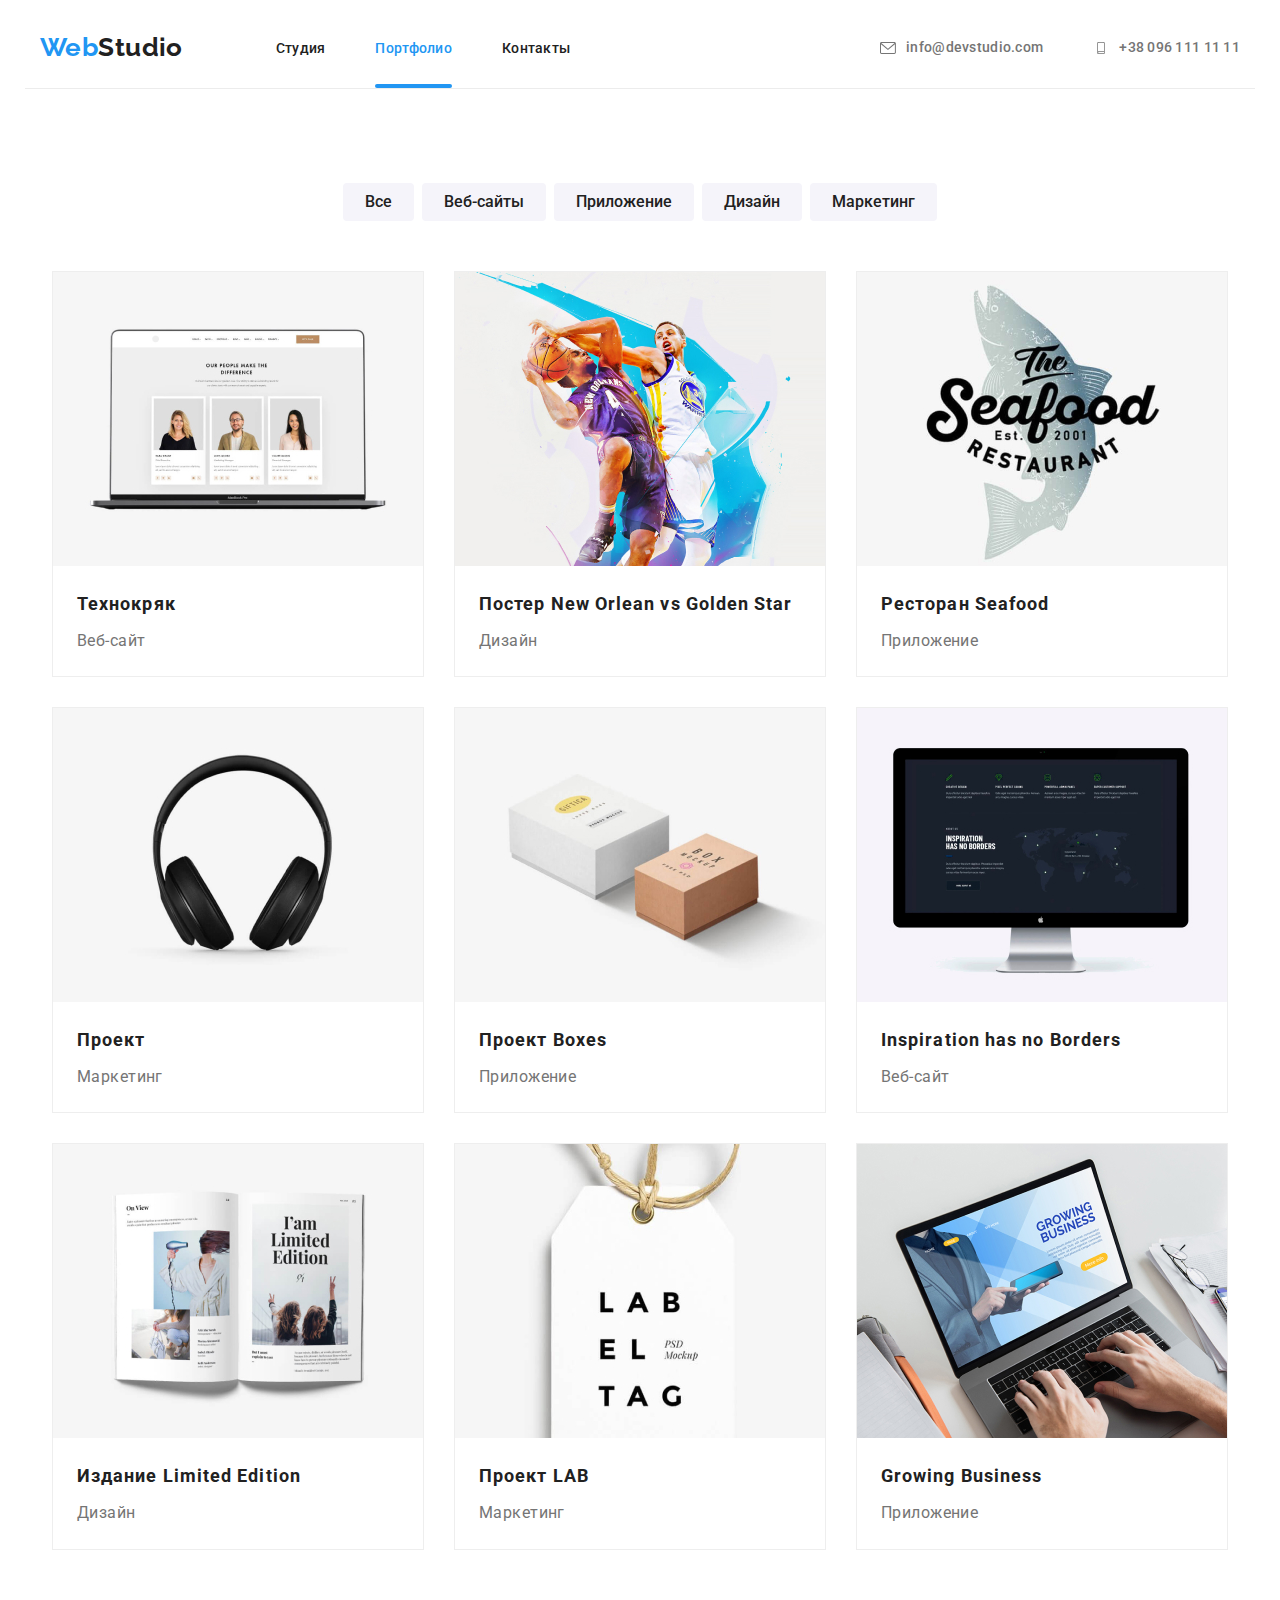
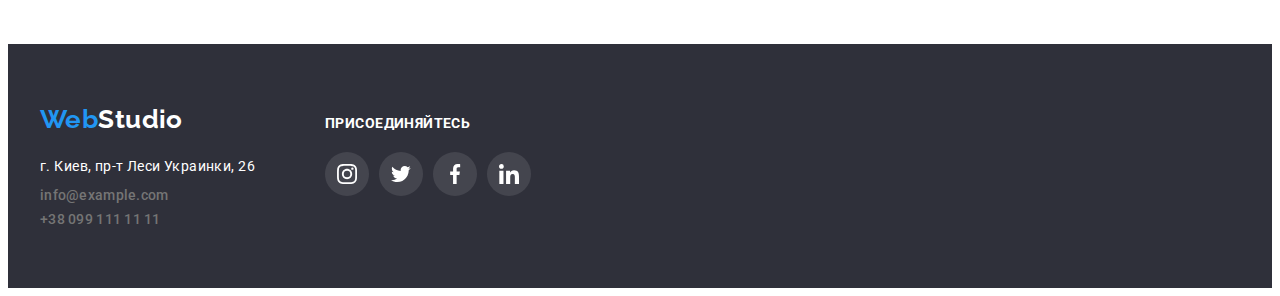
==== portfolio.html @ 0eca7702 "Merge branch 'main' into goit-markup-hw-06" ====
<!DOCTYPE html>
<html lang="ru">
  <head>
    <meta charset="UTF-8" />
    <meta http-equiv="X-UA-Compatible" content="IE=edge" />
    <meta name="viewport" content="width=device-width, initial-scale=1.0" />
    <title>Document</title>
    <link rel="preconnect" href="https://fonts.googleapis.com" />
    <link rel="preconnect" href="https://fonts.gstatic.com" crossorigin />
    <link href="https://fonts.googleapis.com/css2?family=Raleway:wght@700&family=Roboto:wght@400;500;700;900&display=swap" rel="stylesheet" />
    <link rel="stylesheet" href="./css/style.css" />
  </head>
  <body>
   <header>
     <div class="container cont-header-portfolio">
   <nav class="nav">
        <a href="./index.html" class="nav-logo link"><span class="logo">Web</span>Studio</a>
        <ul class="nav-list">
          <li class="nav-item"><a href="./index.html" class="nav-link link is-hidden">Студия</a></li>
          <li class="nav-item"><a href="./portfolio.html" class="nav-link link current">Портфолио</a></li>
          <li class="nav-item"><a href="#" class="nav-link link is-hidden">Контакты</a></li>
        </ul>
      </nav>
      <ul class="header-list">
        <li class="nav-item"><a href="mailto:info@devstudio.com" class="nav-tel link">
          <svg class="nav-icon">
            <use href="./icon/symbol-defs.svg#icon-envelope"></use>
          </svg>
          info@devstudio.com</a></li>
        <li class="nav-item"><a href="tel:+380961111111" class="nav-tel link">
           <svg class="nav-icon">
            <use href="./icon/symbol-defs.svg#icon-smartphone"></use>
          </svg>
          +38 096 111 11 11</a></li>
      </ul>
     </div>
    </header>
    </header>
    <main>
      <!-- Секция навигации -->
      <section class="port-nav">
       <div class="container">
          <h1 hidden>Список наших работ</h1>
        <ul class="cont-list">
          <li><button type="button" class="port-nav-link">Все</button></li>
          <li><button type="button" class="port-nav-link">Веб-сайты</button></li>
          <li><button type="button" class="port-nav-link">Приложение</button></li>
          <li><button type="button" class="port-nav-link">Дизайн</button></li>
          <li><button type="button" class="port-nav-link">Маркетинг</button></li>
        </ul>
       </div>
      </section>

      <!-- Основная секция 2 страницы -->
      <section class="port-page">
       <div class="container">
         <ul class="port-page-list">
          <li class="port-page-item">

            <a href="" class="link">
              <div class="wrapper-img">
                <img src="./images/img-1.jpg" width="370" alt="Технокряк" />
                   <p class="hidden-text is-hidden">
                Ресурс предлагает комплексные предложения с разным уровнем функционала и сервисов. Все это позволит посетителю получить исчерпывающие
                сведения о компании или частном лице.
              </p>
                </div>
              <div class="port-page-block">
                <h3 class="port-page-subtitle">Технокряк</h3>
              <p class="port-page-text">Веб-сайт</p>
              </div>
            </a>
          </li>
          <li class="port-page-item">
            <a href="" class="link">
              <div class="wrapper-img">
              <img src="./images/img-2.jpg" width="370" alt="Постер New Orlean vs Golden Star" />
              <p class="hidden-text is-hidden">
                Ресурс предлагает комплексные предложения с разным уровнем функционала и сервисов. Все это позволит посетителю получить исчерпывающие
                сведения о компании или частном лице.
              </p>
                </div>
              <div class="port-page-block">
              <h3 class="port-page-subtitle">Постер <span lang="en">New Orlean vs Golden Star</span></h3>
              <p class="port-page-text">Дизайн</p>
              </div>
            
            </a>
          </li>
          <li class="port-page-item">
            <a href="" class="link">
              <div class="wrapper-img">
              <img src="./images/img-3.jpg" width="370" alt="Ресторан Seafood" />

              <p class="hidden-text is-hidden">
                Ресурс предлагает комплексные предложения с разным уровнем функционала и сервисов. Все это позволит посетителю получить исчерпывающие
                сведения о компании или частном лице.
              </p>
                </div>
              <div class="port-page-block">
              <h3 class="port-page-subtitle">Ресторан <span lang="en">Seafood</span></h3>
              <p class="port-page-text">Приложение</p>
              </div>
          
            </a>
          </li>
          <li class="port-page-item">
            <a href="" class="link">
              <div class="wrapper-img">
              <img src="./images/img-4.jpg" width="370" alt="Проект Prime" />
              <p class="hidden-text is-hidden">
                Ресурс предлагает комплексные предложения с разным уровнем функционала и сервисов. Все это позволит посетителю получить исчерпывающие
                сведения о компании или частном лице.
              </p>
                </div>
              <div class="port-page-block">
              <h3 class="port-page-subtitle">Проект <span lang="en"><Prime</span></h3>
              <p class="port-page-text">Маркетинг</p>
              </div>
     
            </a>
          </li>
          <li class="port-page-item">
            <a href="" class="link">
              <div class="wrapper-img">
              <img src="./images/img-5.jpg" width="370" alt="Проект Boxes" />
              <p class="hidden-text is-hidden">
                Ресурс предлагает комплексные предложения с разным уровнем функционала и сервисов. Все это позволит посетителю получить исчерпывающие
                сведения о компании или частном лице.
              </p>
                </div>
              <div class="port-page-block">
              <h3 class="port-page-subtitle">Проект <span lang="en">Boxes</span></h3>
              <p class="port-page-text">Приложение</p>
              </div>
     
            </a>
          </li>
          <li class="port-page-item">
            <a href="" class="link">
              <div class="wrapper-img">
              <img src="./images/img-6.jpg" width="370" alt="Inspiration has no Borders" />
              <p class="hidden-text is-hidden">
                Ресурс предлагает комплексные предложения с разным уровнем функционала и сервисов. Все это позволит посетителю получить исчерпывающие
                сведения о компании или частном лице.
              </p>
                </div>
              <div class="port-page-block">
              <h3 class="port-page-subtitle" lang="en">Inspiration has no Borders</h3>
              <p class="port-page-text">Веб-сайт</p>
              </div>
          
            </a>
          </li>
          <li class="port-page-item">
            <a href="" class="link">
              <div class="wrapper-img">
              <img src="./images/img-7.jpg" width="370" alt="Издание Limited Edition" />
              <p class="hidden-text is-hidden">
                Ресурс предлагает комплексные предложения с разным уровнем функционала и сервисов. Все это позволит посетителю получить исчерпывающие
                сведения о компании или частном лице.
              </p>
                </div>
              <div class="port-page-block">
              <h3 class="port-page-subtitle">Издание <span lang="en">Limited Edition</span></h3>
              <p class="port-page-text">Дизайн</p>
              </div>
           
            </a>
          </li>
          <li class="port-page-item">
            <a href="" class="link">
              <div class="wrapper-img">
              <img src="./images/img-8.jpg" width="370" alt="Проект LAB" />
              <p class="hidden-text is-hidden">
                Ресурс предлагает комплексные предложения с разным уровнем функционала и сервисов. Все это позволит посетителю получить исчерпывающие
                сведения о компании или частном лице.
              </p>
                </div>
              <div class="port-page-block">
              <h3 class="port-page-subtitle">Проект <span lang="en">LAB</span></h3>
              <p class="port-page-text">Маркетинг</p>
              </div>
         
            </a>
          </li>
          <li class="port-page-item">
            <a href="" class="link">
              <div class="wrapper-img">
              <img src="./images/img-9.jpg" width="370" alt="Growing Business" />
              <p class="hidden-text is-hidden">
                Ресурс предлагает комплексные предложения с разным уровнем функционала и сервисов. Все это позволит посетителю получить исчерпывающие
                сведения о компании или частном лице.
              </p>
                </div>
              <div class="port-page-block">
              <h3 class="port-page-subtitle" lang="en">Growing Business</h3>
              <p class="port-page-text">Приложение</p>
              </div>
          
            </a>
          </li>
        </ul>
       </div>
      </section>
    </main>
    <!-- Footer -->
    <footer class="footer">
     <div class="container footer">
      <div class="wrapper1">
        <a href="./index.html" class="footer-logo link"><span class="logo">Web</span>Studio</a>
      <address class="adr">
        <ul class="adr-list">
          <li class="adr-item"><a href="https://goo.gl/maps/qrtd7Mqz3KBHwFx2A" target="_blank" rel="noopener noreferrer" class="adr-map link">г. Киев, пр-т Леси Украинки, 26</a></li>
          <li class="adr-item"><a href="mailto:info@example.com" class="nav-tel link">info@example.com</a></li>
          <li class="adr-item"><a href="tel:+380991111111" class="nav-tel link">+38 099 111 11 11</a></li>
        </ul>
      </address>
      </div>
       <div class="wrapper2">
        <p class="footer-descr">Присоединяйтесь</p>
         <ul class="footer-list-icon">
              <li class="footer-item-icon">
                <a href="http://" target="_blank" rel="noopener noreferrer" class="link-icon">
                  <svg class="footer-icon">
                <use href="./icon/symbol-defs.svg#icon-instagram">
              </svg>
                </a>
              </li>
              <li class="footer-item-icon">
                <a href="http://" target="_blank" rel="noopener noreferrer" class="link-icon">
                   <svg class="footer-icon">
                <use href="./icon/symbol-defs.svg#icon-twitter">
              </svg>
                </a>
            </li>
            <li class="footer-item-icon">
              <a href="http://" target="_blank" rel="noopener noreferrer" class="link-icon">
                 <svg class="footer-icon">
                <use href="./icon/symbol-defs.svg#icon-facebook">
              </svg>
              </a>
            </li>
            <li class="footer-item-icon">
              <a href="http://" target="_blank" rel="noopener noreferrer" class="link-icon">
                 <svg class="footer-icon">
                <use href="./icon/symbol-defs.svg#icon-linkedin">
              </svg>
              </a>
            </li>
          </li>
        </ul>
       </div>
     </div>
    </footer>
  </body>
</html>
---- css/style.css ----
:root {
  --primary-text-color: #757575;
  --primary-white-color: #ffffff;
  --title-text-color: #212121;
  --accent-color: #2196f3;
  --primary-bg-color: #f5f4fa;

  --primary-icon-color: #afb1b8;

  --dark-background-color: #2f303a;
  --grey-background-color: #f5f4fa;
  --accent-background-color: rgba(33, 150, 243, 0.9);
  --text-background-color: rgba(47, 48, 58, 0.8);
  --modal-background-color: rgba(0, 0, 0, 0.2);

  --primary-shadow: rgba(47, 48, 58, 0.4);

  --border-color: #eeeeee;
}

/* Наши шрифты
font-family: 'Raleway', sans-serif;
font-family: 'Roboto', sans-serif; */

h1,
h2,
h3,
h4,
h5,
h6,
p {
  margin: 0;
}

img {
  display: block;
  max-width: 100%;
  height: auto;
}

body {
  color: var(--primary-text-color);
  background-color: var(--primary-white-color);
  font-family: "Roboto", sans-serif;
  letter-spacing: 0.03em;
  font-size: 14px;
}
.list {
  list-style: none;
  margin: 0;
  padding: 0;

  display: flex;
  gap: 30px;

  padding-top: 94px;
  padding-bottom: 94px;
}
.link {
  text-decoration: none;
  color: var(--primary-text-color);
}

.container {
  width: 1200px;
  margin: 0 auto;
  padding-left: 15px;
  padding-right: 15px;

  /* outline: 2px solid tomato; */
}

/* Навигация */
.cont-header {
  display: flex;
  align-items: center;
}

.cont-header-portfolio {
  display: flex;
  align-items: center;
  border-bottom: 1px solid #ececec;
}

nav {
  color: var(--title-text-color);

  display: flex;
  align-items: center;
}

.nav-list {
  align-items: center;
  list-style: none;
  margin: 0;
  padding: 0;

  display: flex;
}

.nav-link.current {
  color: var(--accent-color);
}

.nav-logo {
  font-family: "Raleway", sans-serif;
  text-decoration: none;
  font-weight: 700;
  font-size: 26px;
  line-height: 1.2;
  color: var(--title-text-color);

  margin-right: 93px;
}

.nav-logo .logo {
  color: var(--accent-color);
}

.header-list {
  display: flex;

  margin-left: auto;
  margin-top: 0;
  margin-bottom: 0;
  align-items: center;
  list-style: none;

  padding: 0;
}

.nav-item {
  position: relative;
  padding-top: 32px;
  padding-bottom: 32px;
}

.nav-item:not(:last-child) {
  margin-right: 50px;
}

.nav-link::after {
  content: " ";
  width: 100%;
  height: 4px;

  position: absolute;
  top: calc(100% - 4px);
  left: 0;

  border-radius: 2px;
  background-color: var(--accent-color);
}

.is-hidden.nav-link::after {
  opacity: 0;
  pointer-events: none;
}

.nav-link {
  color: var(--title-text-color);
  font-weight: 500;
  font-size: 14px;
  line-height: 1.14x;
  letter-spacing: 0.02em;
  list-style: none;
}

.nav-link:hover,
.nav-link:focus {
  color: var(--accent-color);
  cursor: pointer;
}

.nav-tel {
  color: var(--primary-text-color);
  font-family: "Roboto", sans-serif;
  font-weight: 500;
  font-size: 14px;
  line-height: 1.14;
  letter-spacing: 0.02em;
  font-style: normal;

  display: flex;
  align-items: center;
  color: var(--primary-text-color);
  align-items: center;
}

.nav-tel:hover,
.nav-tel:focus {
  color: var(--accent-color);
}

/* Эффективные решения */
.hero {
  text-align: center;
}

.cont-size {
  padding-top: 200px;
  padding-bottom: 200px;
  background-color: var(--dark-background-color);
  background-image: linear-gradient(to right, var(--primary-shadow), var(--primary-shadow)), url(../images/banner.jpg);
}

.hero-title {
  color: var(--primary-white-color);
  font-weight: 900;
  font-size: 44px;
  line-height: 1.36;

  letter-spacing: 0.06em;
  text-transform: uppercase;

  padding-bottom: 30px;
  width: 700px;
  margin-left: auto;
  margin-right: auto;
}

.hero-button {
  color: var(--primary-white-color);
  background-color: var(--accent-color);
  font-weight: 700;
  font-size: 16px;
  line-height: 1.9;
  letter-spacing: 0.06em;
  font-family: inherit;
  box-shadow: 0px 4px 4px rgba(0, 0, 0, 0.15);
  border-radius: 4px;
  border: transparent;

  padding: 10px 32px;
}

.hero-button:hover,
.hero-button:focus {
  color: var(--title-text-color);
  background-color: var(--primary-white-color);
  cursor: pointer;
}

/* Модальное окно */

.backdrop.is-hidden {
  opacity: 0;
  pointer-events: none;
  visibility: hidden;
  transform: scale(0.9);
}

.backdrop {
  position: fixed;
  top: 0;
  left: 0;
  width: 100%;
  height: 100%;

  z-index: 1;

  background-color: var(--modal-background-color);
  opacity: 1;
  transform: scale(1);
  transition: transform 250ms cubic-bezier(0.4, 0, 0.2, 1), opacity 250ms cubic-bezier(0.4, 0, 0.2, 1);
}

.backdrop.is-hidden .modal {
  transform: translate(-50%, -50%) scale(0.9);
  opacity: 0;
}

.modal {
  position: absolute;
  top: 50%;
  left: 50%;

  width: 528px;
  height: 581px;
  padding: 40px;

  background-color: var(--primary-white-color);
  box-shadow: 0px 1px 3px rgba(0, 0, 0, 0.12), 0px 1px 1px rgba(0, 0, 0, 0.14), 0px 2px 1px rgba(0, 0, 0, 0.2);
  border-radius: 4px;

  opacity: 1;
  transform: translate(-50%, -50%) scale(1);
  transition: transform 250ms cubic-bezier(0.4, 0, 0.2, 1), opacity 250ms cubic-bezier(0.4, 0, 0.2, 1);
}

.modal-button-close {
  position: absolute;
  display: flex;
  justify-content: center;
  align-items: center;
  top: 8px;
  right: 8px;
  width: 30px;
  height: 30px;

  background-color: var(--primary-white-color);
  border: 1px solid rgba(0, 0, 0, 0.1);
  border-radius: 50%;
  cursor: pointer;
}

.modal-icon-close {
  width: 18px;
  height: 18px;
  fill: currentColor;
}
.modal-icon-close:hover,
.modal-icon-close:focus {
  color: var(--accent-color);
}

.modal-text {
  font-weight: 700;
  font-size: 20px;
  line-height: 1.15;
  margin-bottom: 12px;

  color: var(--title-text-color);
}

.modal-form-field {
  position: relative;
  display: block;
  color: var(--title-text-color);
}

.modal-form-label {
  display: block;
  font-size: 12px;
  line-height: 1.17;
  letter-spacing: 0.01em;
  text-align: start;

  color: var(--primary-text-color);
  margin-bottom: 4px;
}

.modal-form-input {
  height: 40px;
  width: 100%;

  border: 1px solid rgba(33, 33, 33, 0.2);
  border-radius: 4px;
  outline: none;

  margin-bottom: 10px;
  padding-left: 42px;
}

.modal-form-input:focus-within {
  border-color: var(--accent-color);
}

.modal-form-icon {
  position: absolute;
  left: 12px;
  top: 29px;
  width: 18px;
  height: 18px;

  fill: currentColor;
}

.modal-form-input:focus-within + .modal-form-icon {
  color: var(--accent-color);
}

.modal-form-textarea {
  resize: none;
  width: 100%;
  height: 120px;
  padding: 12px 16px;
  border: 1px solid rgba(33, 33, 33, 0.2);
  border-radius: 4px;
  outline: none;
}

.modal-form-textarea:focus-within {
  border-color: var(--accent-color);
}

.modal-form-field-check {
  display: flex;
  align-items: center;
  margin-top: 20px;
}

.modal-form-check {
  position: absolute;
  width: 1px;
  height: 1px;
  margin: -1px;
  border: 0;
  padding: 0;

  white-space: nowrap;
  clip-path: inset(100%);
  clip: rect(0 0 0 0);
  overflow: hidden;
}

.modal-form-check-icon {
  display: inline-block;
  width: 15px;
  height: 15px;

  border: 2px solid var(--title-text-color);
  border-radius: 2px;
  margin-right: 8px;
}

.modal-form-check:checked + .modal-form-check-icon {
  background-image: url(../icon/icon-check.svg);
  background-size: contain;
  border-color: transparent;
  background-origin: border-box;
}

.modal-form-label-check {
  font-size: 14px;
  line-height: 1.7;

  color: var(--primary-text-color);
}

.modal-form-label-check a {
  color: var(--accent-color);
}

.modal-button-submit {
  font-weight: 700;
font-size: 16px;
line-height: 1.9;
text-align: center;
letter-spacing: 0.06em;

color: var(--primary-white-color);
padding: 10px 55px;
margin-top: 30px;
background: var(--accent-color);
box-shadow: 0px 4px 4px rgba(0, 0, 0, 0.15);
border-radius: 4px;
border: none;
cursor: pointer;
}

.modal-button-submit:hover,
.modal-button-submit:focus {
background: #188CE8;
}

/* Преимущества */
.plus-item::before {
  content: " ";
  display: block;
  margin-bottom: 30px;
  height: 120px;
  background-color: var(--primary-bg-color);
  background-repeat: no-repeat;
  background-position: center;
  background-size: 70px;
}

.plus-item:nth-child(1)::before {
  background-image: url(../icon/antenna.svg);
}

.plus-item:nth-child(2)::before {
  background-image: url(../icon/clock.svg);
}

.plus-item:nth-child(3)::before {
  background-image: url(../icon/diagram.svg);
}

.plus-item:nth-child(4)::before {
  background-image: url(../icon//astronaut.svg);
}

.plus-subtitle {
  color: var(--title-text-color);
  font-weight: 700;
  font-size: 14px;
  line-height: 1.14;
  text-transform: uppercase;

  padding-bottom: 10px;
}
.plus-text {
  font-size: 14px;
  line-height: 1.7;
}
/* Чем мы занимаемся */
.work-title {
  color: var(--title-text-color);
  font-weight: 700;
  font-size: 36px;
  line-height: 1.17;
  text-align: center;
}

.work-list {
  padding-top: 50px;
}

.work-item {
  position: relative;
}

.work-desc {
  position: absolute;
  bottom: 0;
  left: 0;
  width: 100%;

  padding-top: 27px;
  padding-bottom: 27px;

  font-family: "Roboto", sans-serif;
  font-weight: 700;
  font-size: 14px;
  line-height: 1.14;
  text-align: center;
  text-transform: uppercase;
  color: var(--primary-white-color);
  background-color: var(--text-background-color);
}

/* Секция Наша команда */
.people {
  background-color: var(--grey-background-color);
  text-align: center;
}

.people-item {
  background-color: var(--primary-white-color);
  box-shadow: 0px 1px 3px rgba(0, 0, 0, 0.12), 0px 1px 1px rgba(0, 0, 0, 0.14), 0px 2px 1px rgba(0, 0, 0, 0.2);
  border-radius: 0px 0px 4px 4px;
}

.people-title {
  color: var(--title-text-color);
  font-weight: 700;
  font-size: 36px;
  line-height: 1.17;
  text-align: center;

  padding-top: 94px;
}

.people-list {
  padding-top: 0;
  margin-top: 50px;
}

.people-list-icon {
  display: flex;
  /* flex-basis: calc(100% / 4); */
  margin-bottom: 30px;

  list-style: none;
  padding: 0;
  justify-content: center;
}

.people-item-icon {
  display: flex;
  justify-content: center;
  align-items: center;

  color: var(--primary-icon-color);
  width: 44px;
  height: 44px;
  border-radius: 50%;
}

.people-item-icon:not(:last-child) {
  margin-right: 10px;
}

.people-item-icon:hover,
.people-item-icon:focus {
  background-color: var(--accent-color);
  color: var(--primary-white-color);
  cursor: pointer;
}

.people-icon {
  width: 20px;
  height: 20px;
  fill: currentColor;
  /* background-position: center;
  background-repeat: no-repeat;
  background-size: contain;
  align-items: center; */
}

.people-icon:hover,
.people-icon:focus {
  color: var(--primary-white-color);
}

.people-subtitle {
  color: var(--title-text-color);
  font-weight: 500;
  font-size: 16px;
  line-height: 1.19;

  margin-top: 30px;
}

.people-text {
  font-weight: 400;
  font-size: 16px;
  line-height: 1.19;

  margin-top: 10px;
  padding-bottom: 30px;
}

/* Секция Наши клиенты */
.client-title {
  color: var(--title-text-color);
  font-weight: 700;
  font-size: 36px;
  line-height: 1.17;
  text-align: center;

  padding-top: 94px;
  margin-bottom: 50px;
}

.client-list {
  display: flex;
  gap: 30px;

  padding: 0 0 94px 0;
  margin: 0;
  list-style: none;
}

.client-item {
  display: flex;
  justify-content: center;
  align-items: center;

  width: 170px;
  height: 92px;
  color: var(--primary-icon-color);

  border: 1px solid var(--primary-icon-color);
  border-radius: 4px;
  cursor: pointer;
}

.client-item:hover,
.client-item:focus {
  color: var(--accent-color);
  border-color: var(--accent-color);
}

.client-icon {
  width: 106px;
  height: 60px;
  fill: currentColor;
}

/* Footer */
.footer {
  background-color: var(--dark-background-color);

  display: flex;
  align-items: baseline;
}

.wrapper1 {
  margin-right: 70px;
}

.wrapper2 {
  margin-right: 93px;
}

.footer-descr {
  font-family: "Roboto", sans-serif;
  font-weight: 700;
  font-size: 14px;
  line-height: 1.14;
  letter-spacing: 0.03em;
  text-transform: uppercase;

  color: var(--primary-white-color);
}

.footer-list-icon {
  display: flex;
  gap: 10px;

  list-style: none;
  padding: 0;
  margin: 20px 0 0 0;
}

.footer-item-icon {
  width: 44px;
  height: 44px;

  background-color: rgba(255, 255, 255, 0.1);
  border-radius: 50%;
  color: var(--primary-white-color);

  display: flex;
  justify-content: center;
  align-items: center;

  cursor: pointer;
}

.footer-item-icon:hover,
.footer-item-icon:focus {
  background-color: var(--accent-color);
}

.footer-icon {
  fill: currentColor;
  width: 20px;
  height: 20px;
}

.footer-logo {
  color: var(--primary-white-color);
  font-family: "Raleway", sans-serif;
  font-weight: 700;
  font-size: 26px;
  line-height: 1.19;
  text-decoration: none;

  padding-top: 60px;
  display: inline-block;
}

.footer-logo .logo {
  color: var(--accent-color);
}

.adr {
  margin-top: 20px;
  padding-bottom: 60px;
}

.adr-item:not(:last-child) {
  margin-bottom: 9px;
}

.adr-map {
  color: var(--primary-white-color);
  font-size: 14px;
  line-height: 1.7;
  font-style: normal;
}

.adr-map:hover,
.adr-map:focus {
  color: var(--accent-color);
}

.link-icon {
  cursor: pointer;
  text-decoration: none;
  color: currentColor;

  width: 20px;
  height: 20px;
}

.footer-label-name {
  display: block;

  margin-bottom: 20px;

  font-family: "Roboto", sans-serif;
  font-weight: 700;
  font-size: 14px;
  line-height: 1.14;
  text-transform: uppercase;

  color: var(--primary-white-color);
}

.footer-input {
  width: 358px;
  height: 50px;
  margin-right: 12px;

  border: 1px solid rgba(255, 255, 255, 0.3);
  filter: drop-shadow(0px 4px 4px rgba(0, 0, 0, 0.15));
  border-radius: 4px;
  background-color: var(--dark-background-color);
  
}

.footer-input:placeholder-shown {
  font-size: 16px;
  line-height: 1.25;
  padding-left: 16px;

  color: rgba(255, 255, 255, 0.6);
  outline-color: var(--primary-white-color);
}

.footer-input:not(:placeholder-shown) {
  background-color: var(--primary-white-color);
  outline: none;
}

.footer-button {
  /* display: inline-block; */
  width: 200px;
  height: 50px;

  background-color: var(--accent-color);
  box-shadow: 0px 4px 4px rgba(0, 0, 0, 0.15);
  border-radius: 4px;
  color: var(--primary-white-color);
  border-color: transparent;

  font-family: inherit;
  font-weight: 700;
  font-size: 16px;
  line-height: 1.9;
  letter-spacing: 0.06em;
}

.footer-button:hover,
.footer-button:focus {
  /* color: var(--title-text-color);
  background-color: var(--primary-white-color); */
  cursor: pointer;
}

.footer-button::after {
  content: " ";

  width: 24px;
  height: 24px;
  background-image: url(../icon/icon-send.svg);

  display: inline-block;
  margin-left: 10px;
  vertical-align: middle;
}

/* 2 страница Портфолио*/

.cont-list {
  list-style: none;
  margin: 0;
  padding: 0;

  display: flex;
  gap: 8px;
  justify-content: center;

  padding-top: 94px;
  padding-bottom: 50px;
}

.nav-icon {
  width: 16px;
  height: 12px;
  margin-right: 10px;
  background-size: contain;
  background-repeat: no-repeat;
  align-items: center;
  fill: currentColor;
}

.nav-icon:hover,
.nav-icon:focus {
  color: var(--accent-color);
}

.port-nav-link {
  color: var(--title-text-color);
  background-color: var(--primary-bg-color);
  cursor: pointer;
  font-weight: 500;
  font-size: 16px;
  line-height: 1.6;
  text-align: center;
  font-family: inherit;
  border-radius: 4px;
  border: transparent;

  padding: 6px 22px;
}

.port-nav-link:hover,
.port-nav-link:focus {
  color: var(--primary-white-color);
  background-color: var(--accent-color);

  box-shadow: 0px 3px 1px rgba(0, 0, 0, 0.1), 0px 1px 2px rgba(0, 0, 0, 0.08), 0px 2px 2px rgba(0, 0, 0, 0.12);
  cursor: pointer;
}

.port-page-list {
  list-style: none;
  margin: 0;
  padding: 0;

  display: flex;
  flex-wrap: wrap;
  gap: 30px;
  justify-content: center;

  padding-bottom: 94px;
}

.port-page-item {
  /* flex-basis: calc((100% - 68px) / 3); */
  flex-basis: 370px;
  border: 1px solid var(--border-color);
}

.port-page-item:hover {
  box-shadow: 0px 1px 1px rgba(0, 0, 0, 0.12), 0px 4px 4px rgba(0, 0, 0, 0.06), 1px 4px 6px rgba(0, 0, 0, 0.16);
}

.port-page-item img {
  width: 370px;
}

.port-page-block {
  padding: 20px 24px;
=======

}

.port-page-subtitle {
  color: var(--title-text-color);
  font-weight: 700;
  font-size: 18px;
  line-height: 2;
  letter-spacing: 0.06em;

  margin-bottom: 4px;
}

.port-page-text {
  font-size: 16px;
  line-height: 1.9;
}

.adr-list {
  list-style: none;
  margin: 0;
  padding: 0;
}

.wrapper-img {
  position: relative;
  overflow: hidden;
}

.hidden-text {
  position: absolute;
  top: 0;
  left: 0;
  width: 100%;
  height: 100%;

  box-sizing: border-box;
  padding: 64px 24px;
  transition: transform 250ms cubic-bezier(0.4, 0, 0.2, 1);

  background-color: var(--accent-background-color);
  color: var(--primary-white-color);
  font-family: "Roboto", sans-serif;
  font-size: 18px;
  line-height: 1.56;
}

.hidden-text.is-hidden {
  /* opacity: 0; */
  transform: translateY(300px);
  /* pointer-events: none; */
}

.port-page-item:hover .hidden-text.is-hidden {
  /* opacity: 1; */
  transform: translateY(0px);
}
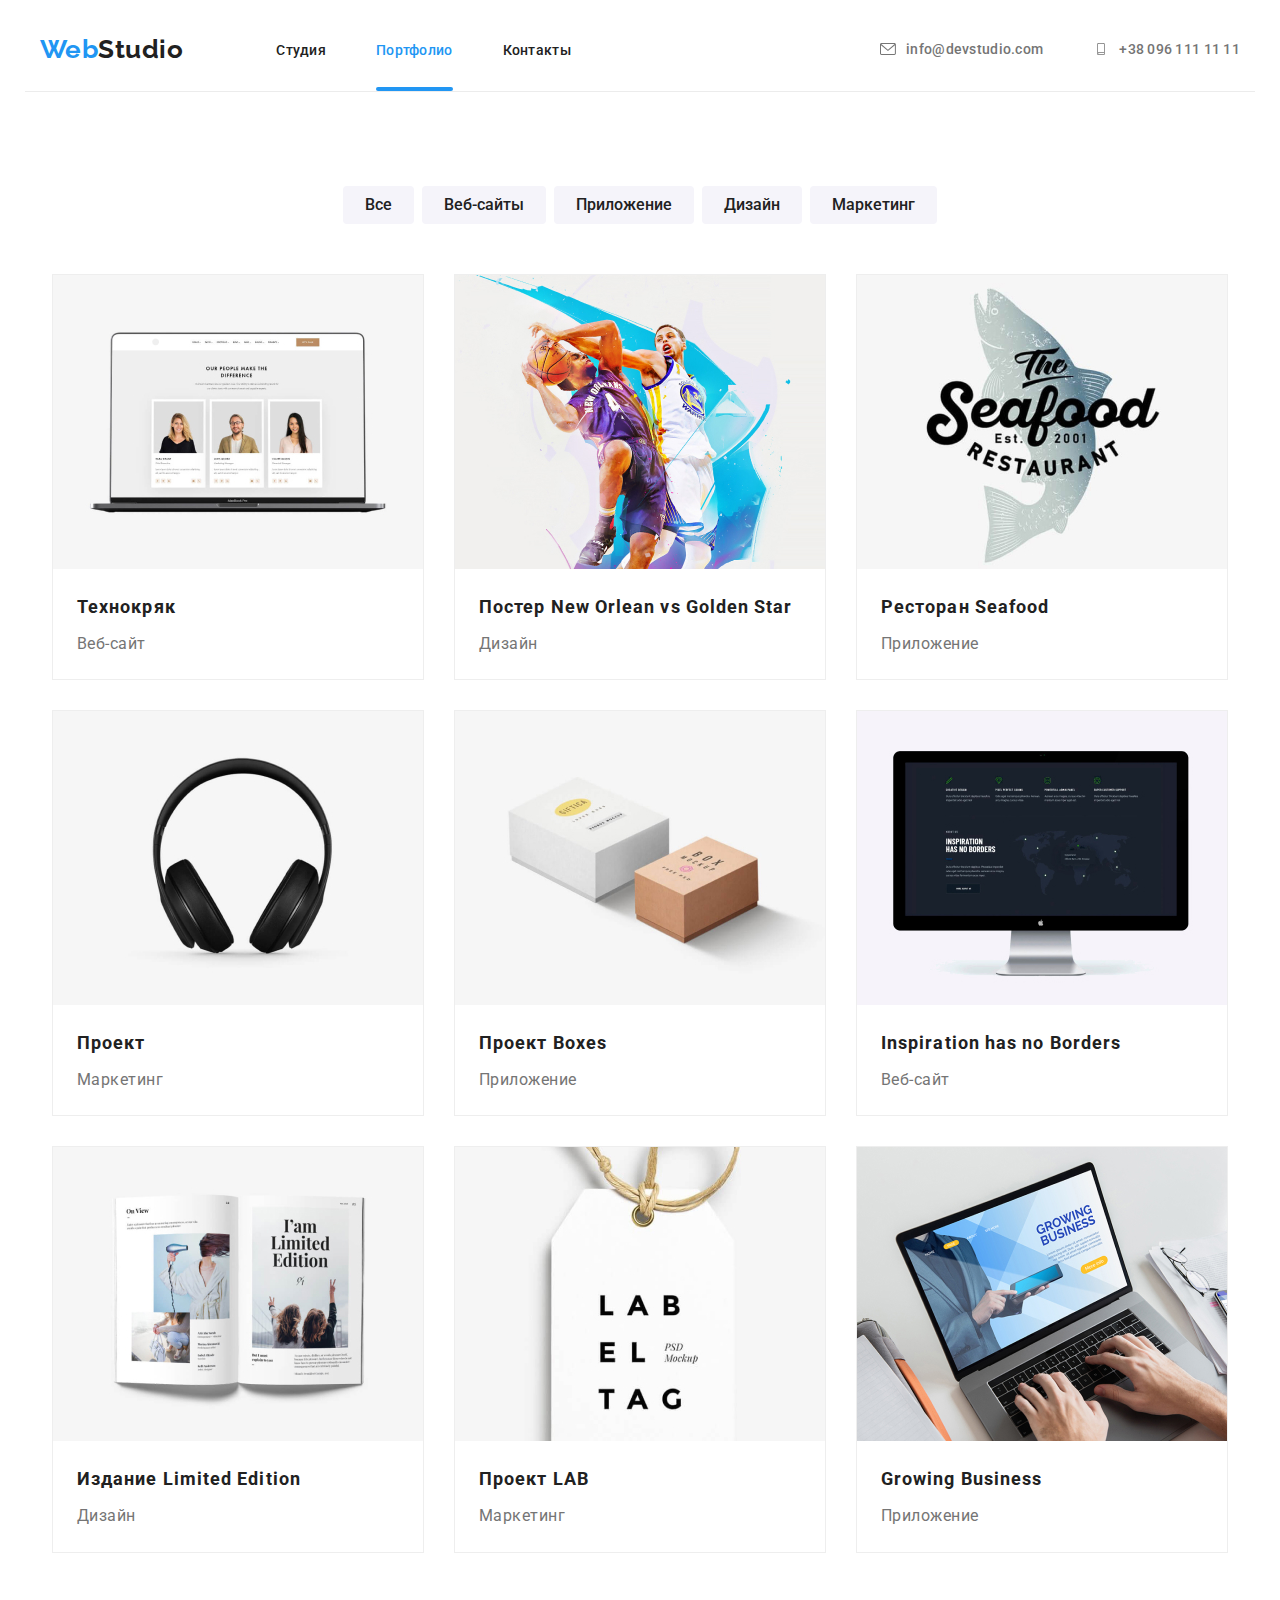
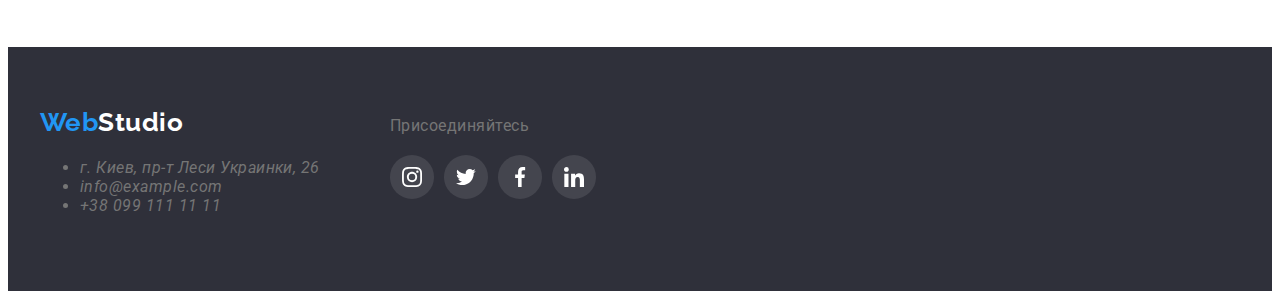
==== commit 3c25cd93: "Модуль 7 (ВЕМ и SASS)" ====
--- a/portfolio.html
+++ b/portfolio.html
@@ -8,45 +8,45 @@
     <link rel="preconnect" href="https://fonts.googleapis.com" />
     <link rel="preconnect" href="https://fonts.gstatic.com" crossorigin />
     <link href="https://fonts.googleapis.com/css2?family=Raleway:wght@700&family=Roboto:wght@400;500;700;900&display=swap" rel="stylesheet" />
-    <link rel="stylesheet" href="./css/style.css" />
+  <link rel="stylesheet" href="./css/main.min.css">
   </head>
   <body>
-   <header>
+        <header>
      <div class="container cont-header-portfolio">
-   <nav class="nav">
+       <nav class="nav">
         <a href="./index.html" class="nav-logo link"><span class="logo">Web</span>Studio</a>
-        <ul class="nav-list">
-          <li class="nav-item"><a href="./index.html" class="nav-link link is-hidden">Студия</a></li>
-          <li class="nav-item"><a href="./portfolio.html" class="nav-link link current">Портфолио</a></li>
-          <li class="nav-item"><a href="#" class="nav-link link is-hidden">Контакты</a></li>
+        <ul class="nav__list">
+          <li class="nav__item"><a href="./index.html" class="nav__link link is-hidden">Студия</a></li>
+          <li class="nav__item"><a href="./portfolio.html" class="nav__link link current">Портфолио</a></li>
+          <li class="nav__item"><a href="#" class="nav__link link is-hidden">Контакты</a></li>
         </ul>
       </nav>
       <ul class="header-list">
-        <li class="nav-item"><a href="mailto:info@devstudio.com" class="nav-tel link">
-          <svg class="nav-icon">
+        <li class="nav__item"><a href="mailto:info@devstudio.com" class="nav__tel link">
+          <svg class="nav__icon">
             <use href="./icon/symbol-defs.svg#icon-envelope"></use>
           </svg>
           info@devstudio.com</a></li>
-        <li class="nav-item"><a href="tel:+380961111111" class="nav-tel link">
-           <svg class="nav-icon">
+        <li class="nav__item"><a href="tel:+380961111111" class="nav__tel link">
+           <svg class="nav__icon">
             <use href="./icon/symbol-defs.svg#icon-smartphone"></use>
           </svg>
           +38 096 111 11 11</a></li>
       </ul>
      </div>
     </header>
-    </header>
+
     <main>
       <!-- Секция навигации -->
       <section class="port-nav">
        <div class="container">
-          <h1 hidden>Список наших работ</h1>
+          <h1 class="visually-hidden">Список наших работ</h1>
         <ul class="cont-list">
-          <li><button type="button" class="port-nav-link">Все</button></li>
-          <li><button type="button" class="port-nav-link">Веб-сайты</button></li>
-          <li><button type="button" class="port-nav-link">Приложение</button></li>
-          <li><button type="button" class="port-nav-link">Дизайн</button></li>
-          <li><button type="button" class="port-nav-link">Маркетинг</button></li>
+          <li><button type="button" class="port-nav__link">Все</button></li>
+          <li><button type="button" class="port-nav__link">Веб-сайты</button></li>
+          <li><button type="button" class="port-nav__link">Приложение</button></li>
+          <li><button type="button" class="port-nav__link">Дизайн</button></li>
+          <li><button type="button" class="port-nav__link">Маркетинг</button></li>
         </ul>
        </div>
       </section>
@@ -54,9 +54,8 @@
       <!-- Основная секция 2 страницы -->
       <section class="port-page">
        <div class="container">
-         <ul class="port-page-list">
-          <li class="port-page-item">
-
+         <ul class="port-page__list">
+          <li class="port-page__item">
             <a href="" class="link">
               <div class="wrapper-img">
                 <img src="./images/img-1.jpg" width="370" alt="Технокряк" />
@@ -65,13 +64,13 @@
                 сведения о компании или частном лице.
               </p>
                 </div>
-              <div class="port-page-block">
-                <h3 class="port-page-subtitle">Технокряк</h3>
-              <p class="port-page-text">Веб-сайт</p>
-              </div>
-            </a>
-          </li>
-          <li class="port-page-item">
+              <div class="port-page__block">
+                <h3 class="port-page__subtitle">Технокряк</h3>
+              <p class="port-page__text">Веб-сайт</p>
+              </div>
+            </a>
+          </li>
+          <li class="port-page__item">
             <a href="" class="link">
               <div class="wrapper-img">
               <img src="./images/img-2.jpg" width="370" alt="Постер New Orlean vs Golden Star" />
@@ -80,31 +79,30 @@
                 сведения о компании или частном лице.
               </p>
                 </div>
-              <div class="port-page-block">
-              <h3 class="port-page-subtitle">Постер <span lang="en">New Orlean vs Golden Star</span></h3>
-              <p class="port-page-text">Дизайн</p>
+              <div class="port-page__block">
+              <h3 class="port-page__subtitle">Постер <span lang="en">New Orlean vs Golden Star</span></h3>
+              <p class="port-page__text">Дизайн</p>
               </div>
             
             </a>
           </li>
-          <li class="port-page-item">
+          <li class="port-page__item">
             <a href="" class="link">
               <div class="wrapper-img">
               <img src="./images/img-3.jpg" width="370" alt="Ресторан Seafood" />
-
-              <p class="hidden-text is-hidden">
-                Ресурс предлагает комплексные предложения с разным уровнем функционала и сервисов. Все это позволит посетителю получить исчерпывающие
-                сведения о компании или частном лице.
-              </p>
-                </div>
-              <div class="port-page-block">
-              <h3 class="port-page-subtitle">Ресторан <span lang="en">Seafood</span></h3>
-              <p class="port-page-text">Приложение</p>
+              <p class="hidden-text is-hidden">
+                Ресурс предлагает комплексные предложения с разным уровнем функционала и сервисов. Все это позволит посетителю получить исчерпывающие
+                сведения о компании или частном лице.
+              </p>
+                </div>
+              <div class="port-page__block">
+              <h3 class="port-page__subtitle">Ресторан <span lang="en">Seafood</span></h3>
+              <p class="port-page__text">Приложение</p>
               </div>
           
             </a>
           </li>
-          <li class="port-page-item">
+          <li class="port-page__item">
             <a href="" class="link">
               <div class="wrapper-img">
               <img src="./images/img-4.jpg" width="370" alt="Проект Prime" />
@@ -113,14 +111,14 @@
                 сведения о компании или частном лице.
               </p>
                 </div>
-              <div class="port-page-block">
-              <h3 class="port-page-subtitle">Проект <span lang="en"><Prime</span></h3>
-              <p class="port-page-text">Маркетинг</p>
+              <div class="port-page__block">
+              <h3 class="port-page__subtitle">Проект <span lang="en"><Prime</span></h3>
+              <p class="port-page__text">Маркетинг</p>
               </div>
      
             </a>
           </li>
-          <li class="port-page-item">
+          <li class="port-page__item">
             <a href="" class="link">
               <div class="wrapper-img">
               <img src="./images/img-5.jpg" width="370" alt="Проект Boxes" />
@@ -129,14 +127,14 @@
                 сведения о компании или частном лице.
               </p>
                 </div>
-              <div class="port-page-block">
-              <h3 class="port-page-subtitle">Проект <span lang="en">Boxes</span></h3>
-              <p class="port-page-text">Приложение</p>
+              <div class="port-page__block">
+              <h3 class="port-page__subtitle">Проект <span lang="en">Boxes</span></h3>
+              <p class="port-page__text">Приложение</p>
               </div>
      
             </a>
           </li>
-          <li class="port-page-item">
+          <li class="port-page__item">
             <a href="" class="link">
               <div class="wrapper-img">
               <img src="./images/img-6.jpg" width="370" alt="Inspiration has no Borders" />
@@ -145,14 +143,14 @@
                 сведения о компании или частном лице.
               </p>
                 </div>
-              <div class="port-page-block">
-              <h3 class="port-page-subtitle" lang="en">Inspiration has no Borders</h3>
-              <p class="port-page-text">Веб-сайт</p>
+              <div class="port-page__block">
+              <h3 class="port-page__subtitle" lang="en">Inspiration has no Borders</h3>
+              <p class="port-page__text">Веб-сайт</p>
               </div>
           
             </a>
           </li>
-          <li class="port-page-item">
+          <li class="port-page__item">
             <a href="" class="link">
               <div class="wrapper-img">
               <img src="./images/img-7.jpg" width="370" alt="Издание Limited Edition" />
@@ -161,14 +159,14 @@
                 сведения о компании или частном лице.
               </p>
                 </div>
-              <div class="port-page-block">
-              <h3 class="port-page-subtitle">Издание <span lang="en">Limited Edition</span></h3>
-              <p class="port-page-text">Дизайн</p>
+              <div class="port-page__block">
+              <h3 class="port-page__subtitle">Издание <span lang="en">Limited Edition</span></h3>
+              <p class="port-page__text">Дизайн</p>
               </div>
            
             </a>
           </li>
-          <li class="port-page-item">
+          <li class="port-page__item">
             <a href="" class="link">
               <div class="wrapper-img">
               <img src="./images/img-8.jpg" width="370" alt="Проект LAB" />
@@ -177,14 +175,14 @@
                 сведения о компании или частном лице.
               </p>
                 </div>
-              <div class="port-page-block">
-              <h3 class="port-page-subtitle">Проект <span lang="en">LAB</span></h3>
-              <p class="port-page-text">Маркетинг</p>
+              <div class="port-page__block">
+              <h3 class="port-page__subtitle">Проект <span lang="en">LAB</span></h3>
+              <p class="port-page__text">Маркетинг</p>
               </div>
          
             </a>
           </li>
-          <li class="port-page-item">
+          <li class="port-page__item">
             <a href="" class="link">
               <div class="wrapper-img">
               <img src="./images/img-9.jpg" width="370" alt="Growing Business" />
@@ -193,9 +191,9 @@
                 сведения о компании или частном лице.
               </p>
                 </div>
-              <div class="port-page-block">
-              <h3 class="port-page-subtitle" lang="en">Growing Business</h3>
-              <p class="port-page-text">Приложение</p>
+              <div class="port-page__block">
+              <h3 class="port-page__subtitle" lang="en">Growing Business</h3>
+              <p class="port-page__text">Приложение</p>
               </div>
           
             </a>
--- a/css/main.min.css
+++ b/css/main.min.css
@@ -0,0 +1 @@
+:root{--primary-text-color: #757575;--primary-white-color: #ffffff;--title-text-color: #212121;--accent-color: #2196f3;--primary-bg-color: #f5f4fa;--primary-icon-color: #afb1b8;--dark-background-color: #2f303a;--grey-background-color: #f5f4fa;--accent-background-color: rgba(33, 150, 243, 0.9);--text-background-color: rgba(47, 48, 58, 0.8);--modal-background-color: rgba(0, 0, 0, 0.2);--primary-shadow: rgba(47, 48, 58, 0.4);--border-color: #eeeeee}h1,h2,h3,h4,h5,h6,p{margin:0}img{display:block;max-width:100%;height:auto}body{color:var(--primary-text-color);background-color:#fff;font-family:"Roboto",sans-serif;letter-spacing:.03em}.list{list-style:none;margin:0;padding:0;display:-webkit-box;display:-ms-flexbox;display:flex;gap:30px;padding-top:94px;padding-bottom:94px}.link{text-decoration:none;color:var(--primary-text-color)}.visually-hidden{position:absolute;width:1px;height:1px;margin:-1px;border:0;padding:0;white-space:nowrap;-webkit-clip-path:inset(100%);clip-path:inset(100%);clip:rect(0 0 0 0);overflow:hidden}.container{width:1200px;margin:0 auto;padding-left:15px;padding-right:15px}.cont-header{display:-webkit-box;display:-ms-flexbox;display:flex;-webkit-box-align:center;-ms-flex-align:center;align-items:center}.cont-header-portfolio{display:-webkit-box;display:-ms-flexbox;display:flex;-webkit-box-align:center;-ms-flex-align:center;align-items:center;border-bottom:1px solid #ececec}nav{color:var(--title-text-color);display:-webkit-box;display:-ms-flexbox;display:flex;-webkit-box-align:center;-ms-flex-align:center;align-items:center}.nav__list{-webkit-box-align:center;-ms-flex-align:center;align-items:center;list-style:none;margin:0;padding:0;display:-webkit-box;display:-ms-flexbox;display:flex}.nav__link.current{color:var(--accent-color)}.nav-logo{font-family:"Raleway",sans-serif;text-decoration:none;font-weight:700;font-size:26px;line-height:1.2;color:var(--title-text-color);margin-right:93px}.nav-logo .logo{color:var(--accent-color)}.header-list{display:-webkit-box;display:-ms-flexbox;display:flex;margin-left:auto;margin-top:0;margin-bottom:0;-webkit-box-align:center;-ms-flex-align:center;align-items:center;list-style:none;padding:0}.nav__item{position:relative;padding-top:32px;padding-bottom:32px}.nav__item:not(:last-child){margin-right:50px}.nav__link::after{content:" ";width:100%;height:4px;position:absolute;top:calc(100% - 4px);left:0;border-radius:2px;background-color:var(--accent-color)}.is-hidden.nav__link::after{opacity:0;pointer-events:none}.nav__link{color:var(--title-text-color);font-weight:500;font-size:14px;line-height:1.14x;letter-spacing:.02em;list-style:none}.nav__link:hover,.nav__link:focus{color:var(--accent-color)}.nav__tel{color:var(--primary-text-color);font-family:"Roboto",sans-serif;font-weight:500;font-size:14px;line-height:1.14;letter-spacing:.02em;font-style:normal;display:-webkit-box;display:-ms-flexbox;display:flex;-webkit-box-align:center;-ms-flex-align:center;align-items:center;color:var(--primary-text-color);align-items:center}.nav__tel:hover,.nav__tel:focus{color:var(--accent-color)}.hero{text-align:center}.cont-size{padding-top:200px;padding-bottom:200px;background-color:var(--dark-background-color);background-image:-webkit-gradient(linear, left top, right top, from(var(--primary-shadow)), to(var(--primary-shadow))),url(../images/banner.jpg);background-image:linear-gradient(to right, var(--primary-shadow), var(--primary-shadow)),url(../images/banner.jpg)}.hero__title{color:var(--primary-white-color);font-weight:900;font-size:44px;line-height:1.36;letter-spacing:.06em;text-transform:uppercase;padding-bottom:30px;width:700px;margin-left:auto;margin-right:auto}.hero-button{color:var(--primary-white-color);background-color:var(--accent-color);font-weight:700;font-size:16px;line-height:1.9;letter-spacing:.06em;font-family:inherit;-webkit-box-shadow:0px 4px 4px rgba(0,0,0,.15);box-shadow:0px 4px 4px rgba(0,0,0,.15);border-radius:4px;border:rgba(0,0,0,0);padding:10px 32px}.hero-button:hover,.hero-button:focus{color:var(--title-text-color);background-color:var(--primary-white-color);cursor:pointer}.backdrop.is-hidden{opacity:0;pointer-events:none;visibility:hidden;-webkit-transform:scale(0.9);transform:scale(0.9)}.backdrop{position:fixed;top:0;left:0;width:100%;height:100%;z-index:1;background-color:var(--modal-background-color);opacity:1;-webkit-transform:scale(1);transform:scale(1);-webkit-transition:opacity 250ms cubic-bezier(0.4, 0, 0.2, 1),-webkit-transform 250ms cubic-bezier(0.4, 0, 0.2, 1);transition:opacity 250ms cubic-bezier(0.4, 0, 0.2, 1),-webkit-transform 250ms cubic-bezier(0.4, 0, 0.2, 1);transition:transform 250ms cubic-bezier(0.4, 0, 0.2, 1),opacity 250ms cubic-bezier(0.4, 0, 0.2, 1);transition:transform 250ms cubic-bezier(0.4, 0, 0.2, 1),opacity 250ms cubic-bezier(0.4, 0, 0.2, 1),-webkit-transform 250ms cubic-bezier(0.4, 0, 0.2, 1)}.backdrop.is-hidden .modal{-webkit-transform:translate(-50%, -50%) scale(0.9);transform:translate(-50%, -50%) scale(0.9);opacity:0}.modal{position:absolute;top:50%;left:50%;width:528px;height:581px;padding:40px;background-color:var(--primary-white-color);-webkit-box-shadow:0px 1px 3px rgba(0,0,0,.12),0px 1px 1px rgba(0,0,0,.14),0px 2px 1px rgba(0,0,0,.2);box-shadow:0px 1px 3px rgba(0,0,0,.12),0px 1px 1px rgba(0,0,0,.14),0px 2px 1px rgba(0,0,0,.2);border-radius:4px;opacity:1;-webkit-transform:translate(-50%, -50%) scale(1);transform:translate(-50%, -50%) scale(1);-webkit-transition:opacity 250ms cubic-bezier(0.4, 0, 0.2, 1),-webkit-transform 250ms cubic-bezier(0.4, 0, 0.2, 1);transition:opacity 250ms cubic-bezier(0.4, 0, 0.2, 1),-webkit-transform 250ms cubic-bezier(0.4, 0, 0.2, 1);transition:transform 250ms cubic-bezier(0.4, 0, 0.2, 1),opacity 250ms cubic-bezier(0.4, 0, 0.2, 1);transition:transform 250ms cubic-bezier(0.4, 0, 0.2, 1),opacity 250ms cubic-bezier(0.4, 0, 0.2, 1),-webkit-transform 250ms cubic-bezier(0.4, 0, 0.2, 1)}.modal-button-close{position:absolute;display:-webkit-box;display:-ms-flexbox;display:flex;-webkit-box-pack:center;-ms-flex-pack:center;justify-content:center;-webkit-box-align:center;-ms-flex-align:center;align-items:center;top:8px;right:8px;width:30px;height:30px;background-color:var(--primary-white-color);border:1px solid rgba(0,0,0,.1);border-radius:50%;cursor:pointer}.modal-icon-close{width:18px;height:18px;fill:currentColor}.modal-icon-close:hover,.modal-icon-close:focus{color:var(--accent-color)}.modal__text{font-weight:700;font-size:20px;line-height:1.15;margin-bottom:12px;color:var(--title-text-color)}.modal-form__field{position:relative;display:block;color:var(--title-text-color)}.modal-form__label{display:block;font-size:12px;line-height:1.17;letter-spacing:.01em;text-align:start;color:var(--primary-text-color);margin-bottom:4px}.modal-form__input{height:40px;width:100%;border:1px solid rgba(33,33,33,.2);border-radius:4px;outline:none;margin-bottom:10px;padding-left:42px}.modal-form__input:focus-within{border-color:var(--accent-color)}.modal-form__icon{position:absolute;left:12px;top:29px;width:18px;height:18px;fill:currentColor}.modal-form__input:focus-within+.modal-form__icon{color:var(--accent-color)}.modal-form__textarea{resize:none;width:100%;height:120px;padding:12px 16px;border:1px solid rgba(33,33,33,.2);border-radius:4px;outline:none}.modal-form__textarea:focus-within{border-color:var(--accent-color)}.modal-form__field-check{display:-webkit-box;display:-ms-flexbox;display:flex;-webkit-box-align:center;-ms-flex-align:center;align-items:center;margin-top:20px}.modal-form__check{position:absolute;width:1px;height:1px;margin:-1px;border:0;padding:0;white-space:nowrap;-webkit-clip-path:inset(100%);clip-path:inset(100%);clip:rect(0 0 0 0);overflow:hidden}.modal-form__check-icon{display:inline-block;width:15px;height:15px;border:2px solid var(--title-text-color);border-radius:2px;margin-right:8px}.modal-form__check:checked+.modal-form__check-icon{background-image:url(../icon/icon-check.svg);background-size:contain;border-color:rgba(0,0,0,0);background-origin:border-box}.modal-form__label-check{font-size:14px;line-height:1.7;color:var(--primary-text-color)}.modal-form__label-check a{color:var(--accent-color)}.modal-button-submit{font-weight:700;font-size:16px;line-height:1.9;text-align:center;letter-spacing:.06em;color:var(--primary-white-color);padding:10px 55px;margin-top:30px;background:var(--accent-color);-webkit-box-shadow:0px 4px 4px rgba(0,0,0,.15);box-shadow:0px 4px 4px rgba(0,0,0,.15);border-radius:4px;border:none;cursor:pointer}.modal-button-submit:hover,.modal-button-submit:focus{background:#188ce8}.plus__item::before{content:" ";display:block;margin-bottom:30px;height:120px;background-color:var(--primary-bg-color);background-repeat:no-repeat;background-position:center;background-size:70px}.plus__item:nth-child(1)::before{background-image:url(../icon/antenna.svg)}.plus__item:nth-child(2)::before{background-image:url(../icon/clock.svg)}.plus__item:nth-child(3)::before{background-image:url(../icon/diagram.svg)}.plus__item:nth-child(4)::before{background-image:url(../icon//astronaut.svg)}.plus__subtitle{color:var(--title-text-color);font-weight:700;font-size:14px;line-height:1.14;text-transform:uppercase;padding-bottom:10px}.plus__text{font-size:14px;line-height:1.7}.work__title{color:var(--title-text-color);font-weight:700;font-size:36px;line-height:1.17;text-align:center}.work__list{padding-top:50px}.work__item{position:relative}.work__desc{position:absolute;bottom:0;left:0;width:100%;padding-top:27px;padding-bottom:27px;font-family:"Roboto",sans-serif;font-weight:700;font-size:14px;line-height:1.14;text-align:center;text-transform:uppercase;color:var(--primary-white-color);background-color:var(--text-background-color)}.people{background-color:var(--grey-background-color);text-align:center}.people-item{background-color:var(--primary-white-color);-webkit-box-shadow:0px 1px 3px rgba(0,0,0,.12),0px 1px 1px rgba(0,0,0,.14),0px 2px 1px rgba(0,0,0,.2);box-shadow:0px 1px 3px rgba(0,0,0,.12),0px 1px 1px rgba(0,0,0,.14),0px 2px 1px rgba(0,0,0,.2);border-radius:0px 0px 4px 4px}.people__title{color:var(--title-text-color);font-weight:700;font-size:36px;line-height:1.17;text-align:center;padding-top:94px}.people-list{padding-top:0;margin-top:50px}.people-list-icon{display:-webkit-box;display:-ms-flexbox;display:flex;margin-bottom:30px;list-style:none;padding:0;-webkit-box-pack:center;-ms-flex-pack:center;justify-content:center}.people-item-icon{display:-webkit-box;display:-ms-flexbox;display:flex;-webkit-box-pack:center;-ms-flex-pack:center;justify-content:center;-webkit-box-align:center;-ms-flex-align:center;align-items:center;color:var(--primary-icon-color);width:44px;height:44px;border-radius:50%}.people-item-icon:not(:last-child){margin-right:10px}.people-item-icon:hover,.people-item-icon:focus{background-color:var(--accent-color);color:var(--primary-white-color);cursor:pointer}.people-icon{width:20px;height:20px;fill:currentColor}.people-icon:hover,.people-icon:focus{color:var(--primary-white-color)}.people-subtitle{color:var(--title-text-color);font-weight:500;font-size:16px;line-height:1.19;margin-top:30px}.people-text{font-weight:400;font-size:16px;line-height:1.19;margin-top:10px;padding-bottom:30px}.client__title{color:var(--title-text-color);font-weight:700;font-size:36px;line-height:1.17;text-align:center;padding-top:94px;margin-bottom:50px}.client__list{display:-webkit-box;display:-ms-flexbox;display:flex;gap:30px;padding:0 0 94px 0;margin:0;list-style:none}.client__item{display:-webkit-box;display:-ms-flexbox;display:flex;-webkit-box-pack:center;-ms-flex-pack:center;justify-content:center;-webkit-box-align:center;-ms-flex-align:center;align-items:center;width:170px;height:92px;color:var(--primary-icon-color);border:1px solid var(--primary-icon-color);border-radius:4px;cursor:pointer}.client__item:hover,.client__item:focus{color:var(--accent-color);border-color:var(--accent-color)}.client__icon{width:106px;height:60px;fill:currentColor}.footer{background-color:var(--dark-background-color);display:-webkit-box;display:-ms-flexbox;display:flex;-webkit-box-align:baseline;-ms-flex-align:baseline;align-items:baseline}.wrapper1{margin-right:70px}.wrapper2{margin-right:93px}.footer__descr{font-family:"Roboto",sans-serif;font-weight:700;font-size:14px;line-height:1.14;letter-spacing:.03em;text-transform:uppercase;color:var(--primary-white-color)}.footer-list-icon{display:-webkit-box;display:-ms-flexbox;display:flex;gap:10px;list-style:none;padding:0;margin:20px 0 0 0}.footer-item-icon{width:44px;height:44px;background-color:rgba(255,255,255,.1);border-radius:50%;color:var(--primary-white-color);display:-webkit-box;display:-ms-flexbox;display:flex;-webkit-box-pack:center;-ms-flex-pack:center;justify-content:center;-webkit-box-align:center;-ms-flex-align:center;align-items:center;cursor:pointer}.footer-item-icon:hover,.footer-item-icon:focus{background-color:var(--accent-color)}.footer-icon{fill:currentColor;width:20px;height:20px}.footer-logo{color:var(--primary-white-color);font-family:"Raleway",sans-serif;font-weight:700;font-size:26px;line-height:1.19;text-decoration:none;padding-top:60px;display:inline-block}.footer-logo .logo{color:var(--accent-color)}.adr{margin-top:20px;padding-bottom:60px}.adr__item:not(:last-child){margin-bottom:9px}.adr__map{color:var(--primary-white-color);font-size:14px;line-height:1.7;font-style:normal}.adr__map:hover,.adr__map:focus{color:var(--accent-color)}.link-icon{cursor:pointer;text-decoration:none;color:currentColor;width:20px;height:20px}.footer-label-name{display:block;margin-bottom:20px;font-family:"Roboto",sans-serif;font-weight:700;font-size:14px;line-height:1.14;text-transform:uppercase;color:var(--primary-white-color)}.footer-input{width:358px;height:50px;margin-right:12px;border:1px solid rgba(255,255,255,.3);-webkit-filter:drop-shadow(0px 4px 4px rgba(0, 0, 0, 0.15));filter:drop-shadow(0px 4px 4px rgba(0, 0, 0, 0.15));border-radius:4px;background-color:var(--dark-background-color)}.footer-input:-moz-placeholder-shown{font-size:16px;line-height:1.25;padding-left:16px;color:rgba(255,255,255,.6);outline-color:var(--primary-white-color)}.footer-input:-ms-input-placeholder{font-size:16px;line-height:1.25;padding-left:16px;color:rgba(255,255,255,.6);outline-color:var(--primary-white-color)}.footer-input:placeholder-shown{font-size:16px;line-height:1.25;padding-left:16px;color:rgba(255,255,255,.6);outline-color:var(--primary-white-color)}.footer-input:not(:-moz-placeholder-shown){background-color:var(--primary-white-color);outline:none}.footer-input:not(:-ms-input-placeholder){background-color:var(--primary-white-color);outline:none}.footer-input:not(:placeholder-shown){background-color:var(--primary-white-color);outline:none}.footer-button{width:200px;height:50px;background-color:var(--accent-color);-webkit-box-shadow:0px 4px 4px rgba(0,0,0,.15);box-shadow:0px 4px 4px rgba(0,0,0,.15);border-radius:4px;color:var(--primary-white-color);border-color:rgba(0,0,0,0);font-family:inherit;font-weight:700;font-size:16px;line-height:1.9;letter-spacing:.06em}.footer-button:hover,.footer-button:focus{cursor:pointer}.footer-button::after{content:" ";width:24px;height:24px;background-image:url(../icon/icon-send.svg);display:inline-block;margin-left:10px;vertical-align:middle}.cont-list{list-style:none;margin:0;padding:0;display:-webkit-box;display:-ms-flexbox;display:flex;gap:8px;-webkit-box-pack:center;-ms-flex-pack:center;justify-content:center;padding-top:94px;padding-bottom:50px}.nav__icon{width:16px;height:12px;margin-right:10px;background-size:contain;background-repeat:no-repeat;-webkit-box-align:center;-ms-flex-align:center;align-items:center;fill:currentColor}.nav__icon:hover,.nav__icon:focus{color:var(--accent-color)}.port-nav__link{color:var(--title-text-color);background-color:var(--primary-bg-color);cursor:pointer;font-weight:500;font-size:16px;line-height:1.6;text-align:center;font-family:inherit;border-radius:4px;border:rgba(0,0,0,0);padding:6px 22px}.port-nav__link:hover,.port-nav__link:focus{color:var(--primary-white-color);background-color:var(--accent-color);-webkit-box-shadow:0px 3px 1px rgba(0,0,0,.1),0px 1px 2px rgba(0,0,0,.08),0px 2px 2px rgba(0,0,0,.12);box-shadow:0px 3px 1px rgba(0,0,0,.1),0px 1px 2px rgba(0,0,0,.08),0px 2px 2px rgba(0,0,0,.12);cursor:pointer}.port-page__list{list-style:none;margin:0;padding:0;display:-webkit-box;display:-ms-flexbox;display:flex;-ms-flex-wrap:wrap;flex-wrap:wrap;gap:30px;-webkit-box-pack:center;-ms-flex-pack:center;justify-content:center;padding-bottom:94px}.port-page__item{-ms-flex-preferred-size:370px;flex-basis:370px;border:1px solid var(--border-color)}.port-page__item:hover{-webkit-box-shadow:0px 1px 1px rgba(0,0,0,.12),0px 4px 4px rgba(0,0,0,.06),1px 4px 6px rgba(0,0,0,.16);box-shadow:0px 1px 1px rgba(0,0,0,.12),0px 4px 4px rgba(0,0,0,.06),1px 4px 6px rgba(0,0,0,.16)}.port-page__item img{width:370px}.port-page__block{padding:20px 24px}.port-page__subtitle{color:var(--title-text-color);font-weight:700;font-size:18px;line-height:2;letter-spacing:.06em;margin-bottom:4px}.port-page__text{font-size:16px;line-height:1.9}.adr__list{list-style:none;margin:0;padding:0}.wrapper-img{position:relative;overflow:hidden}.hidden-text{position:absolute;top:0;left:0;width:100%;height:100%;-webkit-box-sizing:border-box;box-sizing:border-box;padding:64px 24px;-webkit-transition:-webkit-transform 250ms cubic-bezier(0.4, 0, 0.2, 1);transition:-webkit-transform 250ms cubic-bezier(0.4, 0, 0.2, 1);transition:transform 250ms cubic-bezier(0.4, 0, 0.2, 1);transition:transform 250ms cubic-bezier(0.4, 0, 0.2, 1), -webkit-transform 250ms cubic-bezier(0.4, 0, 0.2, 1);background-color:var(--accent-background-color);color:var(--primary-white-color);font-family:"Roboto",sans-serif;font-size:18px;line-height:1.56}.hidden-text.is-hidden{-webkit-transform:translateY(300px);transform:translateY(300px)}.port-page__item:hover .hidden-text.is-hidden{-webkit-transform:translateY(0px);transform:translateY(0px)}/*# sourceMappingURL=main.min.css.map */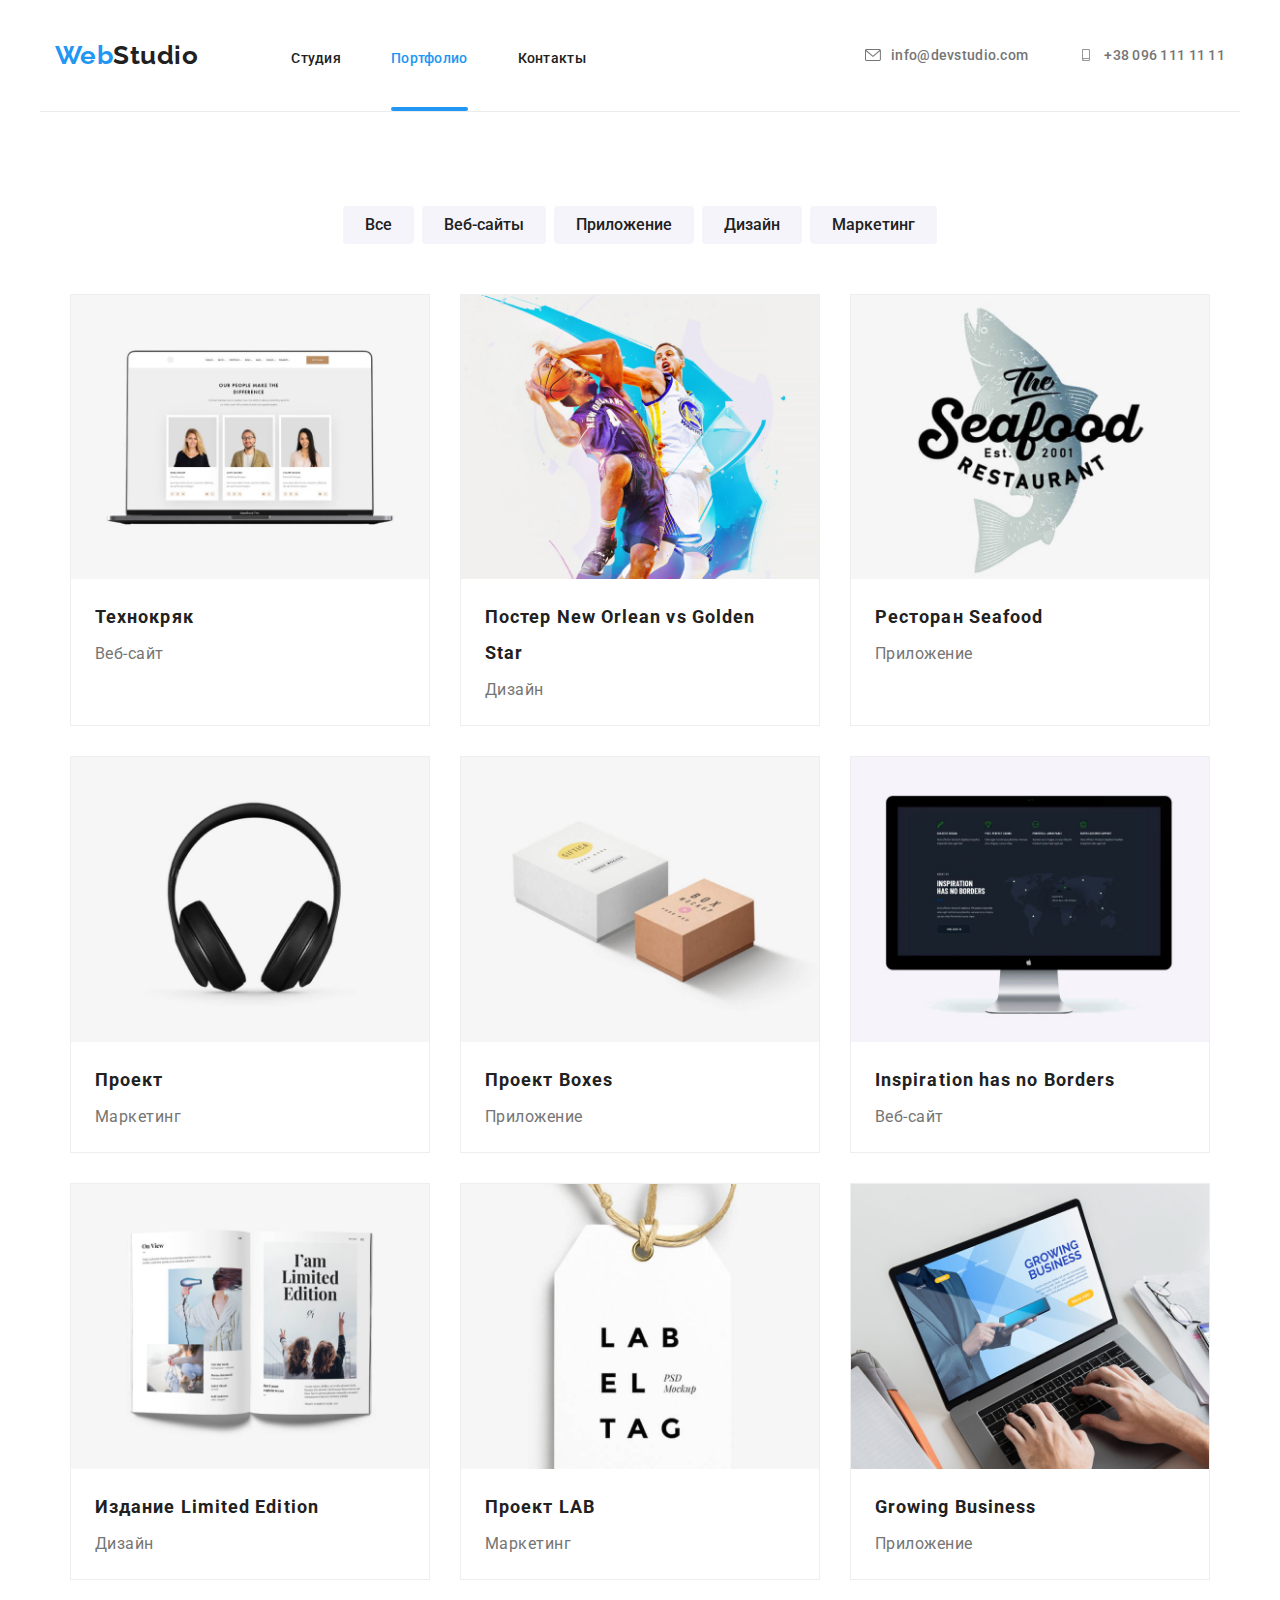
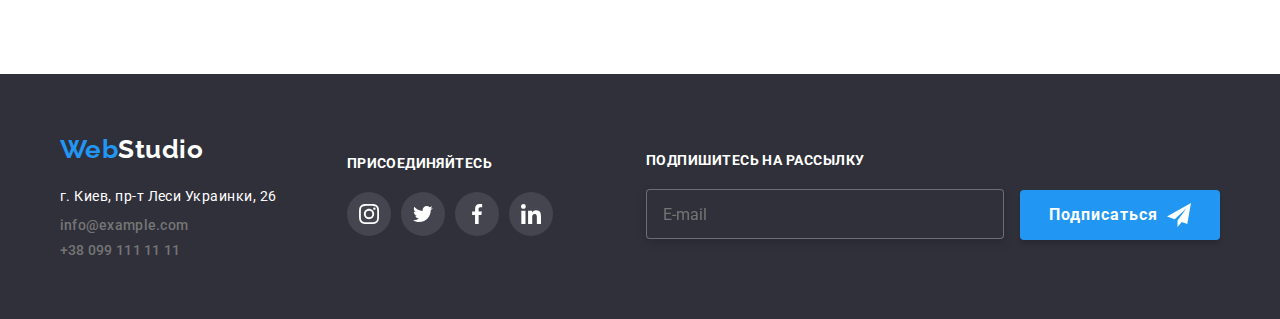
==== commit c6a79d83: "Модуль 8 (Адаптивная верстка)" ====
--- a/portfolio.html
+++ b/portfolio.html
@@ -5,34 +5,49 @@
     <meta http-equiv="X-UA-Compatible" content="IE=edge" />
     <meta name="viewport" content="width=device-width, initial-scale=1.0" />
     <title>Document</title>
+    <link rel="stylesheet" href="https://cdn.jsdelivr.net/npm/modern-normalize@1.1.0/modern-normalize.min.css">
     <link rel="preconnect" href="https://fonts.googleapis.com" />
     <link rel="preconnect" href="https://fonts.gstatic.com" crossorigin />
     <link href="https://fonts.googleapis.com/css2?family=Raleway:wght@700&family=Roboto:wght@400;500;700;900&display=swap" rel="stylesheet" />
-  <link rel="stylesheet" href="./css/main.min.css">
+    <link rel="stylesheet" href="./css/main.min.css">
   </head>
   <body>
-        <header>
+    <header>
      <div class="container cont-header-portfolio">
-       <nav class="nav">
         <a href="./index.html" class="nav-logo link"><span class="logo">Web</span>Studio</a>
-        <ul class="nav__list">
-          <li class="nav__item"><a href="./index.html" class="nav__link link is-hidden">Студия</a></li>
-          <li class="nav__item"><a href="./portfolio.html" class="nav__link link current">Портфолио</a></li>
-          <li class="nav__item"><a href="#" class="nav__link link is-hidden">Контакты</a></li>
-        </ul>
-      </nav>
-      <ul class="header-list">
-        <li class="nav__item"><a href="mailto:info@devstudio.com" class="nav__tel link">
-          <svg class="nav__icon">
-            <use href="./icon/symbol-defs.svg#icon-envelope"></use>
-          </svg>
-          info@devstudio.com</a></li>
-        <li class="nav__item"><a href="tel:+380961111111" class="nav__tel link">
-           <svg class="nav__icon">
-            <use href="./icon/symbol-defs.svg#icon-smartphone"></use>
-          </svg>
-          +38 096 111 11 11</a></li>
-      </ul>
+        <button class="menu-button" data-menu-button aria-label="Переключатель мобильного меню">
+         <svg class="menu-button__icon" width="40" height="40">
+          <use class="menu-button__icon-menu" href="./icon/symbol-defs.svg#icon-menu_40px"></use>
+          <use class="menu-button__icon-slose" href="./icon/symbol-defs.svg#icon-close_40px"></use>
+        </svg>
+        </button>
+        <div class="menu-container" data-menu>
+          <nav class="nav">
+          <ul class="nav__list">
+            <li class="nav__item"><a href="./index.html" class="nav__link link is-hidden">Студия</a></li>
+            <li class="nav__item"><a href="./portfolio.html" class="nav__link link current">Портфолио</a></li>
+            <li class="nav__item"><a href="#" class="nav__link link is-hidden">Контакты</a></li>
+            </ul>
+          </nav>
+          <ul class="header-list">
+          <li class="nav__item"><a href="mailto:info@devstudio.com" class="nav__tel nav__tel--mob-mail link">
+            <svg class="nav__icon">
+              <use href="./icon/symbol-defs.svg#icon-envelope"></use>
+            </svg>
+            info@devstudio.com</a></li>
+          <li class="nav__item"><a href="tel:+380961111111" class="nav__tel nav__tel--mob-tel link">
+            <svg class="nav__icon">
+              <use href="./icon/symbol-defs.svg#icon-smartphone"></use>
+            </svg>
+            +38 096 111 11 11</a></li>
+           </ul>
+            <ul class="menu-container__list list">
+              <li class="menu-container__item"><a class="menu-container__link" href="http://" target="_blank" rel="noopener noreferrer">Instagram</a></li>
+              <li class="menu-container__item"><a class="menu-container__link" href="http://" target="_blank" rel="noopener noreferrer">Twitter</a></li>
+              <li class="menu-container__item"><a class="menu-container__link" href="http://" target="_blank" rel="noopener noreferrer">Facebook</a></li>
+              <li class="menu-container__item"><a class="menu-container__link" href="http://" target="_blank" rel="noopener noreferrer">LinkedIn</a></li>
+            </ul>
+      </div>
      </div>
     </header>
 
@@ -208,15 +223,15 @@
       <div class="wrapper1">
         <a href="./index.html" class="footer-logo link"><span class="logo">Web</span>Studio</a>
       <address class="adr">
-        <ul class="adr-list">
-          <li class="adr-item"><a href="https://goo.gl/maps/qrtd7Mqz3KBHwFx2A" target="_blank" rel="noopener noreferrer" class="adr-map link">г. Киев, пр-т Леси Украинки, 26</a></li>
-          <li class="adr-item"><a href="mailto:info@example.com" class="nav-tel link">info@example.com</a></li>
-          <li class="adr-item"><a href="tel:+380991111111" class="nav-tel link">+38 099 111 11 11</a></li>
+        <ul class="adr__list">
+          <li class="adr__item"><a href="https://goo.gl/maps/qrtd7Mqz3KBHwFx2A" target="_blank" rel="noopener noreferrer" class="adr__map link">г. Киев, пр-т Леси Украинки, 26</a></li>
+          <li class="adr__item"><a href="mailto:info@example.com" class="nav__tel link">info@example.com</a></li>
+          <li class="adr__item"><a href="tel:+380991111111" class="nav__tel link">+38 099 111 11 11</a></li>
         </ul>
       </address>
       </div>
        <div class="wrapper2">
-        <p class="footer-descr">Присоединяйтесь</p>
+        <p class="footer__descr">Присоединяйтесь</p>
          <ul class="footer-list-icon">
               <li class="footer-item-icon">
                 <a href="http://" target="_blank" rel="noopener noreferrer" class="link-icon">
@@ -249,7 +264,18 @@
           </li>
         </ul>
        </div>
+       <div class="wrapper3">
+        <form class="form-footer">
+          <label class="footer-label">
+            <span class="footer-label-name"> Подпишитесь на рассылку </span>
+            <input type="email" name="email" class="footer-input" placeholder="E-mail">
+          </label>
+          <button type="submit" class="footer-button">Подписаться</button>
+        </form>
+        </div>
      </div>
     </footer>
+    <script src="./js/modal.js"></script>
+      <script src="./js/mobile-menu.js"></script>
   </body>
 </html>
--- a/css/main.min.css
+++ b/css/main.min.css
@@ -1 +1 @@
-:root{--primary-text-color: #757575;--primary-white-color: #ffffff;--title-text-color: #212121;--accent-color: #2196f3;--primary-bg-color: #f5f4fa;--primary-icon-color: #afb1b8;--dark-background-color: #2f303a;--grey-background-color: #f5f4fa;--accent-background-color: rgba(33, 150, 243, 0.9);--text-background-color: rgba(47, 48, 58, 0.8);--modal-background-color: rgba(0, 0, 0, 0.2);--primary-shadow: rgba(47, 48, 58, 0.4);--border-color: #eeeeee}h1,h2,h3,h4,h5,h6,p{margin:0}img{display:block;max-width:100%;height:auto}body{color:var(--primary-text-color);background-color:#fff;font-family:"Roboto",sans-serif;letter-spacing:.03em}.list{list-style:none;margin:0;padding:0;display:-webkit-box;display:-ms-flexbox;display:flex;gap:30px;padding-top:94px;padding-bottom:94px}.link{text-decoration:none;color:var(--primary-text-color)}.visually-hidden{position:absolute;width:1px;height:1px;margin:-1px;border:0;padding:0;white-space:nowrap;-webkit-clip-path:inset(100%);clip-path:inset(100%);clip:rect(0 0 0 0);overflow:hidden}.container{width:1200px;margin:0 auto;padding-left:15px;padding-right:15px}.cont-header{display:-webkit-box;display:-ms-flexbox;display:flex;-webkit-box-align:center;-ms-flex-align:center;align-items:center}.cont-header-portfolio{display:-webkit-box;display:-ms-flexbox;display:flex;-webkit-box-align:center;-ms-flex-align:center;align-items:center;border-bottom:1px solid #ececec}nav{color:var(--title-text-color);display:-webkit-box;display:-ms-flexbox;display:flex;-webkit-box-align:center;-ms-flex-align:center;align-items:center}.nav__list{-webkit-box-align:center;-ms-flex-align:center;align-items:center;list-style:none;margin:0;padding:0;display:-webkit-box;display:-ms-flexbox;display:flex}.nav__link.current{color:var(--accent-color)}.nav-logo{font-family:"Raleway",sans-serif;text-decoration:none;font-weight:700;font-size:26px;line-height:1.2;color:var(--title-text-color);margin-right:93px}.nav-logo .logo{color:var(--accent-color)}.header-list{display:-webkit-box;display:-ms-flexbox;display:flex;margin-left:auto;margin-top:0;margin-bottom:0;-webkit-box-align:center;-ms-flex-align:center;align-items:center;list-style:none;padding:0}.nav__item{position:relative;padding-top:32px;padding-bottom:32px}.nav__item:not(:last-child){margin-right:50px}.nav__link::after{content:" ";width:100%;height:4px;position:absolute;top:calc(100% - 4px);left:0;border-radius:2px;background-color:var(--accent-color)}.is-hidden.nav__link::after{opacity:0;pointer-events:none}.nav__link{color:var(--title-text-color);font-weight:500;font-size:14px;line-height:1.14x;letter-spacing:.02em;list-style:none}.nav__link:hover,.nav__link:focus{color:var(--accent-color)}.nav__tel{color:var(--primary-text-color);font-family:"Roboto",sans-serif;font-weight:500;font-size:14px;line-height:1.14;letter-spacing:.02em;font-style:normal;display:-webkit-box;display:-ms-flexbox;display:flex;-webkit-box-align:center;-ms-flex-align:center;align-items:center;color:var(--primary-text-color);align-items:center}.nav__tel:hover,.nav__tel:focus{color:var(--accent-color)}.hero{text-align:center}.cont-size{padding-top:200px;padding-bottom:200px;background-color:var(--dark-background-color);background-image:-webkit-gradient(linear, left top, right top, from(var(--primary-shadow)), to(var(--primary-shadow))),url(../images/banner.jpg);background-image:linear-gradient(to right, var(--primary-shadow), var(--primary-shadow)),url(../images/banner.jpg)}.hero__title{color:var(--primary-white-color);font-weight:900;font-size:44px;line-height:1.36;letter-spacing:.06em;text-transform:uppercase;padding-bottom:30px;width:700px;margin-left:auto;margin-right:auto}.hero-button{color:var(--primary-white-color);background-color:var(--accent-color);font-weight:700;font-size:16px;line-height:1.9;letter-spacing:.06em;font-family:inherit;-webkit-box-shadow:0px 4px 4px rgba(0,0,0,.15);box-shadow:0px 4px 4px rgba(0,0,0,.15);border-radius:4px;border:rgba(0,0,0,0);padding:10px 32px}.hero-button:hover,.hero-button:focus{color:var(--title-text-color);background-color:var(--primary-white-color);cursor:pointer}.backdrop.is-hidden{opacity:0;pointer-events:none;visibility:hidden;-webkit-transform:scale(0.9);transform:scale(0.9)}.backdrop{position:fixed;top:0;left:0;width:100%;height:100%;z-index:1;background-color:var(--modal-background-color);opacity:1;-webkit-transform:scale(1);transform:scale(1);-webkit-transition:opacity 250ms cubic-bezier(0.4, 0, 0.2, 1),-webkit-transform 250ms cubic-bezier(0.4, 0, 0.2, 1);transition:opacity 250ms cubic-bezier(0.4, 0, 0.2, 1),-webkit-transform 250ms cubic-bezier(0.4, 0, 0.2, 1);transition:transform 250ms cubic-bezier(0.4, 0, 0.2, 1),opacity 250ms cubic-bezier(0.4, 0, 0.2, 1);transition:transform 250ms cubic-bezier(0.4, 0, 0.2, 1),opacity 250ms cubic-bezier(0.4, 0, 0.2, 1),-webkit-transform 250ms cubic-bezier(0.4, 0, 0.2, 1)}.backdrop.is-hidden .modal{-webkit-transform:translate(-50%, -50%) scale(0.9);transform:translate(-50%, -50%) scale(0.9);opacity:0}.modal{position:absolute;top:50%;left:50%;width:528px;height:581px;padding:40px;background-color:var(--primary-white-color);-webkit-box-shadow:0px 1px 3px rgba(0,0,0,.12),0px 1px 1px rgba(0,0,0,.14),0px 2px 1px rgba(0,0,0,.2);box-shadow:0px 1px 3px rgba(0,0,0,.12),0px 1px 1px rgba(0,0,0,.14),0px 2px 1px rgba(0,0,0,.2);border-radius:4px;opacity:1;-webkit-transform:translate(-50%, -50%) scale(1);transform:translate(-50%, -50%) scale(1);-webkit-transition:opacity 250ms cubic-bezier(0.4, 0, 0.2, 1),-webkit-transform 250ms cubic-bezier(0.4, 0, 0.2, 1);transition:opacity 250ms cubic-bezier(0.4, 0, 0.2, 1),-webkit-transform 250ms cubic-bezier(0.4, 0, 0.2, 1);transition:transform 250ms cubic-bezier(0.4, 0, 0.2, 1),opacity 250ms cubic-bezier(0.4, 0, 0.2, 1);transition:transform 250ms cubic-bezier(0.4, 0, 0.2, 1),opacity 250ms cubic-bezier(0.4, 0, 0.2, 1),-webkit-transform 250ms cubic-bezier(0.4, 0, 0.2, 1)}.modal-button-close{position:absolute;display:-webkit-box;display:-ms-flexbox;display:flex;-webkit-box-pack:center;-ms-flex-pack:center;justify-content:center;-webkit-box-align:center;-ms-flex-align:center;align-items:center;top:8px;right:8px;width:30px;height:30px;background-color:var(--primary-white-color);border:1px solid rgba(0,0,0,.1);border-radius:50%;cursor:pointer}.modal-icon-close{width:18px;height:18px;fill:currentColor}.modal-icon-close:hover,.modal-icon-close:focus{color:var(--accent-color)}.modal__text{font-weight:700;font-size:20px;line-height:1.15;margin-bottom:12px;color:var(--title-text-color)}.modal-form__field{position:relative;display:block;color:var(--title-text-color)}.modal-form__label{display:block;font-size:12px;line-height:1.17;letter-spacing:.01em;text-align:start;color:var(--primary-text-color);margin-bottom:4px}.modal-form__input{height:40px;width:100%;border:1px solid rgba(33,33,33,.2);border-radius:4px;outline:none;margin-bottom:10px;padding-left:42px}.modal-form__input:focus-within{border-color:var(--accent-color)}.modal-form__icon{position:absolute;left:12px;top:29px;width:18px;height:18px;fill:currentColor}.modal-form__input:focus-within+.modal-form__icon{color:var(--accent-color)}.modal-form__textarea{resize:none;width:100%;height:120px;padding:12px 16px;border:1px solid rgba(33,33,33,.2);border-radius:4px;outline:none}.modal-form__textarea:focus-within{border-color:var(--accent-color)}.modal-form__field-check{display:-webkit-box;display:-ms-flexbox;display:flex;-webkit-box-align:center;-ms-flex-align:center;align-items:center;margin-top:20px}.modal-form__check{position:absolute;width:1px;height:1px;margin:-1px;border:0;padding:0;white-space:nowrap;-webkit-clip-path:inset(100%);clip-path:inset(100%);clip:rect(0 0 0 0);overflow:hidden}.modal-form__check-icon{display:inline-block;width:15px;height:15px;border:2px solid var(--title-text-color);border-radius:2px;margin-right:8px}.modal-form__check:checked+.modal-form__check-icon{background-image:url(../icon/icon-check.svg);background-size:contain;border-color:rgba(0,0,0,0);background-origin:border-box}.modal-form__label-check{font-size:14px;line-height:1.7;color:var(--primary-text-color)}.modal-form__label-check a{color:var(--accent-color)}.modal-button-submit{font-weight:700;font-size:16px;line-height:1.9;text-align:center;letter-spacing:.06em;color:var(--primary-white-color);padding:10px 55px;margin-top:30px;background:var(--accent-color);-webkit-box-shadow:0px 4px 4px rgba(0,0,0,.15);box-shadow:0px 4px 4px rgba(0,0,0,.15);border-radius:4px;border:none;cursor:pointer}.modal-button-submit:hover,.modal-button-submit:focus{background:#188ce8}.plus__item::before{content:" ";display:block;margin-bottom:30px;height:120px;background-color:var(--primary-bg-color);background-repeat:no-repeat;background-position:center;background-size:70px}.plus__item:nth-child(1)::before{background-image:url(../icon/antenna.svg)}.plus__item:nth-child(2)::before{background-image:url(../icon/clock.svg)}.plus__item:nth-child(3)::before{background-image:url(../icon/diagram.svg)}.plus__item:nth-child(4)::before{background-image:url(../icon//astronaut.svg)}.plus__subtitle{color:var(--title-text-color);font-weight:700;font-size:14px;line-height:1.14;text-transform:uppercase;padding-bottom:10px}.plus__text{font-size:14px;line-height:1.7}.work__title{color:var(--title-text-color);font-weight:700;font-size:36px;line-height:1.17;text-align:center}.work__list{padding-top:50px}.work__item{position:relative}.work__desc{position:absolute;bottom:0;left:0;width:100%;padding-top:27px;padding-bottom:27px;font-family:"Roboto",sans-serif;font-weight:700;font-size:14px;line-height:1.14;text-align:center;text-transform:uppercase;color:var(--primary-white-color);background-color:var(--text-background-color)}.people{background-color:var(--grey-background-color);text-align:center}.people-item{background-color:var(--primary-white-color);-webkit-box-shadow:0px 1px 3px rgba(0,0,0,.12),0px 1px 1px rgba(0,0,0,.14),0px 2px 1px rgba(0,0,0,.2);box-shadow:0px 1px 3px rgba(0,0,0,.12),0px 1px 1px rgba(0,0,0,.14),0px 2px 1px rgba(0,0,0,.2);border-radius:0px 0px 4px 4px}.people__title{color:var(--title-text-color);font-weight:700;font-size:36px;line-height:1.17;text-align:center;padding-top:94px}.people-list{padding-top:0;margin-top:50px}.people-list-icon{display:-webkit-box;display:-ms-flexbox;display:flex;margin-bottom:30px;list-style:none;padding:0;-webkit-box-pack:center;-ms-flex-pack:center;justify-content:center}.people-item-icon{display:-webkit-box;display:-ms-flexbox;display:flex;-webkit-box-pack:center;-ms-flex-pack:center;justify-content:center;-webkit-box-align:center;-ms-flex-align:center;align-items:center;color:var(--primary-icon-color);width:44px;height:44px;border-radius:50%}.people-item-icon:not(:last-child){margin-right:10px}.people-item-icon:hover,.people-item-icon:focus{background-color:var(--accent-color);color:var(--primary-white-color);cursor:pointer}.people-icon{width:20px;height:20px;fill:currentColor}.people-icon:hover,.people-icon:focus{color:var(--primary-white-color)}.people-subtitle{color:var(--title-text-color);font-weight:500;font-size:16px;line-height:1.19;margin-top:30px}.people-text{font-weight:400;font-size:16px;line-height:1.19;margin-top:10px;padding-bottom:30px}.client__title{color:var(--title-text-color);font-weight:700;font-size:36px;line-height:1.17;text-align:center;padding-top:94px;margin-bottom:50px}.client__list{display:-webkit-box;display:-ms-flexbox;display:flex;gap:30px;padding:0 0 94px 0;margin:0;list-style:none}.client__item{display:-webkit-box;display:-ms-flexbox;display:flex;-webkit-box-pack:center;-ms-flex-pack:center;justify-content:center;-webkit-box-align:center;-ms-flex-align:center;align-items:center;width:170px;height:92px;color:var(--primary-icon-color);border:1px solid var(--primary-icon-color);border-radius:4px;cursor:pointer}.client__item:hover,.client__item:focus{color:var(--accent-color);border-color:var(--accent-color)}.client__icon{width:106px;height:60px;fill:currentColor}.footer{background-color:var(--dark-background-color);display:-webkit-box;display:-ms-flexbox;display:flex;-webkit-box-align:baseline;-ms-flex-align:baseline;align-items:baseline}.wrapper1{margin-right:70px}.wrapper2{margin-right:93px}.footer__descr{font-family:"Roboto",sans-serif;font-weight:700;font-size:14px;line-height:1.14;letter-spacing:.03em;text-transform:uppercase;color:var(--primary-white-color)}.footer-list-icon{display:-webkit-box;display:-ms-flexbox;display:flex;gap:10px;list-style:none;padding:0;margin:20px 0 0 0}.footer-item-icon{width:44px;height:44px;background-color:rgba(255,255,255,.1);border-radius:50%;color:var(--primary-white-color);display:-webkit-box;display:-ms-flexbox;display:flex;-webkit-box-pack:center;-ms-flex-pack:center;justify-content:center;-webkit-box-align:center;-ms-flex-align:center;align-items:center;cursor:pointer}.footer-item-icon:hover,.footer-item-icon:focus{background-color:var(--accent-color)}.footer-icon{fill:currentColor;width:20px;height:20px}.footer-logo{color:var(--primary-white-color);font-family:"Raleway",sans-serif;font-weight:700;font-size:26px;line-height:1.19;text-decoration:none;padding-top:60px;display:inline-block}.footer-logo .logo{color:var(--accent-color)}.adr{margin-top:20px;padding-bottom:60px}.adr__item:not(:last-child){margin-bottom:9px}.adr__map{color:var(--primary-white-color);font-size:14px;line-height:1.7;font-style:normal}.adr__map:hover,.adr__map:focus{color:var(--accent-color)}.link-icon{cursor:pointer;text-decoration:none;color:currentColor;width:20px;height:20px}.footer-label-name{display:block;margin-bottom:20px;font-family:"Roboto",sans-serif;font-weight:700;font-size:14px;line-height:1.14;text-transform:uppercase;color:var(--primary-white-color)}.footer-input{width:358px;height:50px;margin-right:12px;border:1px solid rgba(255,255,255,.3);-webkit-filter:drop-shadow(0px 4px 4px rgba(0, 0, 0, 0.15));filter:drop-shadow(0px 4px 4px rgba(0, 0, 0, 0.15));border-radius:4px;background-color:var(--dark-background-color)}.footer-input:-moz-placeholder-shown{font-size:16px;line-height:1.25;padding-left:16px;color:rgba(255,255,255,.6);outline-color:var(--primary-white-color)}.footer-input:-ms-input-placeholder{font-size:16px;line-height:1.25;padding-left:16px;color:rgba(255,255,255,.6);outline-color:var(--primary-white-color)}.footer-input:placeholder-shown{font-size:16px;line-height:1.25;padding-left:16px;color:rgba(255,255,255,.6);outline-color:var(--primary-white-color)}.footer-input:not(:-moz-placeholder-shown){background-color:var(--primary-white-color);outline:none}.footer-input:not(:-ms-input-placeholder){background-color:var(--primary-white-color);outline:none}.footer-input:not(:placeholder-shown){background-color:var(--primary-white-color);outline:none}.footer-button{width:200px;height:50px;background-color:var(--accent-color);-webkit-box-shadow:0px 4px 4px rgba(0,0,0,.15);box-shadow:0px 4px 4px rgba(0,0,0,.15);border-radius:4px;color:var(--primary-white-color);border-color:rgba(0,0,0,0);font-family:inherit;font-weight:700;font-size:16px;line-height:1.9;letter-spacing:.06em}.footer-button:hover,.footer-button:focus{cursor:pointer}.footer-button::after{content:" ";width:24px;height:24px;background-image:url(../icon/icon-send.svg);display:inline-block;margin-left:10px;vertical-align:middle}.cont-list{list-style:none;margin:0;padding:0;display:-webkit-box;display:-ms-flexbox;display:flex;gap:8px;-webkit-box-pack:center;-ms-flex-pack:center;justify-content:center;padding-top:94px;padding-bottom:50px}.nav__icon{width:16px;height:12px;margin-right:10px;background-size:contain;background-repeat:no-repeat;-webkit-box-align:center;-ms-flex-align:center;align-items:center;fill:currentColor}.nav__icon:hover,.nav__icon:focus{color:var(--accent-color)}.port-nav__link{color:var(--title-text-color);background-color:var(--primary-bg-color);cursor:pointer;font-weight:500;font-size:16px;line-height:1.6;text-align:center;font-family:inherit;border-radius:4px;border:rgba(0,0,0,0);padding:6px 22px}.port-nav__link:hover,.port-nav__link:focus{color:var(--primary-white-color);background-color:var(--accent-color);-webkit-box-shadow:0px 3px 1px rgba(0,0,0,.1),0px 1px 2px rgba(0,0,0,.08),0px 2px 2px rgba(0,0,0,.12);box-shadow:0px 3px 1px rgba(0,0,0,.1),0px 1px 2px rgba(0,0,0,.08),0px 2px 2px rgba(0,0,0,.12);cursor:pointer}.port-page__list{list-style:none;margin:0;padding:0;display:-webkit-box;display:-ms-flexbox;display:flex;-ms-flex-wrap:wrap;flex-wrap:wrap;gap:30px;-webkit-box-pack:center;-ms-flex-pack:center;justify-content:center;padding-bottom:94px}.port-page__item{-ms-flex-preferred-size:370px;flex-basis:370px;border:1px solid var(--border-color)}.port-page__item:hover{-webkit-box-shadow:0px 1px 1px rgba(0,0,0,.12),0px 4px 4px rgba(0,0,0,.06),1px 4px 6px rgba(0,0,0,.16);box-shadow:0px 1px 1px rgba(0,0,0,.12),0px 4px 4px rgba(0,0,0,.06),1px 4px 6px rgba(0,0,0,.16)}.port-page__item img{width:370px}.port-page__block{padding:20px 24px}.port-page__subtitle{color:var(--title-text-color);font-weight:700;font-size:18px;line-height:2;letter-spacing:.06em;margin-bottom:4px}.port-page__text{font-size:16px;line-height:1.9}.adr__list{list-style:none;margin:0;padding:0}.wrapper-img{position:relative;overflow:hidden}.hidden-text{position:absolute;top:0;left:0;width:100%;height:100%;-webkit-box-sizing:border-box;box-sizing:border-box;padding:64px 24px;-webkit-transition:-webkit-transform 250ms cubic-bezier(0.4, 0, 0.2, 1);transition:-webkit-transform 250ms cubic-bezier(0.4, 0, 0.2, 1);transition:transform 250ms cubic-bezier(0.4, 0, 0.2, 1);transition:transform 250ms cubic-bezier(0.4, 0, 0.2, 1), -webkit-transform 250ms cubic-bezier(0.4, 0, 0.2, 1);background-color:var(--accent-background-color);color:var(--primary-white-color);font-family:"Roboto",sans-serif;font-size:18px;line-height:1.56}.hidden-text.is-hidden{-webkit-transform:translateY(300px);transform:translateY(300px)}.port-page__item:hover .hidden-text.is-hidden{-webkit-transform:translateY(0px);transform:translateY(0px)}/*# sourceMappingURL=main.min.css.map */+:root{--primary-text-color: #757575;--primary-white-color: #ffffff;--title-text-color: #212121;--accent-color: #2196f3;--primary-bg-color: #f5f4fa;--primary-icon-color: #afb1b8;--dark-background-color: #2f303a;--grey-background-color: #f5f4fa;--accent-background-color: rgba(33, 150, 243, 0.9);--text-background-color: rgba(47, 48, 58, 0.8);--modal-background-color: rgba(0, 0, 0, 0.2);--primary-shadow: rgba(47, 48, 58, 0.4);--border-color: #eeeeee}h1,h2,h3,h4,h5,h6,p{margin:0}img{display:block;max-width:100%;height:auto}body{color:var(--primary-text-color);background-color:#fff;font-family:"Roboto",sans-serif;letter-spacing:.03em}.list{list-style:none;margin:0;padding:0}@media screen and (min-width: 768px){.list{display:-webkit-box;display:-ms-flexbox;display:flex;-ms-flex-wrap:wrap;flex-wrap:wrap;gap:30px;padding-top:60px;padding-bottom:60px}}@media screen and (min-width: 1200px){.list{padding-top:94px;padding-bottom:94px}}.link{text-decoration:none;color:var(--primary-text-color)}.visually-hidden{position:absolute;width:1px;height:1px;margin:-1px;border:0;padding:0;white-space:nowrap;-webkit-clip-path:inset(100%);clip-path:inset(100%);clip:rect(0 0 0 0);overflow:hidden}.container{margin:0 auto;padding-left:15px;padding-right:15px}@media screen and (min-width: 480px){.container{width:480px}}@media screen and (min-width: 768px){.container{width:768px}}@media screen and (min-width: 1200px){.container{width:1200px}}.cont-header{position:relative;display:-webkit-box;display:-ms-flexbox;display:flex;-webkit-box-align:center;-ms-flex-align:center;align-items:center}.cont-header-portfolio{position:relative;display:-webkit-box;display:-ms-flexbox;display:flex;-webkit-box-align:center;-ms-flex-align:center;align-items:center;border-bottom:1px solid #ececec}.menu-container{text-align:center;font-weight:500;font-size:40px;line-height:1.175;background-color:#fff;z-index:1}@media screen and (max-width: 767px){.menu-container{display:none;position:absolute;top:100%;left:0;width:100%;padding:48px 40px}.menu-container.is-open{display:block}}@media screen and (min-width: 768px){.menu-container{display:-webkit-box;display:-ms-flexbox;display:flex;-webkit-box-flex:1;-ms-flex-positive:1;flex-grow:1;-webkit-box-align:center;-ms-flex-align:center;align-items:center}}.menu-button{position:absolute;top:10px;right:15px;display:-webkit-box;display:-ms-flexbox;display:flex;-webkit-box-pack:center;-ms-flex-pack:center;justify-content:center;-webkit-box-align:center;-ms-flex-align:center;align-items:center;color:#000;background-color:rgba(0,0,0,0);border:rgba(0,0,0,0);cursor:pointer}.menu-button:hover{color:var(--accent-color)}.menu-button__icon{fill:currentColor}.menu-button__icon-slose{display:none}.is-open .menu-button__icon-slose{display:block}.is-open .menu-button__icon-menu{display:none}@media screen and (min-width: 768px){.menu-button{display:none}}nav{color:var(--title-text-color)}@media screen and (min-width: 768px){nav{display:-webkit-box;display:-ms-flexbox;display:flex;-webkit-box-align:center;-ms-flex-align:center;align-items:center}}.nav__list{list-style:none;margin:0;padding:0;text-align:start}@media screen and (min-width: 768px){.nav__list{display:-webkit-box;display:-ms-flexbox;display:flex;-webkit-box-align:center;-ms-flex-align:center;align-items:center}}.nav__link.current{color:var(--accent-color)}.nav-logo{font-family:"Raleway",sans-serif;text-decoration:none;font-weight:700;font-size:26px;line-height:1.2;color:var(--title-text-color);margin-right:93px;padding-top:16px;padding-bottom:16px}.nav-logo .logo{color:var(--accent-color)}.header-list{display:-webkit-box;display:-ms-flexbox;display:flex;-webkit-box-align:center;-ms-flex-align:center;align-items:center;margin-left:auto;margin-top:0;margin-bottom:0;list-style:none;padding:0}@media screen and (max-width: 767px){.header-list{-webkit-box-orient:vertical;-webkit-box-direction:reverse;-ms-flex-direction:column-reverse;flex-direction:column-reverse;-webkit-box-align:start;-ms-flex-align:start;align-items:flex-start;margin-top:100px}}@media screen and (min-width: 768px)and (max-width: 1199px){.header-list{display:-webkit-box;display:-ms-flexbox;display:flex;-webkit-box-orient:vertical;-webkit-box-direction:normal;-ms-flex-direction:column;flex-direction:column;-webkit-box-pack:center;-ms-flex-pack:center;justify-content:center;-webkit-box-align:start;-ms-flex-align:start;align-items:flex-start}.header-list .nav__item{padding:5px}.header-list .nav__item:not(:last-child){margin:0}}.nav__item{position:relative;padding-bottom:32px}@media screen and (min-width: 768px){.nav__item{padding-top:32px;padding-bottom:32px}.nav__item:not(:last-child){margin-right:50px}}.nav__link::after{content:" ";width:100%;height:4px;position:absolute;top:calc(100% - 4px);left:0;border-radius:2px;background-color:var(--accent-color)}@media screen and (max-width: 767px){.nav__link::after{display:none}}.is-hidden.nav__link::after{opacity:0;pointer-events:none}.nav__link{color:var(--title-text-color);font-weight:500;font-size:14px;line-height:1.14px;letter-spacing:.02em;list-style:none;vertical-align:middle}@media screen and (max-width: 767px){.nav__link{font-size:40px;line-height:47px}}.nav__link:hover,.nav__link:focus{color:var(--accent-color)}.nav__tel{color:var(--primary-text-color);font-family:"Roboto",sans-serif;font-weight:500;letter-spacing:.02em;font-style:normal;color:var(--primary-text-color)}@media screen and (max-width: 767px){.nav__tel .nav__icon{display:none}.nav__tel--mob-mail{font-size:24px;line-height:1.17}.nav__tel--mob-tel{font-size:34px;line-height:1.17;color:var(--accent-color)}}@media screen and (min-width: 768px){.nav__tel{display:-webkit-box;display:-ms-flexbox;display:flex;-webkit-box-align:center;-ms-flex-align:center;align-items:center;-webkit-box-pack:center;-ms-flex-pack:center;justify-content:center;font-size:14px;line-height:1.14}}@media screen and (min-width: 1200px){.nav__tel{-webkit-box-pack:start;-ms-flex-pack:start;justify-content:flex-start}}.nav__tel:hover,.nav__tel:focus{color:var(--accent-color)}.menu-container__list{display:-webkit-box;display:-ms-flexbox;display:flex;margin-top:64px}@media screen and (min-width: 768px){.menu-container__list{display:none}}.menu-container__link{font-weight:500;font-size:18px;line-height:1.22;color:var(--accent-color);text-decoration:none}.menu-container__item:not(:last-child)::after{content:" ";width:22px;height:1px;border:1px solid rgba(33,33,33,.2);margin-left:10px;margin-right:10px;-webkit-transform:rotate(90deg);transform:rotate(90deg);font-weight:500;font-size:18px;line-height:1.22}.hero{text-align:center}.cont-size{padding-top:200px;padding-bottom:200px;background-color:var(--dark-background-color);background-image:-webkit-gradient(linear, left top, right top, from(var(--primary-shadow)), to(var(--primary-shadow))),url(../images/banner.jpg);background-image:linear-gradient(to right, var(--primary-shadow), var(--primary-shadow)),url(../images/banner.jpg)}.hero__title{color:var(--primary-white-color);font-weight:900;font-size:44px;line-height:1.36;letter-spacing:.06em;text-transform:uppercase;padding-bottom:30px;max-width:700px;margin-left:auto;margin-right:auto}@media screen and (max-width: 1200px){.hero__title{font-size:26px;line-height:1.62}}.hero-button{color:var(--primary-white-color);background-color:var(--accent-color);font-weight:700;font-size:16px;line-height:1.9;letter-spacing:.06em;font-family:inherit;-webkit-box-shadow:0px 4px 4px rgba(0,0,0,.15);box-shadow:0px 4px 4px rgba(0,0,0,.15);border-radius:4px;border:rgba(0,0,0,0);padding:10px 32px}.hero-button:hover,.hero-button:focus{color:var(--title-text-color);background-color:var(--primary-white-color);cursor:pointer}.backdrop.is-hidden{opacity:0;pointer-events:none;visibility:hidden;-webkit-transform:scale(0.9);transform:scale(0.9)}.backdrop{position:fixed;top:0;left:0;width:100%;height:100%;z-index:1;background-color:var(--modal-background-color);opacity:1;-webkit-transform:scale(1);transform:scale(1);-webkit-transition:opacity 250ms cubic-bezier(0.4, 0, 0.2, 1),-webkit-transform 250ms cubic-bezier(0.4, 0, 0.2, 1);transition:opacity 250ms cubic-bezier(0.4, 0, 0.2, 1),-webkit-transform 250ms cubic-bezier(0.4, 0, 0.2, 1);transition:transform 250ms cubic-bezier(0.4, 0, 0.2, 1),opacity 250ms cubic-bezier(0.4, 0, 0.2, 1);transition:transform 250ms cubic-bezier(0.4, 0, 0.2, 1),opacity 250ms cubic-bezier(0.4, 0, 0.2, 1),-webkit-transform 250ms cubic-bezier(0.4, 0, 0.2, 1)}@media screen and (max-height: 610px){.backdrop{overflow-y:scroll}}@media screen and (max-width: 480px){.backdrop{padding:90px 15px}}.backdrop.is-hidden .modal{-webkit-transform:translate(-50%, -50%) scale(0.9);transform:translate(-50%, -50%) scale(0.9);opacity:0}.modal{position:relative;background-color:var(--primary-white-color);-webkit-box-shadow:0px 1px 3px rgba(0,0,0,.12),0px 1px 1px rgba(0,0,0,.14),0px 2px 1px rgba(0,0,0,.2);box-shadow:0px 1px 3px rgba(0,0,0,.12),0px 1px 1px rgba(0,0,0,.14),0px 2px 1px rgba(0,0,0,.2);border-radius:4px;opacity:1;padding:40px}@media screen and (max-width: 480px){.modal{max-width:450px}}@media screen and (min-width: 481px){.modal{position:absolute;width:450px;top:50%;left:50%;-webkit-transform:translate(-50%, -50%) scale(1);transform:translate(-50%, -50%) scale(1);-webkit-transition:opacity 250ms cubic-bezier(0.4, 0, 0.2, 1),-webkit-transform 250ms cubic-bezier(0.4, 0, 0.2, 1);transition:opacity 250ms cubic-bezier(0.4, 0, 0.2, 1),-webkit-transform 250ms cubic-bezier(0.4, 0, 0.2, 1);transition:transform 250ms cubic-bezier(0.4, 0, 0.2, 1),opacity 250ms cubic-bezier(0.4, 0, 0.2, 1);transition:transform 250ms cubic-bezier(0.4, 0, 0.2, 1),opacity 250ms cubic-bezier(0.4, 0, 0.2, 1),-webkit-transform 250ms cubic-bezier(0.4, 0, 0.2, 1)}}@media screen and (min-width: 1200px){.modal{width:528px}}.modal-button-close{position:absolute;display:-webkit-box;display:-ms-flexbox;display:flex;-webkit-box-pack:center;-ms-flex-pack:center;justify-content:center;-webkit-box-align:center;-ms-flex-align:center;align-items:center;top:8px;right:8px;width:30px;height:30px;background-color:var(--primary-white-color);border:1px solid rgba(0,0,0,.1);border-radius:50%;cursor:pointer}.modal-icon-close{width:18px;height:18px;fill:currentColor}.modal-icon-close:hover,.modal-icon-close:focus{color:var(--accent-color)}.modal__text{font-weight:700;font-size:20px;line-height:1.15;margin-bottom:12px;color:var(--title-text-color)}.modal-form__field{position:relative;display:block;color:var(--title-text-color)}.modal-form__label{display:block;font-size:12px;line-height:1.17;letter-spacing:.01em;text-align:start;color:var(--primary-text-color);margin-bottom:4px}.modal-form__input{height:40px;width:100%;border:1px solid rgba(33,33,33,.2);border-radius:4px;outline:none;margin-bottom:10px;padding-left:42px}.modal-form__input:focus-within{border-color:var(--accent-color)}.modal-form__icon{position:absolute;left:12px;top:29px;width:18px;height:18px;fill:currentColor}.modal-form__input:focus-within+.modal-form__icon{color:var(--accent-color)}.modal-form__textarea{resize:none;width:100%;height:120px;padding:12px 16px;border:1px solid rgba(33,33,33,.2);border-radius:4px;outline:none}.modal-form__textarea:focus-within{border-color:var(--accent-color)}.modal-form__field-check{display:-webkit-box;display:-ms-flexbox;display:flex;-webkit-box-align:center;-ms-flex-align:center;align-items:center;margin-top:20px}.modal-form__check{position:absolute;width:1px;height:1px;margin:-1px;border:0;padding:0;white-space:nowrap;-webkit-clip-path:inset(100%);clip-path:inset(100%);clip:rect(0 0 0 0);overflow:hidden}.modal-form__check-icon{display:inline-block;width:15px;height:15px;border:2px solid var(--title-text-color);border-radius:2px;margin-right:8px}.modal-form__check:checked+.modal-form__check-icon{background-image:url(../icon/icon-check.svg);background-size:contain;border-color:rgba(0,0,0,0);background-origin:border-box}.modal-form__label-check{font-size:12px;line-height:1.17;letter-spacing:.03em;color:var(--primary-text-color)}@media screen and (min-width: 1200px){.modal-form__label-check{font-size:14px;line-height:1.7}}.modal-form__label-check a{color:var(--accent-color)}.modal-button-submit{font-weight:700;font-size:16px;line-height:1.9;text-align:center;letter-spacing:.06em;color:var(--primary-white-color);padding:10px 55px;margin-top:30px;background:var(--accent-color);-webkit-box-shadow:0px 4px 4px rgba(0,0,0,.15);box-shadow:0px 4px 4px rgba(0,0,0,.15);border-radius:4px;border:none;cursor:pointer}.modal-button-submit:hover,.modal-button-submit:focus{background:#188ce8}@media screen and (min-width: 768px){.plus__item{-ms-flex-preferred-size:calc((100% - 30px)/2);flex-basis:calc((100% - 30px)/2)}}@media screen and (min-width: 1200px){.plus__item{-ms-flex-preferred-size:calc((100% - 90px)/4);flex-basis:calc((100% - 90px)/4)}}.plus__item::before{content:" ";display:block;margin-bottom:30px;height:120px;background-color:var(--primary-bg-color);background-repeat:no-repeat;background-position:center;background-size:70px}.plus__item:nth-child(1)::before{background-image:url(../icon/antenna.svg)}.plus__item:nth-child(2)::before{background-image:url(../icon/clock.svg)}.plus__item:nth-child(3)::before{background-image:url(../icon/diagram.svg)}.plus__item:nth-child(4)::before{background-image:url(../icon//astronaut.svg)}.plus__subtitle{color:var(--title-text-color);font-weight:700;font-size:14px;line-height:1.14;text-transform:uppercase;padding-bottom:10px}@media screen and (max-width: 767px){.plus__subtitle{text-align:center}}.plus__text{font-size:14px;line-height:1.7}.work{display:none}@media screen and (min-width: 1200px){.work{display:block}}.work__title{color:var(--title-text-color);font-weight:700;font-size:36px;line-height:1.17;text-align:center}@media screen and (max-width: 1200px){.work__title{font-size:28px}}.work__list{padding-top:50px}.work__item{position:relative}.work__desc{position:absolute;bottom:0;left:0;width:100%;padding-top:27px;padding-bottom:27px;font-family:"Roboto",sans-serif;font-weight:700;font-size:14px;line-height:1.14;text-align:center;text-transform:uppercase;color:var(--primary-white-color);background-color:var(--text-background-color)}.people{background-color:var(--grey-background-color);text-align:center}.people-item{background-color:var(--primary-white-color);-webkit-box-shadow:0px 1px 3px rgba(0,0,0,.12),0px 1px 1px rgba(0,0,0,.14),0px 2px 1px rgba(0,0,0,.2);box-shadow:0px 1px 3px rgba(0,0,0,.12),0px 1px 1px rgba(0,0,0,.14),0px 2px 1px rgba(0,0,0,.2);border-radius:0px 0px 4px 4px}@media screen and (min-width: 768px){.people-item{-ms-flex-preferred-size:calc((100% - 30px)/2);flex-basis:calc((100% - 30px)/2)}}@media screen and (min-width: 1200px){.people-item{-ms-flex-preferred-size:calc((100% - 90px)/4);flex-basis:calc((100% - 90px)/4)}}.people__title{color:var(--title-text-color);font-weight:700;font-size:36px;line-height:1.17;text-align:center;padding-top:94px}@media screen and (max-width: 1119px){.people__title{font-size:28px}}.people-list{padding-top:0;margin-top:50px}.people-list-icon{display:-webkit-box;display:-ms-flexbox;display:flex;list-style:none;padding:0;-webkit-box-pack:center;-ms-flex-pack:center;justify-content:center}@media screen and (max-width: 767px){.people-list-icon{margin-bottom:30px}}@media screen and (max-width: 1119px){.people-list-icon{padding-bottom:24px}}@media screen and (min-width: 1200px){.people-list-icon{padding-bottom:30px}}.people-item-icon{display:-webkit-box;display:-ms-flexbox;display:flex;-webkit-box-pack:center;-ms-flex-pack:center;justify-content:center;-webkit-box-align:center;-ms-flex-align:center;align-items:center;color:var(--primary-icon-color);width:44px;height:44px;border-radius:50%}.people-item-icon:not(:last-child){margin-right:10px}.people-item-icon:hover,.people-item-icon:focus{background-color:var(--accent-color);color:var(--primary-white-color);cursor:pointer}.people-icon{width:20px;height:20px;fill:currentColor}.people-icon:hover,.people-icon:focus{color:var(--primary-white-color)}.people-subtitle{color:var(--title-text-color);font-weight:500;font-size:16px;line-height:1.19;margin-top:30px}.people-text{font-weight:400;font-size:16px;line-height:1.19;margin-top:10px;margin-bottom:30px}@media screen and (max-width: 1119px){.people-text{margin-bottom:16px}}.client__title{color:var(--title-text-color);font-weight:700;font-size:36px;line-height:1.17;text-align:center;padding-top:94px;margin-bottom:50px}@media screen and (max-width: 1200px){.client__title{font-size:28px}}.client__list{display:-webkit-box;display:-ms-flexbox;display:flex;-webkit-box-pack:center;-ms-flex-pack:center;justify-content:center;-webkit-box-align:center;-ms-flex-align:center;align-items:center;-ms-flex-wrap:wrap;flex-wrap:wrap;gap:30px;padding:0 0 94px 0;margin:0;list-style:none}.client__item{display:-webkit-box;display:-ms-flexbox;display:flex;-webkit-box-pack:center;-ms-flex-pack:center;justify-content:center;-webkit-box-align:center;-ms-flex-align:center;align-items:center;width:170px;height:92px;color:var(--primary-icon-color);border:1px solid var(--primary-icon-color);border-radius:4px;cursor:pointer}.client__item:hover,.client__item:focus{color:var(--accent-color);border-color:var(--accent-color)}.client__icon{width:106px;height:60px;fill:currentColor}.footer{text-align:center;background-color:var(--dark-background-color)}@media screen and (min-width: 768px){.footer{display:-webkit-box;display:-ms-flexbox;display:flex;-webkit-box-align:baseline;-ms-flex-align:baseline;align-items:baseline;-ms-flex-wrap:wrap;flex-wrap:wrap;-webkit-box-pack:center;-ms-flex-pack:center;justify-content:center;-webkit-box-align:center;-ms-flex-align:center;align-items:center}}@media screen and (min-width: 1200px){.footer{text-align:start}}@media screen and (min-width: 768px){.wrapper1{margin-right:165px}}@media screen and (min-width: 1200px){.wrapper1{margin-right:70px}}@media screen and (min-width: 1200px){.wrapper2{margin-right:93px}}.footer__descr{font-family:"Roboto",sans-serif;font-weight:700;font-size:14px;line-height:1.14;letter-spacing:.03em;text-transform:uppercase;color:var(--primary-white-color)}.footer-list-icon{display:-webkit-box;display:-ms-flexbox;display:flex;-webkit-box-pack:center;-ms-flex-pack:center;justify-content:center;-webkit-box-align:center;-ms-flex-align:center;align-items:center;gap:10px;list-style:none;padding:0;margin:20px 0 0 0}.footer-item-icon{width:44px;height:44px;background-color:rgba(255,255,255,.1);border-radius:50%;color:var(--primary-white-color);display:-webkit-box;display:-ms-flexbox;display:flex;-webkit-box-pack:center;-ms-flex-pack:center;justify-content:center;-webkit-box-align:center;-ms-flex-align:center;align-items:center;cursor:pointer}.footer-item-icon:hover,.footer-item-icon:focus{background-color:var(--accent-color)}.footer-icon{fill:currentColor;width:20px;height:20px}.footer-logo{color:var(--primary-white-color);font-family:"Raleway",sans-serif;font-weight:700;font-size:26px;line-height:1.19;text-decoration:none;padding-top:60px;display:inline-block}.footer-logo .logo{color:var(--accent-color)}.adr{margin-top:20px;padding-bottom:60px}.adr__item{text-align:inherit}.adr__item:not(:last-child){margin-bottom:9px}.adr__map{color:var(--primary-white-color);font-size:14px;line-height:1.7;font-style:normal}.adr__map:hover,.adr__map:focus{color:var(--accent-color)}.link-icon{cursor:pointer;text-decoration:none;color:currentColor;width:20px;height:20px}@media screen and (max-width: 1199px){.form-footer{display:-webkit-box;display:-ms-flexbox;display:flex;gap:20px;-webkit-box-orient:vertical;-webkit-box-direction:normal;-ms-flex-direction:column;flex-direction:column;-webkit-box-align:center;-ms-flex-align:center;align-items:center;-webkit-box-pack:center;-ms-flex-pack:center;justify-content:center;margin-top:60px;padding-bottom:60px}}.footer-label{width:100%}.footer-label-name{display:block;margin-bottom:20px;font-family:"Roboto",sans-serif;font-weight:700;font-size:14px;line-height:1.14;text-transform:uppercase;color:var(--primary-white-color)}.footer-input{height:50px;border:1px solid rgba(255,255,255,.3);-webkit-filter:drop-shadow(0px 4px 4px rgba(0, 0, 0, 0.15));filter:drop-shadow(0px 4px 4px rgba(0, 0, 0, 0.15));border-radius:4px;background-color:var(--dark-background-color)}@media screen and (max-width: 479px){.footer-input{width:100%}}@media screen and (min-width: 480px){.footer-input{width:358px;margin-right:12px}}.footer-input:-moz-placeholder-shown{font-size:16px;line-height:1.25;padding-left:16px;color:rgba(255,255,255,.6);outline-color:var(--primary-white-color)}.footer-input:-ms-input-placeholder{font-size:16px;line-height:1.25;padding-left:16px;color:rgba(255,255,255,.6);outline-color:var(--primary-white-color)}.footer-input:placeholder-shown{font-size:16px;line-height:1.25;padding-left:16px;color:rgba(255,255,255,.6);outline-color:var(--primary-white-color)}.footer-input:not(:-moz-placeholder-shown){background-color:var(--primary-white-color);outline:none}.footer-input:not(:-ms-input-placeholder){background-color:var(--primary-white-color);outline:none}.footer-input:not(:placeholder-shown){background-color:var(--primary-white-color);outline:none}.footer-button{width:200px;height:50px;background-color:var(--accent-color);-webkit-box-shadow:0px 4px 4px rgba(0,0,0,.15);box-shadow:0px 4px 4px rgba(0,0,0,.15);border-radius:4px;color:var(--primary-white-color);border-color:rgba(0,0,0,0);font-family:inherit;font-weight:700;font-size:16px;line-height:1.9;letter-spacing:.06em}.footer-button:hover,.footer-button:focus{cursor:pointer}.footer-button::after{content:" ";width:24px;height:24px;background-image:url(../icon/icon-send.svg);display:inline-block;margin-left:10px;vertical-align:middle}.cont-list{list-style:none;margin:0;padding:0;display:-webkit-box;display:-ms-flexbox;display:flex;gap:8px;-webkit-box-pack:center;-ms-flex-pack:center;justify-content:center;padding-top:94px;padding-bottom:50px}@media screen and (max-width: 767px){.cont-list{-ms-flex-wrap:wrap;flex-wrap:wrap;-webkit-box-pack:start;-ms-flex-pack:start;justify-content:flex-start}}.nav__icon{width:16px;height:12px;margin-right:10px;background-size:contain;background-repeat:no-repeat;-webkit-box-align:center;-ms-flex-align:center;align-items:center;fill:currentColor}.nav__icon:hover,.nav__icon:focus{color:var(--accent-color)}.port-nav__link{color:var(--title-text-color);background-color:var(--primary-bg-color);cursor:pointer;font-weight:500;font-size:16px;line-height:1.6;text-align:center;font-family:inherit;border-radius:4px;border:rgba(0,0,0,0);padding:6px 22px}.port-nav__link:hover,.port-nav__link:focus{color:var(--primary-white-color);background-color:var(--accent-color);-webkit-box-shadow:0px 3px 1px rgba(0,0,0,.1),0px 1px 2px rgba(0,0,0,.08),0px 2px 2px rgba(0,0,0,.12);box-shadow:0px 3px 1px rgba(0,0,0,.1),0px 1px 2px rgba(0,0,0,.08),0px 2px 2px rgba(0,0,0,.12);cursor:pointer}.port-page__list{list-style:none;margin:0;padding:0;padding-bottom:94px}@media screen and (min-width: 768px){.port-page__list{display:-webkit-box;display:-ms-flexbox;display:flex;-ms-flex-wrap:wrap;flex-wrap:wrap;gap:30px;-webkit-box-pack:center;-ms-flex-pack:center;justify-content:center}}.port-page__item{border:1px solid var(--border-color)}@media screen and (max-width: 767px){.port-page__item:not(:last-child){margin-bottom:30px}}@media screen and (min-width: 768px){.port-page__item{-ms-flex-preferred-size:calc((100% - 60px)/2);flex-basis:calc((100% - 60px)/2)}}@media screen and (min-width: 1200px){.port-page__item{-ms-flex-preferred-size:calc((100% - 90px)/3);flex-basis:calc((100% - 90px)/3)}}.port-page__item:hover{-webkit-box-shadow:0px 1px 1px rgba(0,0,0,.12),0px 4px 4px rgba(0,0,0,.06),1px 4px 6px rgba(0,0,0,.16);box-shadow:0px 1px 1px rgba(0,0,0,.12),0px 4px 4px rgba(0,0,0,.06),1px 4px 6px rgba(0,0,0,.16)}.port-page__item img{width:370px}.port-page__block{padding:20px 24px}.port-page__subtitle{color:var(--title-text-color);font-weight:700;font-size:18px;line-height:2;letter-spacing:.06em;margin-bottom:4px}.port-page__text{font-size:16px;line-height:1.9}.adr__list{list-style:none;margin:0;padding:0}.wrapper-img{position:relative;overflow:hidden}.hidden-text{position:absolute;top:0;left:0;width:100%;height:100%;-webkit-box-sizing:border-box;box-sizing:border-box;padding:64px 24px;-webkit-transition:-webkit-transform 250ms cubic-bezier(0.4, 0, 0.2, 1);transition:-webkit-transform 250ms cubic-bezier(0.4, 0, 0.2, 1);transition:transform 250ms cubic-bezier(0.4, 0, 0.2, 1);transition:transform 250ms cubic-bezier(0.4, 0, 0.2, 1), -webkit-transform 250ms cubic-bezier(0.4, 0, 0.2, 1);background-color:var(--accent-background-color);color:var(--primary-white-color);font-family:"Roboto",sans-serif;font-size:18px;line-height:1.56}.hidden-text.is-hidden{-webkit-transform:translateY(300px);transform:translateY(300px)}.port-page__item:hover .hidden-text.is-hidden{-webkit-transform:translateY(0px);transform:translateY(0px)}/*# sourceMappingURL=main.min.css.map */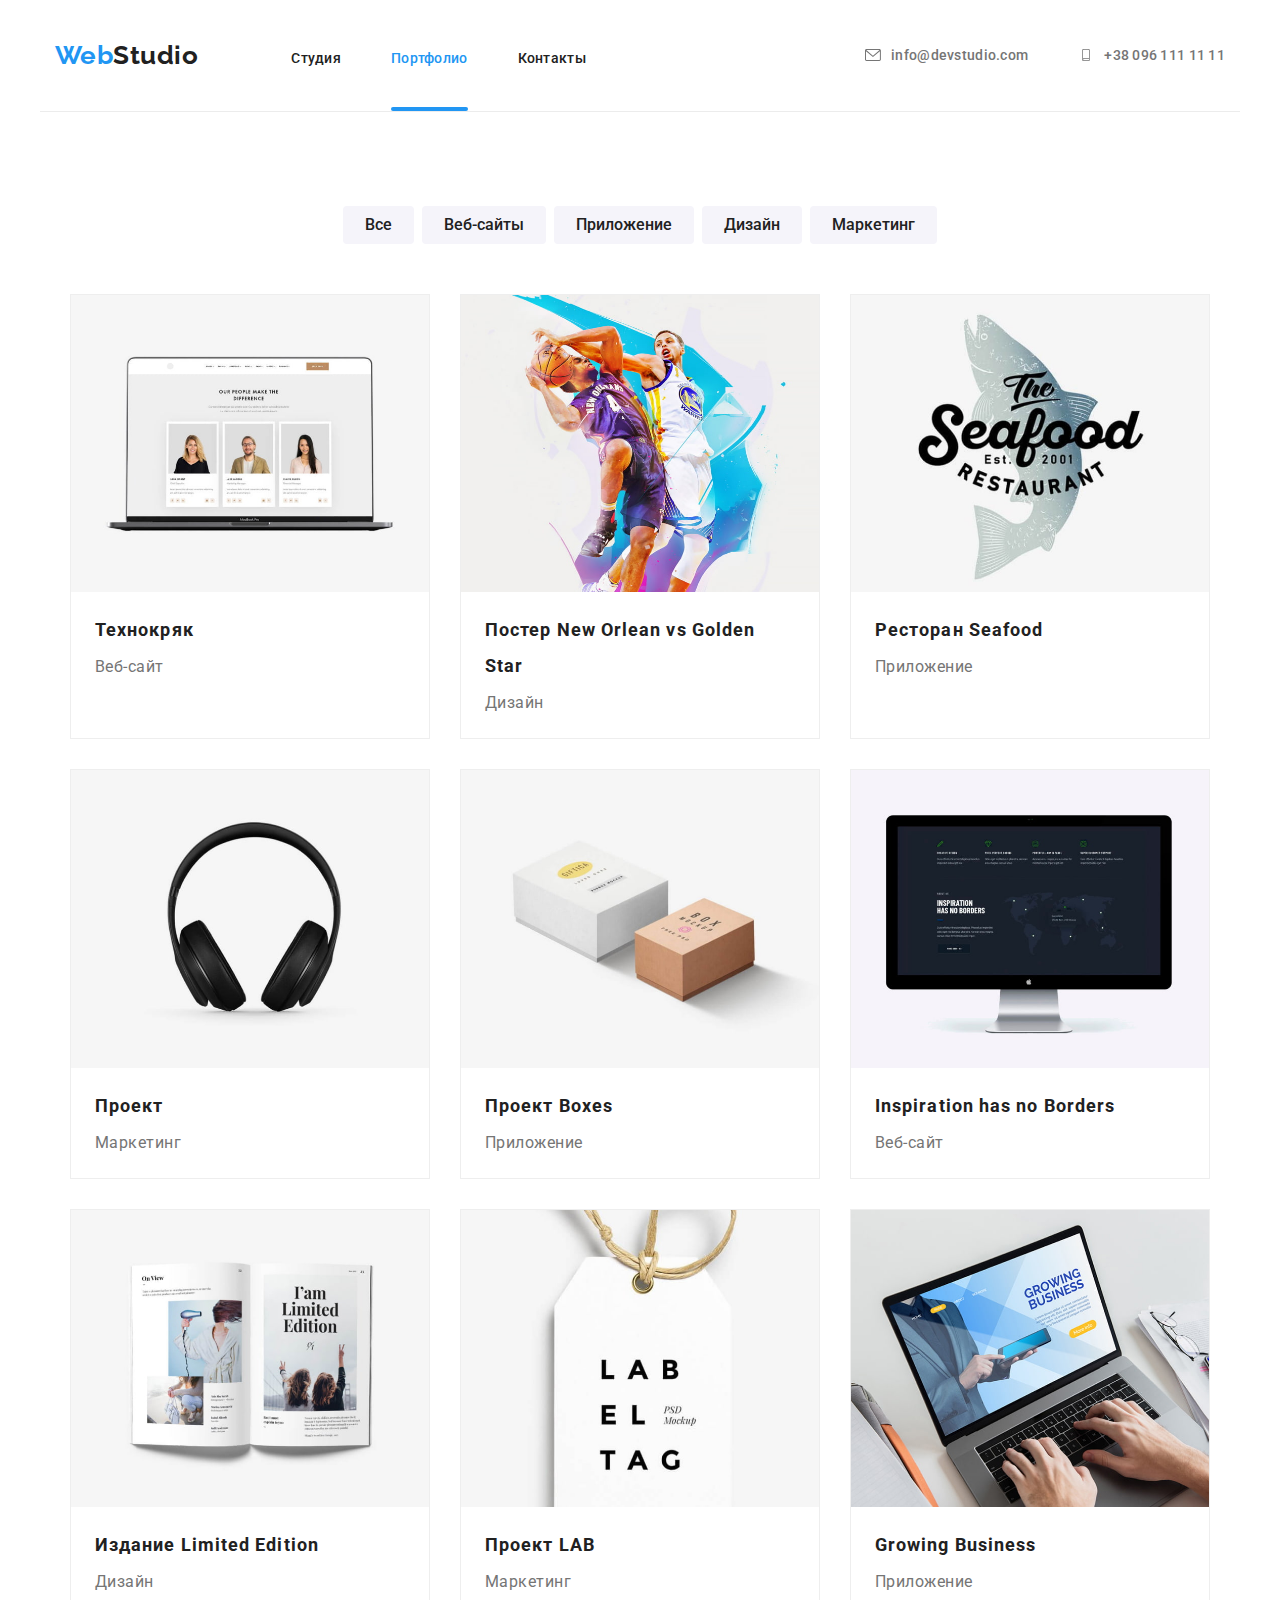
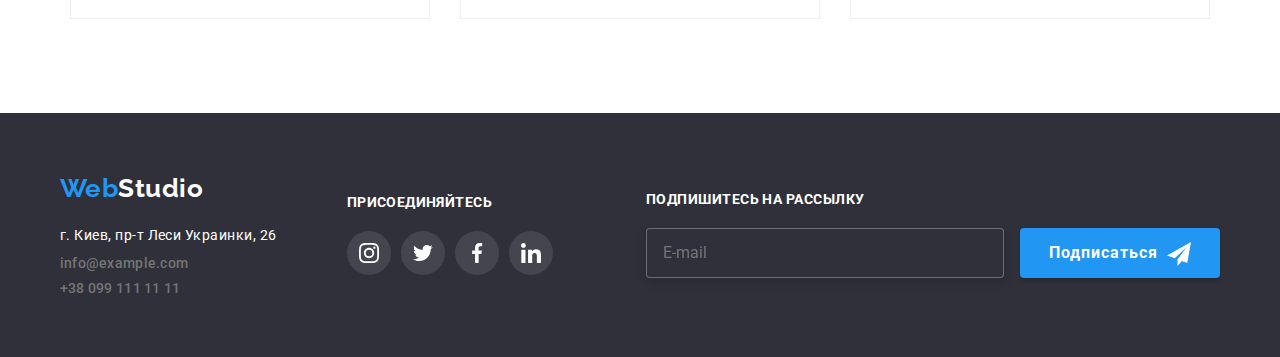
==== commit 78fc898f: "Модуль 8 (Адаптивная графика)" ====
--- a/portfolio.html
+++ b/portfolio.html
@@ -73,7 +73,15 @@
           <li class="port-page__item">
             <a href="" class="link">
               <div class="wrapper-img">
-                <img src="./images/img-1.jpg" width="370" alt="Технокряк" />
+                <!-- <img src="./images/img-1.jpg" width="370" alt="Технокряк" /> -->
+
+                  <picture>
+                  <source srcset="/images/portfolio/mobile/portfolio-1-480.jpg 450w, /images/portfolio/mobile/portfolio-1-480@2.jpg 900w" media="(max-width: 767px)" sizes="(max-width: 767px) 100vw">
+                  <source srcset="/images/portfolio/tablet/portfolio-1-768.jpg 354w, /images/portfolio/tablet/portfolio-1-768@2.jpg 708w" media="(min-width: 768px)" sizes="(min-width: 768px) 100vw">
+                  <source srcset="/images/portfolio/portfolio-1-1200 370w, /images/portfolio/portfolio-1-1200@2.jpg 740w" media="(min-width: 1200px)" sizes="(min-width: 1200px) 100vw">
+                  <img src="/images/portfolio/mobile/portfolio-1-480.jpg" alt="Технокряк">
+                  </picture>
+
                    <p class="hidden-text is-hidden">
                 Ресурс предлагает комплексные предложения с разным уровнем функционала и сервисов. Все это позволит посетителю получить исчерпывающие
                 сведения о компании или частном лице.
@@ -88,7 +96,15 @@
           <li class="port-page__item">
             <a href="" class="link">
               <div class="wrapper-img">
-              <img src="./images/img-2.jpg" width="370" alt="Постер New Orlean vs Golden Star" />
+              <!-- <img src="./images/img-2.jpg" width="370" alt="Постер New Orlean vs Golden Star" /> -->
+
+                  <picture>
+                  <source srcset="/images/portfolio/mobile/portfolio-2-480.jpg 450w, /images/portfolio/mobile/portfolio-2-480@2.jpg 900w" media="(max-width: 767px)" sizes="(max-width: 767px) 100vw">
+                  <source srcset="/images/portfolio/tablet/portfolio-2-768.jpg 354w, /images/portfolio/tablet/portfolio-2-768@2.jpg 708w" media="(min-width: 768px)" sizes="(min-width: 768px) 100vw">
+                  <source srcset="/images/portfolio/portfolio-2-1200 370w, /images/portfolio/portfolio-2-1200@2.jpg 740w" media="(min-width: 1200px)" sizes="(min-width: 1200px) 100vw">
+                  <img src="/images/portfolio/mobile/portfolio-2-480.jpg" alt="Постер New Orlean vs Golden Star">
+                  </picture>
+
               <p class="hidden-text is-hidden">
                 Ресурс предлагает комплексные предложения с разным уровнем функционала и сервисов. Все это позволит посетителю получить исчерпывающие
                 сведения о компании или частном лице.
@@ -104,8 +120,16 @@
           <li class="port-page__item">
             <a href="" class="link">
               <div class="wrapper-img">
-              <img src="./images/img-3.jpg" width="370" alt="Ресторан Seafood" />
-              <p class="hidden-text is-hidden">
+              <!-- <img src="./images/img-3.jpg" width="370" alt="Ресторан Seafood" /> -->
+              
+              <picture>
+                  <source srcset="/images/portfolio/mobile/portfolio-3-480.jpg 450w, /images/portfolio/mobile/portfolio-3-480@2.jpg 900w" media="(max-width: 767px)" sizes="(max-width: 767px) 100vw">
+                  <source srcset="/images/portfolio/tablet/portfolio-3-768.jpg 354w, /images/portfolio/tablet/portfolio-3-768@2.jpg 708w" media="(min-width: 768px)" sizes="(min-width: 768px) 100vw">
+                  <source srcset="/images/portfolio/portfolio-3-1200 370w, /images/portfolio/portfolio-3-1200@2.jpg 740w" media="(min-width: 1200px)" sizes="(min-width: 1200px) 100vw">
+                  <img src="/images/portfolio/mobile/portfolio-3-480.jpg" alt="Ресторан Seafood">
+                </picture>
+              
+                <p class="hidden-text is-hidden">
                 Ресурс предлагает комплексные предложения с разным уровнем функционала и сервисов. Все это позволит посетителю получить исчерпывающие
                 сведения о компании или частном лице.
               </p>
@@ -120,7 +144,15 @@
           <li class="port-page__item">
             <a href="" class="link">
               <div class="wrapper-img">
-              <img src="./images/img-4.jpg" width="370" alt="Проект Prime" />
+              <!-- <img src="./images/img-4.jpg" width="370" alt="Проект Prime" /> -->
+
+                <picture>
+                  <source srcset="/images/portfolio/mobile/portfolio-4-480.jpg 450w, /images/portfolio/mobile/portfolio-4-480@2.jpg 900w" media="(max-width: 767px)" sizes="(max-width: 767px) 100vw">
+                  <source srcset="/images/portfolio/tablet/portfolio-4-768.jpg 354w, /images/portfolio/tablet/portfolio-4-768@2.jpg 708w" media="(min-width: 768px)" sizes="(min-width: 768px) 100vw">
+                  <source srcset="/images/portfolio/portfolio-4-1200 370w, /images/portfolio/portfolio-4-1200@2.jpg 740w" media="(min-width: 1200px)" sizes="(min-width: 1200px) 100vw">
+                  <img src="/images/portfolio/mobile/portfolio-4-480.jpg" alt="Проект Prime">
+                </picture>
+
               <p class="hidden-text is-hidden">
                 Ресурс предлагает комплексные предложения с разным уровнем функционала и сервисов. Все это позволит посетителю получить исчерпывающие
                 сведения о компании или частном лице.
@@ -136,7 +168,15 @@
           <li class="port-page__item">
             <a href="" class="link">
               <div class="wrapper-img">
-              <img src="./images/img-5.jpg" width="370" alt="Проект Boxes" />
+              <!-- <img src="./images/img-5.jpg" width="370" alt="Проект Boxes" /> -->
+
+                <picture>
+                  <source srcset="/images/portfolio/mobile/portfolio-5-480.jpg 450w, /images/portfolio/mobile/portfolio-5-480@2.jpg 900w" media="(max-width: 767px)" sizes="(max-width: 767px) 100vw">
+                  <source srcset="/images/portfolio/tablet/portfolio-5-768.jpg 354w, /images/portfolio/tablet/portfolio-5-768@2.jpg 708w" media="(min-width: 768px)" sizes="(min-width: 768px) 100vw">
+                  <source srcset="/images/portfolio/portfolio-5-1200 370w, /images/portfolio/portfolio-5-1200@2.jpg 740w" media="(min-width: 1200px)" sizes="(min-width: 1200px) 100vw">
+                  <img src="/images/portfolio/mobile/portfolio-5-480.jpg" alt="Проект Boxes">
+                </picture>
+
               <p class="hidden-text is-hidden">
                 Ресурс предлагает комплексные предложения с разным уровнем функционала и сервисов. Все это позволит посетителю получить исчерпывающие
                 сведения о компании или частном лице.
@@ -152,7 +192,15 @@
           <li class="port-page__item">
             <a href="" class="link">
               <div class="wrapper-img">
-              <img src="./images/img-6.jpg" width="370" alt="Inspiration has no Borders" />
+              <!-- <img src="./images/img-6.jpg" width="370" alt="Inspiration has no Borders" /> -->
+
+                 <picture>
+                  <source srcset="/images/portfolio/mobile/portfolio-6-480.jpg 450w, /images/portfolio/mobile/portfolio-6-480@2.jpg 900w" media="(max-width: 767px)" sizes="(max-width: 767px) 100vw">
+                  <source srcset="/images/portfolio/tablet/portfolio-6-768.jpg 354w, /images/portfolio/tablet/portfolio-6-768@2.jpg 708w" media="(min-width: 768px)" sizes="(min-width: 768px) 100vw">
+                  <source srcset="/images/portfolio/portfolio-6-1200 370w, /images/portfolio/portfolio-6-1200@2.jpg 740w" media="(min-width: 1200px)" sizes="(min-width: 1200px) 100vw">
+                  <img src="/images/portfolio/mobile/portfolio-6-480.jpg" alt="Inspiration has no Borders">
+                </picture>
+
               <p class="hidden-text is-hidden">
                 Ресурс предлагает комплексные предложения с разным уровнем функционала и сервисов. Все это позволит посетителю получить исчерпывающие
                 сведения о компании или частном лице.
@@ -168,7 +216,15 @@
           <li class="port-page__item">
             <a href="" class="link">
               <div class="wrapper-img">
-              <img src="./images/img-7.jpg" width="370" alt="Издание Limited Edition" />
+              <!-- <img src="./images/img-7.jpg" width="370" alt="Издание Limited Edition" /> -->
+
+              <picture>
+                  <source srcset="/images/portfolio/mobile/portfolio-7-480.jpg 450w, /images/portfolio/mobile/portfolio-7-480@2.jpg 900w" media="(max-width: 767px)" sizes="(max-width: 767px) 100vw">
+                  <source srcset="/images/portfolio/tablet/portfolio-7-768.jpg 354w, /images/portfolio/tablet/portfolio-7-768@2.jpg 708w" media="(min-width: 768px)" sizes="(min-width: 768px) 100vw">
+                  <source srcset="/images/portfolio/portfolio-7-1200 370w, /images/portfolio/portfolio-7-1200@2.jpg 740w" media="(min-width: 1200px)" sizes="(min-width: 1200px) 100vw">
+                  <img src="/images/portfolio/mobile/portfolio-7-480.jpg" alt="Издание Limited Edition">
+                </picture>
+
               <p class="hidden-text is-hidden">
                 Ресурс предлагает комплексные предложения с разным уровнем функционала и сервисов. Все это позволит посетителю получить исчерпывающие
                 сведения о компании или частном лице.
@@ -184,7 +240,15 @@
           <li class="port-page__item">
             <a href="" class="link">
               <div class="wrapper-img">
-              <img src="./images/img-8.jpg" width="370" alt="Проект LAB" />
+              <!-- <img src="./images/img-8.jpg" width="370" alt="Проект LAB" /> -->
+
+                <picture>
+                  <source srcset="/images/portfolio/mobile/portfolio-8-480.jpg 450w, /images/portfolio/mobile/portfolio-8-480@2.jpg 900w" media="(max-width: 767px)" sizes="(max-width: 767px) 100vw">
+                  <source srcset="/images/portfolio/tablet/portfolio-8-768.jpg 354w, /images/portfolio/tablet/portfolio-8-768@2.jpg 708w" media="(min-width: 768px)" sizes="(min-width: 768px) 100vw">
+                  <source srcset="/images/portfolio/portfolio-8-1200 370w, /images/portfolio/portfolio-8-1200@2.jpg 740w" media="(min-width: 1200px)" sizes="(min-width: 1200px) 100vw">
+                  <img src="/images/portfolio/mobile/portfolio-8-480.jpg" alt="Проект LAB">
+                </picture>
+
               <p class="hidden-text is-hidden">
                 Ресурс предлагает комплексные предложения с разным уровнем функционала и сервисов. Все это позволит посетителю получить исчерпывающие
                 сведения о компании или частном лице.
@@ -200,7 +264,15 @@
           <li class="port-page__item">
             <a href="" class="link">
               <div class="wrapper-img">
-              <img src="./images/img-9.jpg" width="370" alt="Growing Business" />
+              <!-- <img src="./images/img-9.jpg" width="370" alt="Growing Business" /> -->
+
+                <picture>
+                  <source srcset="/images/portfolio/mobile/portfolio-9-480.jpg 450w, /images/portfolio/mobile/portfolio-9-480@2.jpg 900w" media="(max-width: 767px)" sizes="(max-width: 767px) 100vw">
+                  <source srcset="/images/portfolio/tablet/portfolio-9-768.jpg 354w, /images/portfolio/tablet/portfolio-9-768@2.jpg 708w" media="(min-width: 768px)" sizes="(min-width: 768px) 100vw">
+                  <source srcset="/images/portfolio/portfolio-9-1200 370w, /images/portfolio/portfolio-9-1200@2.jpg 740w" media="(min-width: 1200px)" sizes="(min-width: 1200px) 100vw">
+                  <img src="/images/portfolio/mobile/portfolio-9-480.jpg" alt="Growing Business">
+                </picture>
+
               <p class="hidden-text is-hidden">
                 Ресурс предлагает комплексные предложения с разным уровнем функционала и сервисов. Все это позволит посетителю получить исчерпывающие
                 сведения о компании или частном лице.
--- a/css/main.min.css
+++ b/css/main.min.css
@@ -1 +1 @@
-:root{--primary-text-color: #757575;--primary-white-color: #ffffff;--title-text-color: #212121;--accent-color: #2196f3;--primary-bg-color: #f5f4fa;--primary-icon-color: #afb1b8;--dark-background-color: #2f303a;--grey-background-color: #f5f4fa;--accent-background-color: rgba(33, 150, 243, 0.9);--text-background-color: rgba(47, 48, 58, 0.8);--modal-background-color: rgba(0, 0, 0, 0.2);--primary-shadow: rgba(47, 48, 58, 0.4);--border-color: #eeeeee}h1,h2,h3,h4,h5,h6,p{margin:0}img{display:block;max-width:100%;height:auto}body{color:var(--primary-text-color);background-color:#fff;font-family:"Roboto",sans-serif;letter-spacing:.03em}.list{list-style:none;margin:0;padding:0}@media screen and (min-width: 768px){.list{display:-webkit-box;display:-ms-flexbox;display:flex;-ms-flex-wrap:wrap;flex-wrap:wrap;gap:30px;padding-top:60px;padding-bottom:60px}}@media screen and (min-width: 1200px){.list{padding-top:94px;padding-bottom:94px}}.link{text-decoration:none;color:var(--primary-text-color)}.visually-hidden{position:absolute;width:1px;height:1px;margin:-1px;border:0;padding:0;white-space:nowrap;-webkit-clip-path:inset(100%);clip-path:inset(100%);clip:rect(0 0 0 0);overflow:hidden}.container{margin:0 auto;padding-left:15px;padding-right:15px}@media screen and (min-width: 480px){.container{width:480px}}@media screen and (min-width: 768px){.container{width:768px}}@media screen and (min-width: 1200px){.container{width:1200px}}.cont-header{position:relative;display:-webkit-box;display:-ms-flexbox;display:flex;-webkit-box-align:center;-ms-flex-align:center;align-items:center}.cont-header-portfolio{position:relative;display:-webkit-box;display:-ms-flexbox;display:flex;-webkit-box-align:center;-ms-flex-align:center;align-items:center;border-bottom:1px solid #ececec}.menu-container{text-align:center;font-weight:500;font-size:40px;line-height:1.175;background-color:#fff;z-index:1}@media screen and (max-width: 767px){.menu-container{display:none;position:absolute;top:100%;left:0;width:100%;padding:48px 40px}.menu-container.is-open{display:block}}@media screen and (min-width: 768px){.menu-container{display:-webkit-box;display:-ms-flexbox;display:flex;-webkit-box-flex:1;-ms-flex-positive:1;flex-grow:1;-webkit-box-align:center;-ms-flex-align:center;align-items:center}}.menu-button{position:absolute;top:10px;right:15px;display:-webkit-box;display:-ms-flexbox;display:flex;-webkit-box-pack:center;-ms-flex-pack:center;justify-content:center;-webkit-box-align:center;-ms-flex-align:center;align-items:center;color:#000;background-color:rgba(0,0,0,0);border:rgba(0,0,0,0);cursor:pointer}.menu-button:hover{color:var(--accent-color)}.menu-button__icon{fill:currentColor}.menu-button__icon-slose{display:none}.is-open .menu-button__icon-slose{display:block}.is-open .menu-button__icon-menu{display:none}@media screen and (min-width: 768px){.menu-button{display:none}}nav{color:var(--title-text-color)}@media screen and (min-width: 768px){nav{display:-webkit-box;display:-ms-flexbox;display:flex;-webkit-box-align:center;-ms-flex-align:center;align-items:center}}.nav__list{list-style:none;margin:0;padding:0;text-align:start}@media screen and (min-width: 768px){.nav__list{display:-webkit-box;display:-ms-flexbox;display:flex;-webkit-box-align:center;-ms-flex-align:center;align-items:center}}.nav__link.current{color:var(--accent-color)}.nav-logo{font-family:"Raleway",sans-serif;text-decoration:none;font-weight:700;font-size:26px;line-height:1.2;color:var(--title-text-color);margin-right:93px;padding-top:16px;padding-bottom:16px}.nav-logo .logo{color:var(--accent-color)}.header-list{display:-webkit-box;display:-ms-flexbox;display:flex;-webkit-box-align:center;-ms-flex-align:center;align-items:center;margin-left:auto;margin-top:0;margin-bottom:0;list-style:none;padding:0}@media screen and (max-width: 767px){.header-list{-webkit-box-orient:vertical;-webkit-box-direction:reverse;-ms-flex-direction:column-reverse;flex-direction:column-reverse;-webkit-box-align:start;-ms-flex-align:start;align-items:flex-start;margin-top:100px}}@media screen and (min-width: 768px)and (max-width: 1199px){.header-list{display:-webkit-box;display:-ms-flexbox;display:flex;-webkit-box-orient:vertical;-webkit-box-direction:normal;-ms-flex-direction:column;flex-direction:column;-webkit-box-pack:center;-ms-flex-pack:center;justify-content:center;-webkit-box-align:start;-ms-flex-align:start;align-items:flex-start}.header-list .nav__item{padding:5px}.header-list .nav__item:not(:last-child){margin:0}}.nav__item{position:relative;padding-bottom:32px}@media screen and (min-width: 768px){.nav__item{padding-top:32px;padding-bottom:32px}.nav__item:not(:last-child){margin-right:50px}}.nav__link::after{content:" ";width:100%;height:4px;position:absolute;top:calc(100% - 4px);left:0;border-radius:2px;background-color:var(--accent-color)}@media screen and (max-width: 767px){.nav__link::after{display:none}}.is-hidden.nav__link::after{opacity:0;pointer-events:none}.nav__link{color:var(--title-text-color);font-weight:500;font-size:14px;line-height:1.14px;letter-spacing:.02em;list-style:none;vertical-align:middle}@media screen and (max-width: 767px){.nav__link{font-size:40px;line-height:47px}}.nav__link:hover,.nav__link:focus{color:var(--accent-color)}.nav__tel{color:var(--primary-text-color);font-family:"Roboto",sans-serif;font-weight:500;letter-spacing:.02em;font-style:normal;color:var(--primary-text-color)}@media screen and (max-width: 767px){.nav__tel .nav__icon{display:none}.nav__tel--mob-mail{font-size:24px;line-height:1.17}.nav__tel--mob-tel{font-size:34px;line-height:1.17;color:var(--accent-color)}}@media screen and (min-width: 768px){.nav__tel{display:-webkit-box;display:-ms-flexbox;display:flex;-webkit-box-align:center;-ms-flex-align:center;align-items:center;-webkit-box-pack:center;-ms-flex-pack:center;justify-content:center;font-size:14px;line-height:1.14}}@media screen and (min-width: 1200px){.nav__tel{-webkit-box-pack:start;-ms-flex-pack:start;justify-content:flex-start}}.nav__tel:hover,.nav__tel:focus{color:var(--accent-color)}.menu-container__list{display:-webkit-box;display:-ms-flexbox;display:flex;margin-top:64px}@media screen and (min-width: 768px){.menu-container__list{display:none}}.menu-container__link{font-weight:500;font-size:18px;line-height:1.22;color:var(--accent-color);text-decoration:none}.menu-container__item:not(:last-child)::after{content:" ";width:22px;height:1px;border:1px solid rgba(33,33,33,.2);margin-left:10px;margin-right:10px;-webkit-transform:rotate(90deg);transform:rotate(90deg);font-weight:500;font-size:18px;line-height:1.22}.hero{text-align:center}.cont-size{padding-top:200px;padding-bottom:200px;background-color:var(--dark-background-color);background-image:-webkit-gradient(linear, left top, right top, from(var(--primary-shadow)), to(var(--primary-shadow))),url(../images/banner.jpg);background-image:linear-gradient(to right, var(--primary-shadow), var(--primary-shadow)),url(../images/banner.jpg)}.hero__title{color:var(--primary-white-color);font-weight:900;font-size:44px;line-height:1.36;letter-spacing:.06em;text-transform:uppercase;padding-bottom:30px;max-width:700px;margin-left:auto;margin-right:auto}@media screen and (max-width: 1200px){.hero__title{font-size:26px;line-height:1.62}}.hero-button{color:var(--primary-white-color);background-color:var(--accent-color);font-weight:700;font-size:16px;line-height:1.9;letter-spacing:.06em;font-family:inherit;-webkit-box-shadow:0px 4px 4px rgba(0,0,0,.15);box-shadow:0px 4px 4px rgba(0,0,0,.15);border-radius:4px;border:rgba(0,0,0,0);padding:10px 32px}.hero-button:hover,.hero-button:focus{color:var(--title-text-color);background-color:var(--primary-white-color);cursor:pointer}.backdrop.is-hidden{opacity:0;pointer-events:none;visibility:hidden;-webkit-transform:scale(0.9);transform:scale(0.9)}.backdrop{position:fixed;top:0;left:0;width:100%;height:100%;z-index:1;background-color:var(--modal-background-color);opacity:1;-webkit-transform:scale(1);transform:scale(1);-webkit-transition:opacity 250ms cubic-bezier(0.4, 0, 0.2, 1),-webkit-transform 250ms cubic-bezier(0.4, 0, 0.2, 1);transition:opacity 250ms cubic-bezier(0.4, 0, 0.2, 1),-webkit-transform 250ms cubic-bezier(0.4, 0, 0.2, 1);transition:transform 250ms cubic-bezier(0.4, 0, 0.2, 1),opacity 250ms cubic-bezier(0.4, 0, 0.2, 1);transition:transform 250ms cubic-bezier(0.4, 0, 0.2, 1),opacity 250ms cubic-bezier(0.4, 0, 0.2, 1),-webkit-transform 250ms cubic-bezier(0.4, 0, 0.2, 1)}@media screen and (max-height: 610px){.backdrop{overflow-y:scroll}}@media screen and (max-width: 480px){.backdrop{padding:90px 15px}}.backdrop.is-hidden .modal{-webkit-transform:translate(-50%, -50%) scale(0.9);transform:translate(-50%, -50%) scale(0.9);opacity:0}.modal{position:relative;background-color:var(--primary-white-color);-webkit-box-shadow:0px 1px 3px rgba(0,0,0,.12),0px 1px 1px rgba(0,0,0,.14),0px 2px 1px rgba(0,0,0,.2);box-shadow:0px 1px 3px rgba(0,0,0,.12),0px 1px 1px rgba(0,0,0,.14),0px 2px 1px rgba(0,0,0,.2);border-radius:4px;opacity:1;padding:40px}@media screen and (max-width: 480px){.modal{max-width:450px}}@media screen and (min-width: 481px){.modal{position:absolute;width:450px;top:50%;left:50%;-webkit-transform:translate(-50%, -50%) scale(1);transform:translate(-50%, -50%) scale(1);-webkit-transition:opacity 250ms cubic-bezier(0.4, 0, 0.2, 1),-webkit-transform 250ms cubic-bezier(0.4, 0, 0.2, 1);transition:opacity 250ms cubic-bezier(0.4, 0, 0.2, 1),-webkit-transform 250ms cubic-bezier(0.4, 0, 0.2, 1);transition:transform 250ms cubic-bezier(0.4, 0, 0.2, 1),opacity 250ms cubic-bezier(0.4, 0, 0.2, 1);transition:transform 250ms cubic-bezier(0.4, 0, 0.2, 1),opacity 250ms cubic-bezier(0.4, 0, 0.2, 1),-webkit-transform 250ms cubic-bezier(0.4, 0, 0.2, 1)}}@media screen and (min-width: 1200px){.modal{width:528px}}.modal-button-close{position:absolute;display:-webkit-box;display:-ms-flexbox;display:flex;-webkit-box-pack:center;-ms-flex-pack:center;justify-content:center;-webkit-box-align:center;-ms-flex-align:center;align-items:center;top:8px;right:8px;width:30px;height:30px;background-color:var(--primary-white-color);border:1px solid rgba(0,0,0,.1);border-radius:50%;cursor:pointer}.modal-icon-close{width:18px;height:18px;fill:currentColor}.modal-icon-close:hover,.modal-icon-close:focus{color:var(--accent-color)}.modal__text{font-weight:700;font-size:20px;line-height:1.15;margin-bottom:12px;color:var(--title-text-color)}.modal-form__field{position:relative;display:block;color:var(--title-text-color)}.modal-form__label{display:block;font-size:12px;line-height:1.17;letter-spacing:.01em;text-align:start;color:var(--primary-text-color);margin-bottom:4px}.modal-form__input{height:40px;width:100%;border:1px solid rgba(33,33,33,.2);border-radius:4px;outline:none;margin-bottom:10px;padding-left:42px}.modal-form__input:focus-within{border-color:var(--accent-color)}.modal-form__icon{position:absolute;left:12px;top:29px;width:18px;height:18px;fill:currentColor}.modal-form__input:focus-within+.modal-form__icon{color:var(--accent-color)}.modal-form__textarea{resize:none;width:100%;height:120px;padding:12px 16px;border:1px solid rgba(33,33,33,.2);border-radius:4px;outline:none}.modal-form__textarea:focus-within{border-color:var(--accent-color)}.modal-form__field-check{display:-webkit-box;display:-ms-flexbox;display:flex;-webkit-box-align:center;-ms-flex-align:center;align-items:center;margin-top:20px}.modal-form__check{position:absolute;width:1px;height:1px;margin:-1px;border:0;padding:0;white-space:nowrap;-webkit-clip-path:inset(100%);clip-path:inset(100%);clip:rect(0 0 0 0);overflow:hidden}.modal-form__check-icon{display:inline-block;width:15px;height:15px;border:2px solid var(--title-text-color);border-radius:2px;margin-right:8px}.modal-form__check:checked+.modal-form__check-icon{background-image:url(../icon/icon-check.svg);background-size:contain;border-color:rgba(0,0,0,0);background-origin:border-box}.modal-form__label-check{font-size:12px;line-height:1.17;letter-spacing:.03em;color:var(--primary-text-color)}@media screen and (min-width: 1200px){.modal-form__label-check{font-size:14px;line-height:1.7}}.modal-form__label-check a{color:var(--accent-color)}.modal-button-submit{font-weight:700;font-size:16px;line-height:1.9;text-align:center;letter-spacing:.06em;color:var(--primary-white-color);padding:10px 55px;margin-top:30px;background:var(--accent-color);-webkit-box-shadow:0px 4px 4px rgba(0,0,0,.15);box-shadow:0px 4px 4px rgba(0,0,0,.15);border-radius:4px;border:none;cursor:pointer}.modal-button-submit:hover,.modal-button-submit:focus{background:#188ce8}@media screen and (min-width: 768px){.plus__item{-ms-flex-preferred-size:calc((100% - 30px)/2);flex-basis:calc((100% - 30px)/2)}}@media screen and (min-width: 1200px){.plus__item{-ms-flex-preferred-size:calc((100% - 90px)/4);flex-basis:calc((100% - 90px)/4)}}.plus__item::before{content:" ";display:block;margin-bottom:30px;height:120px;background-color:var(--primary-bg-color);background-repeat:no-repeat;background-position:center;background-size:70px}.plus__item:nth-child(1)::before{background-image:url(../icon/antenna.svg)}.plus__item:nth-child(2)::before{background-image:url(../icon/clock.svg)}.plus__item:nth-child(3)::before{background-image:url(../icon/diagram.svg)}.plus__item:nth-child(4)::before{background-image:url(../icon//astronaut.svg)}.plus__subtitle{color:var(--title-text-color);font-weight:700;font-size:14px;line-height:1.14;text-transform:uppercase;padding-bottom:10px}@media screen and (max-width: 767px){.plus__subtitle{text-align:center}}.plus__text{font-size:14px;line-height:1.7}.work{display:none}@media screen and (min-width: 1200px){.work{display:block}}.work__title{color:var(--title-text-color);font-weight:700;font-size:36px;line-height:1.17;text-align:center}@media screen and (max-width: 1200px){.work__title{font-size:28px}}.work__list{padding-top:50px}.work__item{position:relative}.work__desc{position:absolute;bottom:0;left:0;width:100%;padding-top:27px;padding-bottom:27px;font-family:"Roboto",sans-serif;font-weight:700;font-size:14px;line-height:1.14;text-align:center;text-transform:uppercase;color:var(--primary-white-color);background-color:var(--text-background-color)}.people{background-color:var(--grey-background-color);text-align:center}.people-item{background-color:var(--primary-white-color);-webkit-box-shadow:0px 1px 3px rgba(0,0,0,.12),0px 1px 1px rgba(0,0,0,.14),0px 2px 1px rgba(0,0,0,.2);box-shadow:0px 1px 3px rgba(0,0,0,.12),0px 1px 1px rgba(0,0,0,.14),0px 2px 1px rgba(0,0,0,.2);border-radius:0px 0px 4px 4px}@media screen and (min-width: 768px){.people-item{-ms-flex-preferred-size:calc((100% - 30px)/2);flex-basis:calc((100% - 30px)/2)}}@media screen and (min-width: 1200px){.people-item{-ms-flex-preferred-size:calc((100% - 90px)/4);flex-basis:calc((100% - 90px)/4)}}.people__title{color:var(--title-text-color);font-weight:700;font-size:36px;line-height:1.17;text-align:center;padding-top:94px}@media screen and (max-width: 1119px){.people__title{font-size:28px}}.people-list{padding-top:0;margin-top:50px}.people-list-icon{display:-webkit-box;display:-ms-flexbox;display:flex;list-style:none;padding:0;-webkit-box-pack:center;-ms-flex-pack:center;justify-content:center}@media screen and (max-width: 767px){.people-list-icon{margin-bottom:30px}}@media screen and (max-width: 1119px){.people-list-icon{padding-bottom:24px}}@media screen and (min-width: 1200px){.people-list-icon{padding-bottom:30px}}.people-item-icon{display:-webkit-box;display:-ms-flexbox;display:flex;-webkit-box-pack:center;-ms-flex-pack:center;justify-content:center;-webkit-box-align:center;-ms-flex-align:center;align-items:center;color:var(--primary-icon-color);width:44px;height:44px;border-radius:50%}.people-item-icon:not(:last-child){margin-right:10px}.people-item-icon:hover,.people-item-icon:focus{background-color:var(--accent-color);color:var(--primary-white-color);cursor:pointer}.people-icon{width:20px;height:20px;fill:currentColor}.people-icon:hover,.people-icon:focus{color:var(--primary-white-color)}.people-subtitle{color:var(--title-text-color);font-weight:500;font-size:16px;line-height:1.19;margin-top:30px}.people-text{font-weight:400;font-size:16px;line-height:1.19;margin-top:10px;margin-bottom:30px}@media screen and (max-width: 1119px){.people-text{margin-bottom:16px}}.client__title{color:var(--title-text-color);font-weight:700;font-size:36px;line-height:1.17;text-align:center;padding-top:94px;margin-bottom:50px}@media screen and (max-width: 1200px){.client__title{font-size:28px}}.client__list{display:-webkit-box;display:-ms-flexbox;display:flex;-webkit-box-pack:center;-ms-flex-pack:center;justify-content:center;-webkit-box-align:center;-ms-flex-align:center;align-items:center;-ms-flex-wrap:wrap;flex-wrap:wrap;gap:30px;padding:0 0 94px 0;margin:0;list-style:none}.client__item{display:-webkit-box;display:-ms-flexbox;display:flex;-webkit-box-pack:center;-ms-flex-pack:center;justify-content:center;-webkit-box-align:center;-ms-flex-align:center;align-items:center;width:170px;height:92px;color:var(--primary-icon-color);border:1px solid var(--primary-icon-color);border-radius:4px;cursor:pointer}.client__item:hover,.client__item:focus{color:var(--accent-color);border-color:var(--accent-color)}.client__icon{width:106px;height:60px;fill:currentColor}.footer{text-align:center;background-color:var(--dark-background-color)}@media screen and (min-width: 768px){.footer{display:-webkit-box;display:-ms-flexbox;display:flex;-webkit-box-align:baseline;-ms-flex-align:baseline;align-items:baseline;-ms-flex-wrap:wrap;flex-wrap:wrap;-webkit-box-pack:center;-ms-flex-pack:center;justify-content:center;-webkit-box-align:center;-ms-flex-align:center;align-items:center}}@media screen and (min-width: 1200px){.footer{text-align:start}}@media screen and (min-width: 768px){.wrapper1{margin-right:165px}}@media screen and (min-width: 1200px){.wrapper1{margin-right:70px}}@media screen and (min-width: 1200px){.wrapper2{margin-right:93px}}.footer__descr{font-family:"Roboto",sans-serif;font-weight:700;font-size:14px;line-height:1.14;letter-spacing:.03em;text-transform:uppercase;color:var(--primary-white-color)}.footer-list-icon{display:-webkit-box;display:-ms-flexbox;display:flex;-webkit-box-pack:center;-ms-flex-pack:center;justify-content:center;-webkit-box-align:center;-ms-flex-align:center;align-items:center;gap:10px;list-style:none;padding:0;margin:20px 0 0 0}.footer-item-icon{width:44px;height:44px;background-color:rgba(255,255,255,.1);border-radius:50%;color:var(--primary-white-color);display:-webkit-box;display:-ms-flexbox;display:flex;-webkit-box-pack:center;-ms-flex-pack:center;justify-content:center;-webkit-box-align:center;-ms-flex-align:center;align-items:center;cursor:pointer}.footer-item-icon:hover,.footer-item-icon:focus{background-color:var(--accent-color)}.footer-icon{fill:currentColor;width:20px;height:20px}.footer-logo{color:var(--primary-white-color);font-family:"Raleway",sans-serif;font-weight:700;font-size:26px;line-height:1.19;text-decoration:none;padding-top:60px;display:inline-block}.footer-logo .logo{color:var(--accent-color)}.adr{margin-top:20px;padding-bottom:60px}.adr__item{text-align:inherit}.adr__item:not(:last-child){margin-bottom:9px}.adr__map{color:var(--primary-white-color);font-size:14px;line-height:1.7;font-style:normal}.adr__map:hover,.adr__map:focus{color:var(--accent-color)}.link-icon{cursor:pointer;text-decoration:none;color:currentColor;width:20px;height:20px}@media screen and (max-width: 1199px){.form-footer{display:-webkit-box;display:-ms-flexbox;display:flex;gap:20px;-webkit-box-orient:vertical;-webkit-box-direction:normal;-ms-flex-direction:column;flex-direction:column;-webkit-box-align:center;-ms-flex-align:center;align-items:center;-webkit-box-pack:center;-ms-flex-pack:center;justify-content:center;margin-top:60px;padding-bottom:60px}}.footer-label{width:100%}.footer-label-name{display:block;margin-bottom:20px;font-family:"Roboto",sans-serif;font-weight:700;font-size:14px;line-height:1.14;text-transform:uppercase;color:var(--primary-white-color)}.footer-input{height:50px;border:1px solid rgba(255,255,255,.3);-webkit-filter:drop-shadow(0px 4px 4px rgba(0, 0, 0, 0.15));filter:drop-shadow(0px 4px 4px rgba(0, 0, 0, 0.15));border-radius:4px;background-color:var(--dark-background-color)}@media screen and (max-width: 479px){.footer-input{width:100%}}@media screen and (min-width: 480px){.footer-input{width:358px;margin-right:12px}}.footer-input:-moz-placeholder-shown{font-size:16px;line-height:1.25;padding-left:16px;color:rgba(255,255,255,.6);outline-color:var(--primary-white-color)}.footer-input:-ms-input-placeholder{font-size:16px;line-height:1.25;padding-left:16px;color:rgba(255,255,255,.6);outline-color:var(--primary-white-color)}.footer-input:placeholder-shown{font-size:16px;line-height:1.25;padding-left:16px;color:rgba(255,255,255,.6);outline-color:var(--primary-white-color)}.footer-input:not(:-moz-placeholder-shown){background-color:var(--primary-white-color);outline:none}.footer-input:not(:-ms-input-placeholder){background-color:var(--primary-white-color);outline:none}.footer-input:not(:placeholder-shown){background-color:var(--primary-white-color);outline:none}.footer-button{width:200px;height:50px;background-color:var(--accent-color);-webkit-box-shadow:0px 4px 4px rgba(0,0,0,.15);box-shadow:0px 4px 4px rgba(0,0,0,.15);border-radius:4px;color:var(--primary-white-color);border-color:rgba(0,0,0,0);font-family:inherit;font-weight:700;font-size:16px;line-height:1.9;letter-spacing:.06em}.footer-button:hover,.footer-button:focus{cursor:pointer}.footer-button::after{content:" ";width:24px;height:24px;background-image:url(../icon/icon-send.svg);display:inline-block;margin-left:10px;vertical-align:middle}.cont-list{list-style:none;margin:0;padding:0;display:-webkit-box;display:-ms-flexbox;display:flex;gap:8px;-webkit-box-pack:center;-ms-flex-pack:center;justify-content:center;padding-top:94px;padding-bottom:50px}@media screen and (max-width: 767px){.cont-list{-ms-flex-wrap:wrap;flex-wrap:wrap;-webkit-box-pack:start;-ms-flex-pack:start;justify-content:flex-start}}.nav__icon{width:16px;height:12px;margin-right:10px;background-size:contain;background-repeat:no-repeat;-webkit-box-align:center;-ms-flex-align:center;align-items:center;fill:currentColor}.nav__icon:hover,.nav__icon:focus{color:var(--accent-color)}.port-nav__link{color:var(--title-text-color);background-color:var(--primary-bg-color);cursor:pointer;font-weight:500;font-size:16px;line-height:1.6;text-align:center;font-family:inherit;border-radius:4px;border:rgba(0,0,0,0);padding:6px 22px}.port-nav__link:hover,.port-nav__link:focus{color:var(--primary-white-color);background-color:var(--accent-color);-webkit-box-shadow:0px 3px 1px rgba(0,0,0,.1),0px 1px 2px rgba(0,0,0,.08),0px 2px 2px rgba(0,0,0,.12);box-shadow:0px 3px 1px rgba(0,0,0,.1),0px 1px 2px rgba(0,0,0,.08),0px 2px 2px rgba(0,0,0,.12);cursor:pointer}.port-page__list{list-style:none;margin:0;padding:0;padding-bottom:94px}@media screen and (min-width: 768px){.port-page__list{display:-webkit-box;display:-ms-flexbox;display:flex;-ms-flex-wrap:wrap;flex-wrap:wrap;gap:30px;-webkit-box-pack:center;-ms-flex-pack:center;justify-content:center}}.port-page__item{border:1px solid var(--border-color)}@media screen and (max-width: 767px){.port-page__item:not(:last-child){margin-bottom:30px}}@media screen and (min-width: 768px){.port-page__item{-ms-flex-preferred-size:calc((100% - 60px)/2);flex-basis:calc((100% - 60px)/2)}}@media screen and (min-width: 1200px){.port-page__item{-ms-flex-preferred-size:calc((100% - 90px)/3);flex-basis:calc((100% - 90px)/3)}}.port-page__item:hover{-webkit-box-shadow:0px 1px 1px rgba(0,0,0,.12),0px 4px 4px rgba(0,0,0,.06),1px 4px 6px rgba(0,0,0,.16);box-shadow:0px 1px 1px rgba(0,0,0,.12),0px 4px 4px rgba(0,0,0,.06),1px 4px 6px rgba(0,0,0,.16)}.port-page__item img{width:370px}.port-page__block{padding:20px 24px}.port-page__subtitle{color:var(--title-text-color);font-weight:700;font-size:18px;line-height:2;letter-spacing:.06em;margin-bottom:4px}.port-page__text{font-size:16px;line-height:1.9}.adr__list{list-style:none;margin:0;padding:0}.wrapper-img{position:relative;overflow:hidden}.hidden-text{position:absolute;top:0;left:0;width:100%;height:100%;-webkit-box-sizing:border-box;box-sizing:border-box;padding:64px 24px;-webkit-transition:-webkit-transform 250ms cubic-bezier(0.4, 0, 0.2, 1);transition:-webkit-transform 250ms cubic-bezier(0.4, 0, 0.2, 1);transition:transform 250ms cubic-bezier(0.4, 0, 0.2, 1);transition:transform 250ms cubic-bezier(0.4, 0, 0.2, 1), -webkit-transform 250ms cubic-bezier(0.4, 0, 0.2, 1);background-color:var(--accent-background-color);color:var(--primary-white-color);font-family:"Roboto",sans-serif;font-size:18px;line-height:1.56}.hidden-text.is-hidden{-webkit-transform:translateY(300px);transform:translateY(300px)}.port-page__item:hover .hidden-text.is-hidden{-webkit-transform:translateY(0px);transform:translateY(0px)}/*# sourceMappingURL=main.min.css.map */+:root{--primary-text-color: #757575;--primary-white-color: #ffffff;--title-text-color: #212121;--accent-color: #2196f3;--primary-bg-color: #f5f4fa;--primary-icon-color: #afb1b8;--dark-background-color: #2f303a;--grey-background-color: #f5f4fa;--accent-background-color: rgba(33, 150, 243, 0.9);--text-background-color: rgba(47, 48, 58, 0.8);--modal-background-color: rgba(0, 0, 0, 0.2);--primary-shadow: rgba(47, 48, 58, 0.4);--border-color: #eeeeee}h1,h2,h3,h4,h5,h6,p{margin:0}img{display:block;max-width:100%;height:auto}body{color:var(--primary-text-color);background-color:#fff;font-family:"Roboto",sans-serif;letter-spacing:.03em}.list{list-style:none;margin:0;padding:0}@media screen and (min-width: 768px){.list{display:-webkit-box;display:-ms-flexbox;display:flex;-ms-flex-wrap:wrap;flex-wrap:wrap;gap:30px;padding-top:60px;padding-bottom:60px}}@media screen and (min-width: 1200px){.list{padding-top:94px;padding-bottom:94px}}.link{text-decoration:none;color:var(--primary-text-color)}.visually-hidden{position:absolute;width:1px;height:1px;margin:-1px;border:0;padding:0;white-space:nowrap;-webkit-clip-path:inset(100%);clip-path:inset(100%);clip:rect(0 0 0 0);overflow:hidden}.container{margin:0 auto;padding-left:15px;padding-right:15px}@media screen and (min-width: 480px){.container{width:480px}}@media screen and (min-width: 768px){.container{width:768px}}@media screen and (min-width: 1200px){.container{width:1200px}}.cont-header{position:relative;display:-webkit-box;display:-ms-flexbox;display:flex;-webkit-box-align:center;-ms-flex-align:center;align-items:center}.cont-header-portfolio{position:relative;display:-webkit-box;display:-ms-flexbox;display:flex;-webkit-box-align:center;-ms-flex-align:center;align-items:center;border-bottom:1px solid #ececec}.menu-container{text-align:center;font-weight:500;font-size:40px;line-height:1.175;background-color:#fff;z-index:1}@media screen and (max-width: 767px){.menu-container{display:none;position:absolute;top:100%;left:0;width:100%;padding:48px 40px}.menu-container.is-open{display:block}}@media screen and (min-width: 768px){.menu-container{display:-webkit-box;display:-ms-flexbox;display:flex;-webkit-box-flex:1;-ms-flex-positive:1;flex-grow:1;-webkit-box-align:center;-ms-flex-align:center;align-items:center}}.menu-button{position:absolute;top:10px;right:15px;display:-webkit-box;display:-ms-flexbox;display:flex;-webkit-box-pack:center;-ms-flex-pack:center;justify-content:center;-webkit-box-align:center;-ms-flex-align:center;align-items:center;color:#000;background-color:rgba(0,0,0,0);border:rgba(0,0,0,0);cursor:pointer}.menu-button:hover{color:var(--accent-color)}.menu-button__icon{fill:currentColor}.menu-button__icon-slose{display:none}.is-open .menu-button__icon-slose{display:block}.is-open .menu-button__icon-menu{display:none}@media screen and (min-width: 768px){.menu-button{display:none}}nav{color:var(--title-text-color)}@media screen and (min-width: 768px){nav{display:-webkit-box;display:-ms-flexbox;display:flex;-webkit-box-align:center;-ms-flex-align:center;align-items:center}}.nav__list{list-style:none;margin:0;padding:0;text-align:start}@media screen and (min-width: 768px){.nav__list{display:-webkit-box;display:-ms-flexbox;display:flex;-webkit-box-align:center;-ms-flex-align:center;align-items:center}}.nav__link.current{color:var(--accent-color)}.nav-logo{font-family:"Raleway",sans-serif;text-decoration:none;font-weight:700;font-size:26px;line-height:1.2;color:var(--title-text-color);margin-right:93px;padding-top:16px;padding-bottom:16px}.nav-logo .logo{color:var(--accent-color)}.header-list{display:-webkit-box;display:-ms-flexbox;display:flex;-webkit-box-align:center;-ms-flex-align:center;align-items:center;margin-left:auto;margin-top:0;margin-bottom:0;list-style:none;padding:0}@media screen and (max-width: 767px){.header-list{-webkit-box-orient:vertical;-webkit-box-direction:reverse;-ms-flex-direction:column-reverse;flex-direction:column-reverse;-webkit-box-align:start;-ms-flex-align:start;align-items:flex-start;margin-top:100px}}@media screen and (min-width: 768px)and (max-width: 1199px){.header-list{display:-webkit-box;display:-ms-flexbox;display:flex;-webkit-box-orient:vertical;-webkit-box-direction:normal;-ms-flex-direction:column;flex-direction:column;-webkit-box-pack:center;-ms-flex-pack:center;justify-content:center;-webkit-box-align:start;-ms-flex-align:start;align-items:flex-start}.header-list .nav__item{padding:5px}.header-list .nav__item:not(:last-child){margin:0}}.nav__item{position:relative;padding-bottom:32px}@media screen and (min-width: 768px){.nav__item{padding-top:32px;padding-bottom:32px}.nav__item:not(:last-child){margin-right:50px}}.nav__link::after{content:" ";width:100%;height:4px;position:absolute;top:calc(100% - 4px);left:0;border-radius:2px;background-color:var(--accent-color)}@media screen and (max-width: 767px){.nav__link::after{display:none}}.is-hidden.nav__link::after{opacity:0;pointer-events:none}.nav__link{color:var(--title-text-color);font-weight:500;font-size:14px;line-height:1.14px;letter-spacing:.02em;list-style:none;vertical-align:middle}@media screen and (max-width: 767px){.nav__link{font-size:40px;line-height:47px}}.nav__link:hover,.nav__link:focus{color:var(--accent-color)}.nav__tel{color:var(--primary-text-color);font-family:"Roboto",sans-serif;font-weight:500;letter-spacing:.02em;font-style:normal;color:var(--primary-text-color)}@media screen and (max-width: 767px){.nav__tel .nav__icon{display:none}.nav__tel--mob-mail{font-size:24px;line-height:1.17}.nav__tel--mob-tel{font-size:34px;line-height:1.17;color:var(--accent-color)}}@media screen and (min-width: 768px){.nav__tel{display:-webkit-box;display:-ms-flexbox;display:flex;-webkit-box-align:center;-ms-flex-align:center;align-items:center;-webkit-box-pack:center;-ms-flex-pack:center;justify-content:center;font-size:14px;line-height:1.14}}@media screen and (min-width: 1200px){.nav__tel{-webkit-box-pack:start;-ms-flex-pack:start;justify-content:flex-start}}.nav__tel:hover,.nav__tel:focus{color:var(--accent-color)}.menu-container__list{display:-webkit-box;display:-ms-flexbox;display:flex;margin-top:64px}@media screen and (min-width: 768px){.menu-container__list{display:none}}.menu-container__link{font-weight:500;font-size:18px;line-height:1.22;color:var(--accent-color);text-decoration:none}.menu-container__item:not(:last-child)::after{content:" ";width:22px;height:1px;border:1px solid rgba(33,33,33,.2);margin-left:10px;margin-right:10px;-webkit-transform:rotate(90deg);transform:rotate(90deg);font-weight:500;font-size:18px;line-height:1.22}.hero{text-align:center}.hero{padding-top:118px;padding-bottom:118px;background-color:var(--dark-background-color);background-position:center;background-size:cover;background-repeat:no-repeat;margin-left:auto;margin-right:auto}@media screen and (max-width: 767px){.hero{max-width:480px;height:400px;background-image:-webkit-gradient(linear, left top, right top, from(var(--primary-shadow)), to(var(--primary-shadow))),url(/images/hero/hero-480.jpg);background-image:linear-gradient(to right, var(--primary-shadow), var(--primary-shadow)),url(/images/hero/hero-480.jpg)}}@media screen and (max-width: 767px)and (min-device-pixel-ratio: 2),screen and (max-width: 767px)and (-webkit-min-device-pixel-ratio: 2),screen and (max-width: 767px)and (min-resolution: 192dpi),screen and (max-width: 767px)and (min-resolution: 2dppx){.hero{background-image:-webkit-gradient(linear, left top, right top, from(var(--primary-shadow)), to(var(--primary-shadow))),url(/images/hero/hero-480@2x.jpg);background-image:linear-gradient(to right, var(--primary-shadow), var(--primary-shadow)),url(/images/hero/hero-480@2x.jpg)}}@media screen and (min-width: 768px)and (max-width: 1199px){.hero{max-width:768px;height:400px;background-image:-webkit-gradient(linear, left top, right top, from(var(--primary-shadow)), to(var(--primary-shadow))),url(/images/hero/hero-768.jpg);background-image:linear-gradient(to right, var(--primary-shadow), var(--primary-shadow)),url(/images/hero/hero-768.jpg)}}@media screen and (min-width: 768px)and (max-width: 1199px)and (min-device-pixel-ratio: 2),screen and (min-width: 768px)and (max-width: 1199px)and (-webkit-min-device-pixel-ratio: 2),screen and (min-width: 768px)and (max-width: 1199px)and (min-resolution: 192dpi),screen and (min-width: 768px)and (max-width: 1199px)and (min-resolution: 2dppx){.hero{background-image:-webkit-gradient(linear, left top, right top, from(var(--primary-shadow)), to(var(--primary-shadow))),url(/images/hero/hero-768@2x.jpg);background-image:linear-gradient(to right, var(--primary-shadow), var(--primary-shadow)),url(/images/hero/hero-768@2x.jpg)}}@media screen and (min-width: 1200px){.hero{padding-top:200px;padding-bottom:200px;max-width:1600px;height:600px;background-image:-webkit-gradient(linear, left top, right top, from(var(--primary-shadow)), to(var(--primary-shadow))),url(/images/hero/hero-1200.jpg);background-image:linear-gradient(to right, var(--primary-shadow), var(--primary-shadow)),url(/images/hero/hero-1200.jpg)}}@media screen and (min-width: 1200px)and (min-device-pixel-ratio: 2),screen and (min-width: 1200px)and (-webkit-min-device-pixel-ratio: 2),screen and (min-width: 1200px)and (min-resolution: 192dpi),screen and (min-width: 1200px)and (min-resolution: 2dppx){.hero{background-image:-webkit-gradient(linear, left top, right top, from(var(--primary-shadow)), to(var(--primary-shadow))),url(/images/hero/hero-1200@2x.jpg);background-image:linear-gradient(to right, var(--primary-shadow), var(--primary-shadow)),url(/images/hero/hero-1200@2x.jpg)}}.hero__title{color:var(--primary-white-color);font-weight:900;font-size:44px;line-height:1.36;letter-spacing:.06em;text-transform:uppercase;padding-bottom:30px;max-width:700px;margin-left:auto;margin-right:auto}@media screen and (max-width: 1200px){.hero__title{font-size:26px;line-height:1.62}}.hero-button{color:var(--primary-white-color);background-color:var(--accent-color);font-weight:700;font-size:16px;line-height:1.9;letter-spacing:.06em;font-family:inherit;-webkit-box-shadow:0px 4px 4px rgba(0,0,0,.15);box-shadow:0px 4px 4px rgba(0,0,0,.15);border-radius:4px;border:rgba(0,0,0,0);padding:10px 32px}.hero-button:hover,.hero-button:focus{color:var(--title-text-color);background-color:var(--primary-white-color);cursor:pointer}.backdrop.is-hidden{opacity:0;pointer-events:none;visibility:hidden;-webkit-transform:scale(0.9);transform:scale(0.9)}.backdrop{position:fixed;top:0;left:0;width:100%;height:100%;z-index:1;background-color:var(--modal-background-color);opacity:1;-webkit-transform:scale(1);transform:scale(1);-webkit-transition:opacity 250ms cubic-bezier(0.4, 0, 0.2, 1),-webkit-transform 250ms cubic-bezier(0.4, 0, 0.2, 1);transition:opacity 250ms cubic-bezier(0.4, 0, 0.2, 1),-webkit-transform 250ms cubic-bezier(0.4, 0, 0.2, 1);transition:transform 250ms cubic-bezier(0.4, 0, 0.2, 1),opacity 250ms cubic-bezier(0.4, 0, 0.2, 1);transition:transform 250ms cubic-bezier(0.4, 0, 0.2, 1),opacity 250ms cubic-bezier(0.4, 0, 0.2, 1),-webkit-transform 250ms cubic-bezier(0.4, 0, 0.2, 1)}@media screen and (max-height: 610px){.backdrop{overflow-y:scroll}}@media screen and (max-width: 480px){.backdrop{padding:90px 15px}}.backdrop.is-hidden .modal{-webkit-transform:translate(-50%, -50%) scale(0.9);transform:translate(-50%, -50%) scale(0.9);opacity:0}.modal{position:relative;background-color:var(--primary-white-color);-webkit-box-shadow:0px 1px 3px rgba(0,0,0,.12),0px 1px 1px rgba(0,0,0,.14),0px 2px 1px rgba(0,0,0,.2);box-shadow:0px 1px 3px rgba(0,0,0,.12),0px 1px 1px rgba(0,0,0,.14),0px 2px 1px rgba(0,0,0,.2);border-radius:4px;opacity:1;padding:40px}@media screen and (max-width: 480px){.modal{max-width:450px}}@media screen and (min-width: 481px){.modal{position:absolute;width:450px;top:50%;left:50%;-webkit-transform:translate(-50%, -50%) scale(1);transform:translate(-50%, -50%) scale(1);-webkit-transition:opacity 250ms cubic-bezier(0.4, 0, 0.2, 1),-webkit-transform 250ms cubic-bezier(0.4, 0, 0.2, 1);transition:opacity 250ms cubic-bezier(0.4, 0, 0.2, 1),-webkit-transform 250ms cubic-bezier(0.4, 0, 0.2, 1);transition:transform 250ms cubic-bezier(0.4, 0, 0.2, 1),opacity 250ms cubic-bezier(0.4, 0, 0.2, 1);transition:transform 250ms cubic-bezier(0.4, 0, 0.2, 1),opacity 250ms cubic-bezier(0.4, 0, 0.2, 1),-webkit-transform 250ms cubic-bezier(0.4, 0, 0.2, 1)}}@media screen and (min-width: 1200px){.modal{width:528px}}.modal-button-close{position:absolute;display:-webkit-box;display:-ms-flexbox;display:flex;-webkit-box-pack:center;-ms-flex-pack:center;justify-content:center;-webkit-box-align:center;-ms-flex-align:center;align-items:center;top:8px;right:8px;width:30px;height:30px;background-color:var(--primary-white-color);border:1px solid rgba(0,0,0,.1);border-radius:50%;cursor:pointer}.modal-icon-close{width:18px;height:18px;fill:currentColor}.modal-icon-close:hover,.modal-icon-close:focus{color:var(--accent-color)}.modal__text{font-weight:700;font-size:20px;line-height:1.15;margin-bottom:12px;color:var(--title-text-color)}.modal-form__field{position:relative;display:block;color:var(--title-text-color)}.modal-form__label{display:block;font-size:12px;line-height:1.17;letter-spacing:.01em;text-align:start;color:var(--primary-text-color);margin-bottom:4px}.modal-form__input{height:40px;width:100%;border:1px solid rgba(33,33,33,.2);border-radius:4px;outline:none;margin-bottom:10px;padding-left:42px}.modal-form__input:focus-within{border-color:var(--accent-color)}.modal-form__icon{position:absolute;left:12px;top:29px;width:18px;height:18px;fill:currentColor}.modal-form__input:focus-within+.modal-form__icon{color:var(--accent-color)}.modal-form__textarea{resize:none;width:100%;height:120px;padding:12px 16px;border:1px solid rgba(33,33,33,.2);border-radius:4px;outline:none}.modal-form__textarea:focus-within{border-color:var(--accent-color)}.modal-form__field-check{display:-webkit-box;display:-ms-flexbox;display:flex;-webkit-box-align:center;-ms-flex-align:center;align-items:center;margin-top:20px}.modal-form__check{position:absolute;width:1px;height:1px;margin:-1px;border:0;padding:0;white-space:nowrap;-webkit-clip-path:inset(100%);clip-path:inset(100%);clip:rect(0 0 0 0);overflow:hidden}.modal-form__check-icon{display:inline-block;width:15px;height:15px;border:2px solid var(--title-text-color);border-radius:2px;margin-right:8px}.modal-form__check:checked+.modal-form__check-icon{background-image:url(../icon/icon-check.svg);background-size:contain;border-color:rgba(0,0,0,0);background-origin:border-box}.modal-form__label-check{font-size:12px;line-height:1.17;letter-spacing:.03em;color:var(--primary-text-color)}@media screen and (min-width: 1200px){.modal-form__label-check{font-size:14px;line-height:1.7}}.modal-form__label-check a{color:var(--accent-color)}.modal-button-submit{font-weight:700;font-size:16px;line-height:1.9;text-align:center;letter-spacing:.06em;color:var(--primary-white-color);padding:10px 55px;margin-top:30px;background:var(--accent-color);-webkit-box-shadow:0px 4px 4px rgba(0,0,0,.15);box-shadow:0px 4px 4px rgba(0,0,0,.15);border-radius:4px;border:none;cursor:pointer}.modal-button-submit:hover,.modal-button-submit:focus{background:#188ce8}@media screen and (min-width: 768px){.plus__item{-ms-flex-preferred-size:calc((100% - 30px)/2);flex-basis:calc((100% - 30px)/2)}}@media screen and (min-width: 1200px){.plus__item{-ms-flex-preferred-size:calc((100% - 90px)/4);flex-basis:calc((100% - 90px)/4)}}.plus__item::before{content:" ";display:block;margin-bottom:30px;height:120px;background-color:var(--primary-bg-color);background-repeat:no-repeat;background-position:center;background-size:70px}.plus__item:nth-child(1)::before{background-image:url(../icon/antenna.svg)}.plus__item:nth-child(2)::before{background-image:url(../icon/clock.svg)}.plus__item:nth-child(3)::before{background-image:url(../icon/diagram.svg)}.plus__item:nth-child(4)::before{background-image:url(../icon//astronaut.svg)}.plus__subtitle{color:var(--title-text-color);font-weight:700;font-size:14px;line-height:1.14;text-transform:uppercase;padding-bottom:10px}@media screen and (max-width: 767px){.plus__subtitle{text-align:center}}.plus__text{font-size:14px;line-height:1.7}.work{display:none}@media screen and (min-width: 1200px){.work{display:block}}.work__title{color:var(--title-text-color);font-weight:700;font-size:36px;line-height:1.17;text-align:center}@media screen and (max-width: 1200px){.work__title{font-size:28px}}.work__list{padding-top:50px}.work__item{position:relative}.work__desc{position:absolute;bottom:0;left:0;width:100%;padding-top:27px;padding-bottom:27px;font-family:"Roboto",sans-serif;font-weight:700;font-size:14px;line-height:1.14;text-align:center;text-transform:uppercase;color:var(--primary-white-color);background-color:var(--text-background-color)}.people{background-color:var(--grey-background-color);text-align:center}.people-item{background-color:var(--primary-white-color);-webkit-box-shadow:0px 1px 3px rgba(0,0,0,.12),0px 1px 1px rgba(0,0,0,.14),0px 2px 1px rgba(0,0,0,.2);box-shadow:0px 1px 3px rgba(0,0,0,.12),0px 1px 1px rgba(0,0,0,.14),0px 2px 1px rgba(0,0,0,.2);border-radius:0px 0px 4px 4px}@media screen and (min-width: 768px){.people-item{-ms-flex-preferred-size:calc((100% - 30px)/2);flex-basis:calc((100% - 30px)/2)}}@media screen and (min-width: 1200px){.people-item{-ms-flex-preferred-size:calc((100% - 90px)/4);flex-basis:calc((100% - 90px)/4)}}.people__title{color:var(--title-text-color);font-weight:700;font-size:36px;line-height:1.17;text-align:center;padding-top:94px}@media screen and (max-width: 1119px){.people__title{font-size:28px}}.people-list{padding-top:0;margin-top:50px}.people-list-icon{display:-webkit-box;display:-ms-flexbox;display:flex;list-style:none;padding:0;-webkit-box-pack:center;-ms-flex-pack:center;justify-content:center}@media screen and (max-width: 767px){.people-list-icon{margin-bottom:30px}}@media screen and (max-width: 1119px){.people-list-icon{padding-bottom:24px}}@media screen and (min-width: 1200px){.people-list-icon{padding-bottom:30px}}.people-item-icon{display:-webkit-box;display:-ms-flexbox;display:flex;-webkit-box-pack:center;-ms-flex-pack:center;justify-content:center;-webkit-box-align:center;-ms-flex-align:center;align-items:center;color:var(--primary-icon-color);width:44px;height:44px;border-radius:50%}.people-item-icon:not(:last-child){margin-right:10px}.people-item-icon:hover,.people-item-icon:focus{background-color:var(--accent-color);color:var(--primary-white-color);cursor:pointer}.people-icon{width:20px;height:20px;fill:currentColor}.people-icon:hover,.people-icon:focus{color:var(--primary-white-color)}.people-subtitle{color:var(--title-text-color);font-weight:500;font-size:16px;line-height:1.19;margin-top:30px}.people-text{font-weight:400;font-size:16px;line-height:1.19;margin-top:10px;margin-bottom:30px}@media screen and (max-width: 1119px){.people-text{margin-bottom:16px}}.client__title{color:var(--title-text-color);font-weight:700;font-size:36px;line-height:1.17;text-align:center;padding-top:94px;margin-bottom:50px}@media screen and (max-width: 1200px){.client__title{font-size:28px}}.client__list{display:-webkit-box;display:-ms-flexbox;display:flex;-webkit-box-pack:center;-ms-flex-pack:center;justify-content:center;-webkit-box-align:center;-ms-flex-align:center;align-items:center;-ms-flex-wrap:wrap;flex-wrap:wrap;gap:30px;padding:0 0 94px 0;margin:0;list-style:none}.client__item{display:-webkit-box;display:-ms-flexbox;display:flex;-webkit-box-pack:center;-ms-flex-pack:center;justify-content:center;-webkit-box-align:center;-ms-flex-align:center;align-items:center;width:170px;height:92px;color:var(--primary-icon-color);border:1px solid var(--primary-icon-color);border-radius:4px;cursor:pointer}.client__item:hover,.client__item:focus{color:var(--accent-color);border-color:var(--accent-color)}.client__icon{width:106px;height:60px;fill:currentColor}.footer{text-align:center;background-color:var(--dark-background-color)}@media screen and (min-width: 768px){.footer{display:-webkit-box;display:-ms-flexbox;display:flex;-webkit-box-align:baseline;-ms-flex-align:baseline;align-items:baseline;-ms-flex-wrap:wrap;flex-wrap:wrap;-webkit-box-pack:center;-ms-flex-pack:center;justify-content:center;-webkit-box-align:center;-ms-flex-align:center;align-items:center}}@media screen and (min-width: 1200px){.footer{text-align:start}}@media screen and (min-width: 768px){.wrapper1{margin-right:165px}}@media screen and (min-width: 1200px){.wrapper1{margin-right:70px}}@media screen and (min-width: 1200px){.wrapper2{margin-right:93px}}.footer__descr{font-family:"Roboto",sans-serif;font-weight:700;font-size:14px;line-height:1.14;letter-spacing:.03em;text-transform:uppercase;color:var(--primary-white-color)}.footer-list-icon{display:-webkit-box;display:-ms-flexbox;display:flex;-webkit-box-pack:center;-ms-flex-pack:center;justify-content:center;-webkit-box-align:center;-ms-flex-align:center;align-items:center;gap:10px;list-style:none;padding:0;margin:20px 0 0 0}.footer-item-icon{width:44px;height:44px;background-color:rgba(255,255,255,.1);border-radius:50%;color:var(--primary-white-color);display:-webkit-box;display:-ms-flexbox;display:flex;-webkit-box-pack:center;-ms-flex-pack:center;justify-content:center;-webkit-box-align:center;-ms-flex-align:center;align-items:center;cursor:pointer}.footer-item-icon:hover,.footer-item-icon:focus{background-color:var(--accent-color)}.footer-icon{fill:currentColor;width:20px;height:20px}.footer-logo{color:var(--primary-white-color);font-family:"Raleway",sans-serif;font-weight:700;font-size:26px;line-height:1.19;text-decoration:none;padding-top:60px;display:inline-block}.footer-logo .logo{color:var(--accent-color)}.adr{margin-top:20px;padding-bottom:60px}.adr__item{text-align:inherit}.adr__item:not(:last-child){margin-bottom:9px}.adr__map{color:var(--primary-white-color);font-size:14px;line-height:1.7;font-style:normal}.adr__map:hover,.adr__map:focus{color:var(--accent-color)}.link-icon{cursor:pointer;text-decoration:none;color:currentColor;width:20px;height:20px}@media screen and (max-width: 1199px){.form-footer{display:-webkit-box;display:-ms-flexbox;display:flex;gap:20px;-webkit-box-orient:vertical;-webkit-box-direction:normal;-ms-flex-direction:column;flex-direction:column;-webkit-box-align:center;-ms-flex-align:center;align-items:center;-webkit-box-pack:center;-ms-flex-pack:center;justify-content:center;margin-top:60px;padding-bottom:60px}}.footer-label{width:100%}.footer-label-name{display:block;margin-bottom:20px;font-family:"Roboto",sans-serif;font-weight:700;font-size:14px;line-height:1.14;text-transform:uppercase;color:var(--primary-white-color)}.footer-input{height:50px;border:1px solid rgba(255,255,255,.3);-webkit-filter:drop-shadow(0px 4px 4px rgba(0, 0, 0, 0.15));filter:drop-shadow(0px 4px 4px rgba(0, 0, 0, 0.15));border-radius:4px;background-color:var(--dark-background-color)}@media screen and (max-width: 479px){.footer-input{width:100%}}@media screen and (min-width: 480px){.footer-input{width:358px;margin-right:12px}}.footer-input:-moz-placeholder-shown{font-size:16px;line-height:1.25;padding-left:16px;color:rgba(255,255,255,.6);outline-color:var(--primary-white-color)}.footer-input:-ms-input-placeholder{font-size:16px;line-height:1.25;padding-left:16px;color:rgba(255,255,255,.6);outline-color:var(--primary-white-color)}.footer-input:placeholder-shown{font-size:16px;line-height:1.25;padding-left:16px;color:rgba(255,255,255,.6);outline-color:var(--primary-white-color)}.footer-input:not(:-moz-placeholder-shown){background-color:var(--primary-white-color);outline:none}.footer-input:not(:-ms-input-placeholder){background-color:var(--primary-white-color);outline:none}.footer-input:not(:placeholder-shown){background-color:var(--primary-white-color);outline:none}.footer-button{width:200px;height:50px;background-color:var(--accent-color);-webkit-box-shadow:0px 4px 4px rgba(0,0,0,.15);box-shadow:0px 4px 4px rgba(0,0,0,.15);border-radius:4px;color:var(--primary-white-color);border-color:rgba(0,0,0,0);font-family:inherit;font-weight:700;font-size:16px;line-height:1.9;letter-spacing:.06em}.footer-button:hover,.footer-button:focus{cursor:pointer}.footer-button::after{content:" ";width:24px;height:24px;background-image:url(../icon/icon-send.svg);display:inline-block;margin-left:10px;vertical-align:middle}.cont-list{list-style:none;margin:0;padding:0;display:-webkit-box;display:-ms-flexbox;display:flex;gap:8px;-webkit-box-pack:center;-ms-flex-pack:center;justify-content:center;padding-top:94px;padding-bottom:50px}@media screen and (max-width: 767px){.cont-list{-ms-flex-wrap:wrap;flex-wrap:wrap;-webkit-box-pack:start;-ms-flex-pack:start;justify-content:flex-start}}.nav__icon{width:16px;height:12px;margin-right:10px;background-size:contain;background-repeat:no-repeat;-webkit-box-align:center;-ms-flex-align:center;align-items:center;fill:currentColor}.nav__icon:hover,.nav__icon:focus{color:var(--accent-color)}.port-nav__link{color:var(--title-text-color);background-color:var(--primary-bg-color);cursor:pointer;font-weight:500;font-size:16px;line-height:1.6;text-align:center;font-family:inherit;border-radius:4px;border:rgba(0,0,0,0);padding:6px 22px}.port-nav__link:hover,.port-nav__link:focus{color:var(--primary-white-color);background-color:var(--accent-color);-webkit-box-shadow:0px 3px 1px rgba(0,0,0,.1),0px 1px 2px rgba(0,0,0,.08),0px 2px 2px rgba(0,0,0,.12);box-shadow:0px 3px 1px rgba(0,0,0,.1),0px 1px 2px rgba(0,0,0,.08),0px 2px 2px rgba(0,0,0,.12);cursor:pointer}.port-page__list{list-style:none;margin:0;padding:0;padding-bottom:94px}@media screen and (min-width: 768px){.port-page__list{display:-webkit-box;display:-ms-flexbox;display:flex;-ms-flex-wrap:wrap;flex-wrap:wrap;gap:30px;-webkit-box-pack:center;-ms-flex-pack:center;justify-content:center}}.port-page__item{border:1px solid var(--border-color)}@media screen and (max-width: 767px){.port-page__item:not(:last-child){margin-bottom:30px}}@media screen and (min-width: 768px){.port-page__item{-ms-flex-preferred-size:calc((100% - 60px)/2);flex-basis:calc((100% - 60px)/2)}}@media screen and (min-width: 1200px){.port-page__item{-ms-flex-preferred-size:calc((100% - 90px)/3);flex-basis:calc((100% - 90px)/3)}}.port-page__item:hover{-webkit-box-shadow:0px 1px 1px rgba(0,0,0,.12),0px 4px 4px rgba(0,0,0,.06),1px 4px 6px rgba(0,0,0,.16);box-shadow:0px 1px 1px rgba(0,0,0,.12),0px 4px 4px rgba(0,0,0,.06),1px 4px 6px rgba(0,0,0,.16)}.port-page__block{padding:20px 24px}.port-page__subtitle{color:var(--title-text-color);font-weight:700;font-size:18px;line-height:2;letter-spacing:.06em;margin-bottom:4px}.port-page__text{font-size:16px;line-height:1.9}.adr__list{list-style:none;margin:0;padding:0}.wrapper-img{position:relative;overflow:hidden}.hidden-text{position:absolute;top:0;left:0;width:100%;height:100%;-webkit-box-sizing:border-box;box-sizing:border-box;padding:64px 24px;-webkit-transition:-webkit-transform 250ms cubic-bezier(0.4, 0, 0.2, 1);transition:-webkit-transform 250ms cubic-bezier(0.4, 0, 0.2, 1);transition:transform 250ms cubic-bezier(0.4, 0, 0.2, 1);transition:transform 250ms cubic-bezier(0.4, 0, 0.2, 1), -webkit-transform 250ms cubic-bezier(0.4, 0, 0.2, 1);background-color:var(--accent-background-color);color:var(--primary-white-color);font-family:"Roboto",sans-serif;font-size:18px;line-height:1.56}.hidden-text.is-hidden{-webkit-transform:translateY(300px);transform:translateY(300px)}.port-page__item:hover .hidden-text.is-hidden{-webkit-transform:translateY(0px);transform:translateY(0px)}/*# sourceMappingURL=main.min.css.map */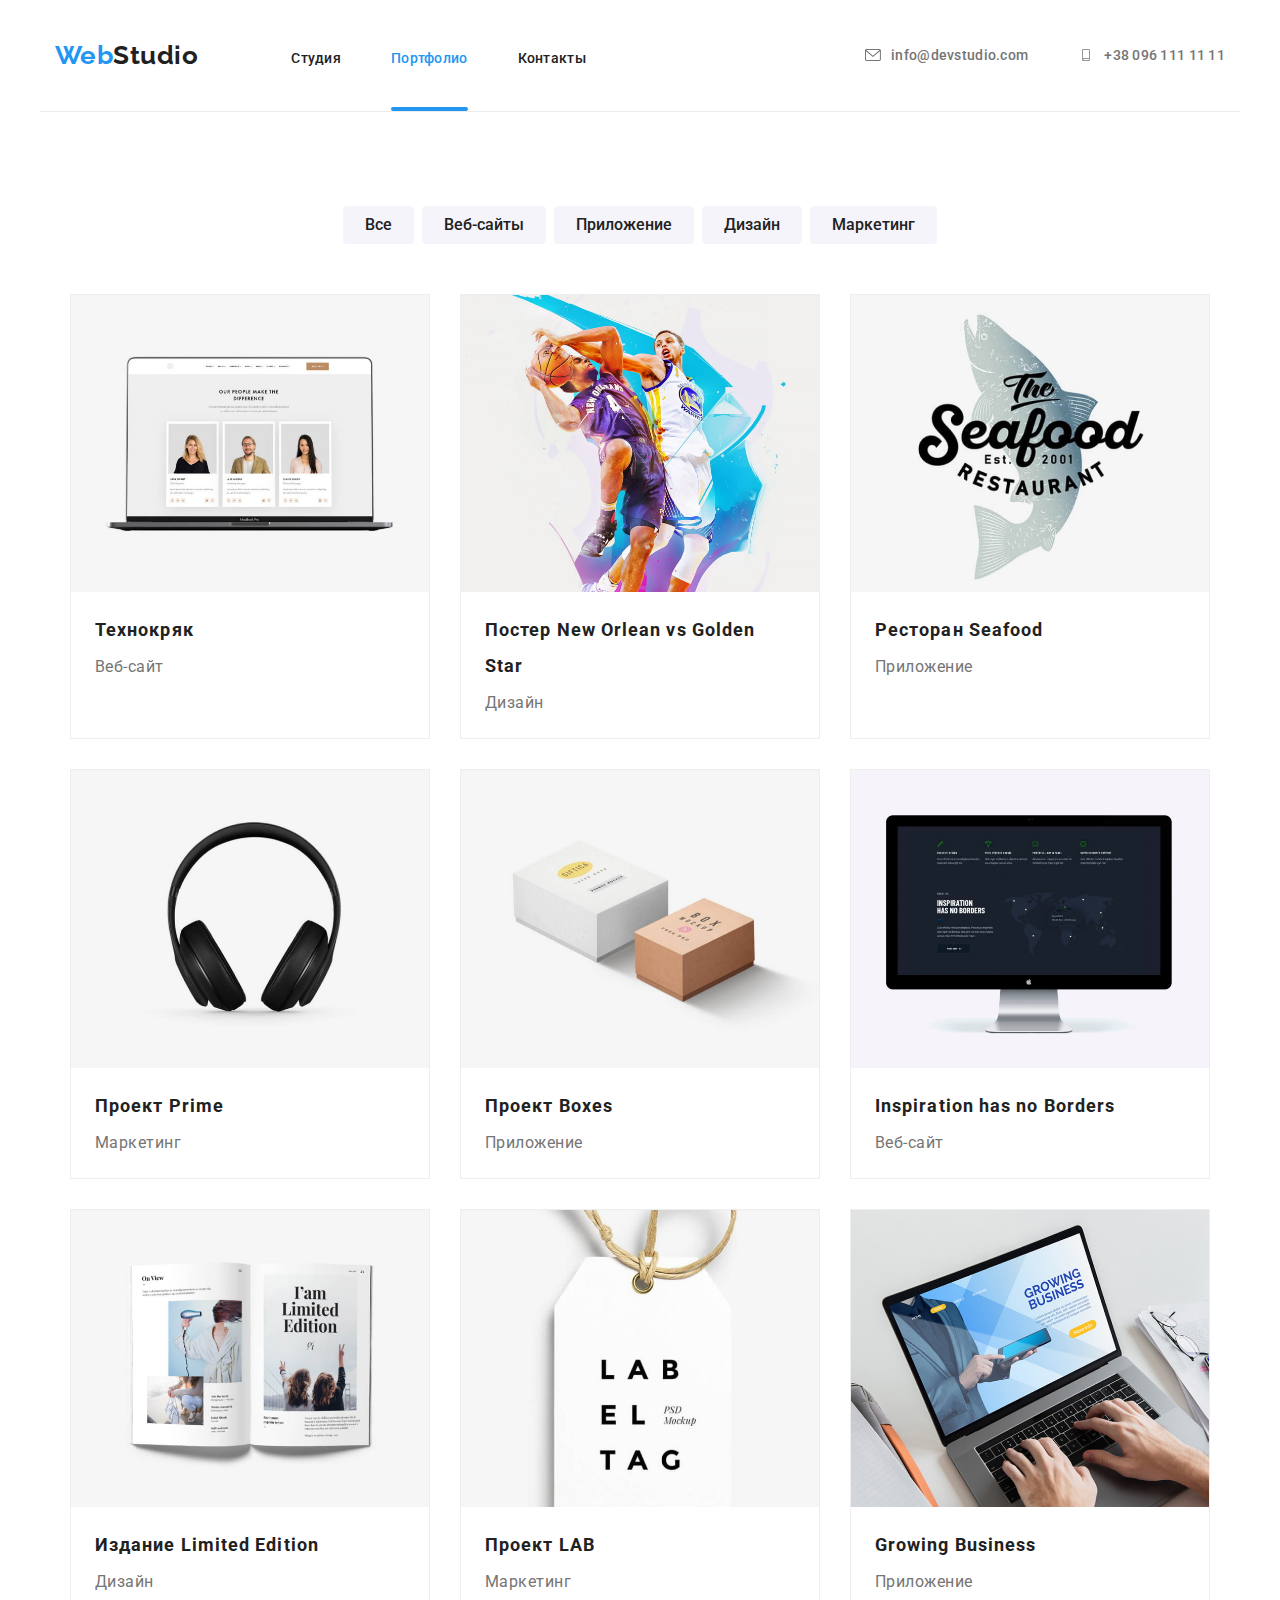
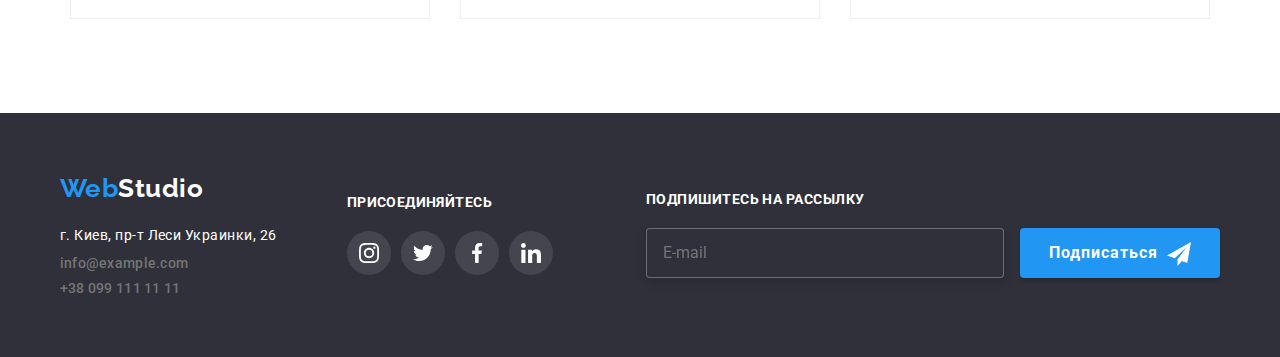
==== commit a41d8312: "Правки validator.w3.org" ====
--- a/portfolio.html
+++ b/portfolio.html
@@ -5,349 +5,464 @@
     <meta http-equiv="X-UA-Compatible" content="IE=edge" />
     <meta name="viewport" content="width=device-width, initial-scale=1.0" />
     <title>Document</title>
-    <link rel="stylesheet" href="https://cdn.jsdelivr.net/npm/modern-normalize@1.1.0/modern-normalize.min.css">
+    <link rel="stylesheet" href="https://cdn.jsdelivr.net/npm/modern-normalize@1.1.0/modern-normalize.min.css" />
     <link rel="preconnect" href="https://fonts.googleapis.com" />
     <link rel="preconnect" href="https://fonts.gstatic.com" crossorigin />
     <link href="https://fonts.googleapis.com/css2?family=Raleway:wght@700&family=Roboto:wght@400;500;700;900&display=swap" rel="stylesheet" />
-    <link rel="stylesheet" href="./css/main.min.css">
+    <link rel="stylesheet" href="./css/main.min.css" />
   </head>
   <body>
     <header>
-     <div class="container cont-header-portfolio">
+      <div class="container cont-header-portfolio">
         <a href="./index.html" class="nav-logo link"><span class="logo">Web</span>Studio</a>
         <button class="menu-button" data-menu-button aria-label="Переключатель мобильного меню">
-         <svg class="menu-button__icon" width="40" height="40">
-          <use class="menu-button__icon-menu" href="./icon/symbol-defs.svg#icon-menu_40px"></use>
-          <use class="menu-button__icon-slose" href="./icon/symbol-defs.svg#icon-close_40px"></use>
-        </svg>
+          <svg class="menu-button__icon" width="40" height="40">
+            <use class="menu-button__icon-menu" href="./icon/symbol-defs.svg#icon-menu_40px"></use>
+            <use class="menu-button__icon-slose" href="./icon/symbol-defs.svg#icon-close_40px"></use>
+          </svg>
         </button>
         <div class="menu-container" data-menu>
           <nav class="nav">
-          <ul class="nav__list">
-            <li class="nav__item"><a href="./index.html" class="nav__link link is-hidden">Студия</a></li>
-            <li class="nav__item"><a href="./portfolio.html" class="nav__link link current">Портфолио</a></li>
-            <li class="nav__item"><a href="#" class="nav__link link is-hidden">Контакты</a></li>
+            <ul class="nav__list">
+              <li class="nav__item"><a href="./index.html" class="nav__link link is-hidden">Студия</a></li>
+              <li class="nav__item"><a href="./portfolio.html" class="nav__link link current">Портфолио</a></li>
+              <li class="nav__item"><a href="#" class="nav__link link is-hidden">Контакты</a></li>
             </ul>
           </nav>
           <ul class="header-list">
-          <li class="nav__item"><a href="mailto:info@devstudio.com" class="nav__tel nav__tel--mob-mail link">
-            <svg class="nav__icon">
-              <use href="./icon/symbol-defs.svg#icon-envelope"></use>
-            </svg>
-            info@devstudio.com</a></li>
-          <li class="nav__item"><a href="tel:+380961111111" class="nav__tel nav__tel--mob-tel link">
-            <svg class="nav__icon">
-              <use href="./icon/symbol-defs.svg#icon-smartphone"></use>
-            </svg>
-            +38 096 111 11 11</a></li>
-           </ul>
-            <ul class="menu-container__list list">
-              <li class="menu-container__item"><a class="menu-container__link" href="http://" target="_blank" rel="noopener noreferrer">Instagram</a></li>
-              <li class="menu-container__item"><a class="menu-container__link" href="http://" target="_blank" rel="noopener noreferrer">Twitter</a></li>
-              <li class="menu-container__item"><a class="menu-container__link" href="http://" target="_blank" rel="noopener noreferrer">Facebook</a></li>
-              <li class="menu-container__item"><a class="menu-container__link" href="http://" target="_blank" rel="noopener noreferrer">LinkedIn</a></li>
-            </ul>
+            <li class="nav__item">
+              <a href="mailto:info@devstudio.com" class="nav__tel nav__tel--mob-mail link">
+                <svg class="nav__icon">
+                  <use href="./icon/symbol-defs.svg#icon-envelope"></use>
+                </svg>
+                info@devstudio.com</a
+              >
+            </li>
+            <li class="nav__item">
+              <a href="tel:+380961111111" class="nav__tel nav__tel--mob-tel link">
+                <svg class="nav__icon">
+                  <use href="./icon/symbol-defs.svg#icon-smartphone"></use>
+                </svg>
+                +38 096 111 11 11</a
+              >
+            </li>
+          </ul>
+          <ul class="menu-container__list list">
+            <li class="menu-container__item">
+              <a class="menu-container__link" href="http://" target="_blank" rel="noopener noreferrer">Instagram</a>
+            </li>
+            <li class="menu-container__item"><a class="menu-container__link" href="http://" target="_blank" rel="noopener noreferrer">Twitter</a></li>
+            <li class="menu-container__item">
+              <a class="menu-container__link" href="http://" target="_blank" rel="noopener noreferrer">Facebook</a>
+            </li>
+            <li class="menu-container__item">
+              <a class="menu-container__link" href="http://" target="_blank" rel="noopener noreferrer">LinkedIn</a>
+            </li>
+          </ul>
+        </div>
       </div>
-     </div>
     </header>
 
     <main>
       <!-- Секция навигации -->
       <section class="port-nav">
-       <div class="container">
+        <div class="container">
           <h1 class="visually-hidden">Список наших работ</h1>
-        <ul class="cont-list">
-          <li><button type="button" class="port-nav__link">Все</button></li>
-          <li><button type="button" class="port-nav__link">Веб-сайты</button></li>
-          <li><button type="button" class="port-nav__link">Приложение</button></li>
-          <li><button type="button" class="port-nav__link">Дизайн</button></li>
-          <li><button type="button" class="port-nav__link">Маркетинг</button></li>
-        </ul>
-       </div>
+          <ul class="cont-list">
+            <li><button type="button" class="port-nav__link">Все</button></li>
+            <li><button type="button" class="port-nav__link">Веб-сайты</button></li>
+            <li><button type="button" class="port-nav__link">Приложение</button></li>
+            <li><button type="button" class="port-nav__link">Дизайн</button></li>
+            <li><button type="button" class="port-nav__link">Маркетинг</button></li>
+          </ul>
+        </div>
       </section>
 
       <!-- Основная секция 2 страницы -->
       <section class="port-page">
-       <div class="container">
-         <ul class="port-page__list">
-          <li class="port-page__item">
-            <a href="" class="link">
-              <div class="wrapper-img">
-                <!-- <img src="./images/img-1.jpg" width="370" alt="Технокряк" /> -->
-
-                  <picture>
-                  <source srcset="/images/portfolio/mobile/portfolio-1-480.jpg 450w, /images/portfolio/mobile/portfolio-1-480@2.jpg 900w" media="(max-width: 767px)" sizes="(max-width: 767px) 100vw">
-                  <source srcset="/images/portfolio/tablet/portfolio-1-768.jpg 354w, /images/portfolio/tablet/portfolio-1-768@2.jpg 708w" media="(min-width: 768px)" sizes="(min-width: 768px) 100vw">
-                  <source srcset="/images/portfolio/portfolio-1-1200 370w, /images/portfolio/portfolio-1-1200@2.jpg 740w" media="(min-width: 1200px)" sizes="(min-width: 1200px) 100vw">
-                  <img src="/images/portfolio/mobile/portfolio-1-480.jpg" alt="Технокряк">
-                  </picture>
-
-                   <p class="hidden-text is-hidden">
-                Ресурс предлагает комплексные предложения с разным уровнем функционала и сервисов. Все это позволит посетителю получить исчерпывающие
-                сведения о компании или частном лице.
-              </p>
-                </div>
-              <div class="port-page__block">
-                <h3 class="port-page__subtitle">Технокряк</h3>
-              <p class="port-page__text">Веб-сайт</p>
-              </div>
-            </a>
-          </li>
-          <li class="port-page__item">
-            <a href="" class="link">
-              <div class="wrapper-img">
-              <!-- <img src="./images/img-2.jpg" width="370" alt="Постер New Orlean vs Golden Star" /> -->
-
-                  <picture>
-                  <source srcset="/images/portfolio/mobile/portfolio-2-480.jpg 450w, /images/portfolio/mobile/portfolio-2-480@2.jpg 900w" media="(max-width: 767px)" sizes="(max-width: 767px) 100vw">
-                  <source srcset="/images/portfolio/tablet/portfolio-2-768.jpg 354w, /images/portfolio/tablet/portfolio-2-768@2.jpg 708w" media="(min-width: 768px)" sizes="(min-width: 768px) 100vw">
-                  <source srcset="/images/portfolio/portfolio-2-1200 370w, /images/portfolio/portfolio-2-1200@2.jpg 740w" media="(min-width: 1200px)" sizes="(min-width: 1200px) 100vw">
-                  <img src="/images/portfolio/mobile/portfolio-2-480.jpg" alt="Постер New Orlean vs Golden Star">
-                  </picture>
-
-              <p class="hidden-text is-hidden">
-                Ресурс предлагает комплексные предложения с разным уровнем функционала и сервисов. Все это позволит посетителю получить исчерпывающие
-                сведения о компании или частном лице.
-              </p>
-                </div>
-              <div class="port-page__block">
-              <h3 class="port-page__subtitle">Постер <span lang="en">New Orlean vs Golden Star</span></h3>
-              <p class="port-page__text">Дизайн</p>
-              </div>
-            
-            </a>
-          </li>
-          <li class="port-page__item">
-            <a href="" class="link">
-              <div class="wrapper-img">
-              <!-- <img src="./images/img-3.jpg" width="370" alt="Ресторан Seafood" /> -->
-              
-              <picture>
-                  <source srcset="/images/portfolio/mobile/portfolio-3-480.jpg 450w, /images/portfolio/mobile/portfolio-3-480@2.jpg 900w" media="(max-width: 767px)" sizes="(max-width: 767px) 100vw">
-                  <source srcset="/images/portfolio/tablet/portfolio-3-768.jpg 354w, /images/portfolio/tablet/portfolio-3-768@2.jpg 708w" media="(min-width: 768px)" sizes="(min-width: 768px) 100vw">
-                  <source srcset="/images/portfolio/portfolio-3-1200 370w, /images/portfolio/portfolio-3-1200@2.jpg 740w" media="(min-width: 1200px)" sizes="(min-width: 1200px) 100vw">
-                  <img src="/images/portfolio/mobile/portfolio-3-480.jpg" alt="Ресторан Seafood">
-                </picture>
-              
-                <p class="hidden-text is-hidden">
-                Ресурс предлагает комплексные предложения с разным уровнем функционала и сервисов. Все это позволит посетителю получить исчерпывающие
-                сведения о компании или частном лице.
-              </p>
-                </div>
-              <div class="port-page__block">
-              <h3 class="port-page__subtitle">Ресторан <span lang="en">Seafood</span></h3>
-              <p class="port-page__text">Приложение</p>
-              </div>
-          
-            </a>
-          </li>
-          <li class="port-page__item">
-            <a href="" class="link">
-              <div class="wrapper-img">
-              <!-- <img src="./images/img-4.jpg" width="370" alt="Проект Prime" /> -->
-
-                <picture>
-                  <source srcset="/images/portfolio/mobile/portfolio-4-480.jpg 450w, /images/portfolio/mobile/portfolio-4-480@2.jpg 900w" media="(max-width: 767px)" sizes="(max-width: 767px) 100vw">
-                  <source srcset="/images/portfolio/tablet/portfolio-4-768.jpg 354w, /images/portfolio/tablet/portfolio-4-768@2.jpg 708w" media="(min-width: 768px)" sizes="(min-width: 768px) 100vw">
-                  <source srcset="/images/portfolio/portfolio-4-1200 370w, /images/portfolio/portfolio-4-1200@2.jpg 740w" media="(min-width: 1200px)" sizes="(min-width: 1200px) 100vw">
-                  <img src="/images/portfolio/mobile/portfolio-4-480.jpg" alt="Проект Prime">
-                </picture>
-
-              <p class="hidden-text is-hidden">
-                Ресурс предлагает комплексные предложения с разным уровнем функционала и сервисов. Все это позволит посетителю получить исчерпывающие
-                сведения о компании или частном лице.
-              </p>
-                </div>
-              <div class="port-page__block">
-              <h3 class="port-page__subtitle">Проект <span lang="en"><Prime</span></h3>
-              <p class="port-page__text">Маркетинг</p>
-              </div>
-     
-            </a>
-          </li>
-          <li class="port-page__item">
-            <a href="" class="link">
-              <div class="wrapper-img">
-              <!-- <img src="./images/img-5.jpg" width="370" alt="Проект Boxes" /> -->
-
-                <picture>
-                  <source srcset="/images/portfolio/mobile/portfolio-5-480.jpg 450w, /images/portfolio/mobile/portfolio-5-480@2.jpg 900w" media="(max-width: 767px)" sizes="(max-width: 767px) 100vw">
-                  <source srcset="/images/portfolio/tablet/portfolio-5-768.jpg 354w, /images/portfolio/tablet/portfolio-5-768@2.jpg 708w" media="(min-width: 768px)" sizes="(min-width: 768px) 100vw">
-                  <source srcset="/images/portfolio/portfolio-5-1200 370w, /images/portfolio/portfolio-5-1200@2.jpg 740w" media="(min-width: 1200px)" sizes="(min-width: 1200px) 100vw">
-                  <img src="/images/portfolio/mobile/portfolio-5-480.jpg" alt="Проект Boxes">
-                </picture>
-
-              <p class="hidden-text is-hidden">
-                Ресурс предлагает комплексные предложения с разным уровнем функционала и сервисов. Все это позволит посетителю получить исчерпывающие
-                сведения о компании или частном лице.
-              </p>
-                </div>
-              <div class="port-page__block">
-              <h3 class="port-page__subtitle">Проект <span lang="en">Boxes</span></h3>
-              <p class="port-page__text">Приложение</p>
-              </div>
-     
-            </a>
-          </li>
-          <li class="port-page__item">
-            <a href="" class="link">
-              <div class="wrapper-img">
-              <!-- <img src="./images/img-6.jpg" width="370" alt="Inspiration has no Borders" /> -->
-
-                 <picture>
-                  <source srcset="/images/portfolio/mobile/portfolio-6-480.jpg 450w, /images/portfolio/mobile/portfolio-6-480@2.jpg 900w" media="(max-width: 767px)" sizes="(max-width: 767px) 100vw">
-                  <source srcset="/images/portfolio/tablet/portfolio-6-768.jpg 354w, /images/portfolio/tablet/portfolio-6-768@2.jpg 708w" media="(min-width: 768px)" sizes="(min-width: 768px) 100vw">
-                  <source srcset="/images/portfolio/portfolio-6-1200 370w, /images/portfolio/portfolio-6-1200@2.jpg 740w" media="(min-width: 1200px)" sizes="(min-width: 1200px) 100vw">
-                  <img src="/images/portfolio/mobile/portfolio-6-480.jpg" alt="Inspiration has no Borders">
-                </picture>
-
-              <p class="hidden-text is-hidden">
-                Ресурс предлагает комплексные предложения с разным уровнем функционала и сервисов. Все это позволит посетителю получить исчерпывающие
-                сведения о компании или частном лице.
-              </p>
-                </div>
-              <div class="port-page__block">
-              <h3 class="port-page__subtitle" lang="en">Inspiration has no Borders</h3>
-              <p class="port-page__text">Веб-сайт</p>
-              </div>
-          
-            </a>
-          </li>
-          <li class="port-page__item">
-            <a href="" class="link">
-              <div class="wrapper-img">
-              <!-- <img src="./images/img-7.jpg" width="370" alt="Издание Limited Edition" /> -->
-
-              <picture>
-                  <source srcset="/images/portfolio/mobile/portfolio-7-480.jpg 450w, /images/portfolio/mobile/portfolio-7-480@2.jpg 900w" media="(max-width: 767px)" sizes="(max-width: 767px) 100vw">
-                  <source srcset="/images/portfolio/tablet/portfolio-7-768.jpg 354w, /images/portfolio/tablet/portfolio-7-768@2.jpg 708w" media="(min-width: 768px)" sizes="(min-width: 768px) 100vw">
-                  <source srcset="/images/portfolio/portfolio-7-1200 370w, /images/portfolio/portfolio-7-1200@2.jpg 740w" media="(min-width: 1200px)" sizes="(min-width: 1200px) 100vw">
-                  <img src="/images/portfolio/mobile/portfolio-7-480.jpg" alt="Издание Limited Edition">
-                </picture>
-
-              <p class="hidden-text is-hidden">
-                Ресурс предлагает комплексные предложения с разным уровнем функционала и сервисов. Все это позволит посетителю получить исчерпывающие
-                сведения о компании или частном лице.
-              </p>
-                </div>
-              <div class="port-page__block">
-              <h3 class="port-page__subtitle">Издание <span lang="en">Limited Edition</span></h3>
-              <p class="port-page__text">Дизайн</p>
-              </div>
-           
-            </a>
-          </li>
-          <li class="port-page__item">
-            <a href="" class="link">
-              <div class="wrapper-img">
-              <!-- <img src="./images/img-8.jpg" width="370" alt="Проект LAB" /> -->
-
-                <picture>
-                  <source srcset="/images/portfolio/mobile/portfolio-8-480.jpg 450w, /images/portfolio/mobile/portfolio-8-480@2.jpg 900w" media="(max-width: 767px)" sizes="(max-width: 767px) 100vw">
-                  <source srcset="/images/portfolio/tablet/portfolio-8-768.jpg 354w, /images/portfolio/tablet/portfolio-8-768@2.jpg 708w" media="(min-width: 768px)" sizes="(min-width: 768px) 100vw">
-                  <source srcset="/images/portfolio/portfolio-8-1200 370w, /images/portfolio/portfolio-8-1200@2.jpg 740w" media="(min-width: 1200px)" sizes="(min-width: 1200px) 100vw">
-                  <img src="/images/portfolio/mobile/portfolio-8-480.jpg" alt="Проект LAB">
-                </picture>
-
-              <p class="hidden-text is-hidden">
-                Ресурс предлагает комплексные предложения с разным уровнем функционала и сервисов. Все это позволит посетителю получить исчерпывающие
-                сведения о компании или частном лице.
-              </p>
-                </div>
-              <div class="port-page__block">
-              <h3 class="port-page__subtitle">Проект <span lang="en">LAB</span></h3>
-              <p class="port-page__text">Маркетинг</p>
-              </div>
-         
-            </a>
-          </li>
-          <li class="port-page__item">
-            <a href="" class="link">
-              <div class="wrapper-img">
-              <!-- <img src="./images/img-9.jpg" width="370" alt="Growing Business" /> -->
-
-                <picture>
-                  <source srcset="/images/portfolio/mobile/portfolio-9-480.jpg 450w, /images/portfolio/mobile/portfolio-9-480@2.jpg 900w" media="(max-width: 767px)" sizes="(max-width: 767px) 100vw">
-                  <source srcset="/images/portfolio/tablet/portfolio-9-768.jpg 354w, /images/portfolio/tablet/portfolio-9-768@2.jpg 708w" media="(min-width: 768px)" sizes="(min-width: 768px) 100vw">
-                  <source srcset="/images/portfolio/portfolio-9-1200 370w, /images/portfolio/portfolio-9-1200@2.jpg 740w" media="(min-width: 1200px)" sizes="(min-width: 1200px) 100vw">
-                  <img src="/images/portfolio/mobile/portfolio-9-480.jpg" alt="Growing Business">
-                </picture>
-
-              <p class="hidden-text is-hidden">
-                Ресурс предлагает комплексные предложения с разным уровнем функционала и сервисов. Все это позволит посетителю получить исчерпывающие
-                сведения о компании или частном лице.
-              </p>
-                </div>
-              <div class="port-page__block">
-              <h3 class="port-page__subtitle" lang="en">Growing Business</h3>
-              <p class="port-page__text">Приложение</p>
-              </div>
-          
-            </a>
-          </li>
-        </ul>
-       </div>
+        <div class="container">
+          <ul class="port-page__list">
+            <li class="port-page__item">
+              <a href="" class="link">
+                <div class="wrapper-img">
+                  <!-- <img src="./images/img-1.jpg" width="370" alt="Технокряк" /> -->
+
+                  <picture>
+                    <source
+                      srcset="./images/portfolio/mobile/portfolio-1-480.jpg 450w, ./images/portfolio/mobile/portfolio-1-480@2.jpg 900w"
+                      media="(max-width: 767px)"
+                      sizes="(max-width: 767px) 100vw"
+                    />
+                    <source
+                      srcset="./images/portfolio/tablet/portfolio-1-768.jpg 354w, ./images/portfolio/tablet/portfolio-1-768@2.jpg 708w"
+                      media="(min-width: 768px)"
+                      sizes="(min-width: 768px) 100vw"
+                    />
+                    <source
+                      srcset="./images/portfolio/portfolio-1-1200 370w, ./images/portfolio/portfolio-1-1200@2.jpg 740w"
+                      media="(min-width: 1200px)"
+                      sizes="(min-width: 1200px) 100vw"
+                    />
+                    <img src="./images/portfolio/mobile/portfolio-1-480.jpg" alt="Технокряк" />
+                  </picture>
+
+                  <p class="hidden-text is-hidden">
+                    Ресурс предлагает комплексные предложения с разным уровнем функционала и сервисов. Все это позволит посетителю получить
+                    исчерпывающие сведения о компании или частном лице.
+                  </p>
+                </div>
+                <div class="port-page__block">
+                  <h3 class="port-page__subtitle">Технокряк</h3>
+                  <p class="port-page__text">Веб-сайт</p>
+                </div>
+              </a>
+            </li>
+            <li class="port-page__item">
+              <a href="" class="link">
+                <div class="wrapper-img">
+                  <!-- <img src="./images/img-2.jpg" width="370" alt="Постер New Orlean vs Golden Star" /> -->
+
+                  <picture>
+                    <source
+                      srcset="./images/portfolio/mobile/portfolio-2-480.jpg 450w, ./images/portfolio/mobile/portfolio-2-480@2.jpg 900w"
+                      media="(max-width: 767px)"
+                      sizes="(max-width: 767px) 100vw"
+                    />
+                    <source
+                      srcset="./images/portfolio/tablet/portfolio-2-768.jpg 354w, ./images/portfolio/tablet/portfolio-2-768@2.jpg 708w"
+                      media="(min-width: 768px)"
+                      sizes="(min-width: 768px) 100vw"
+                    />
+                    <source
+                      srcset="./images/portfolio/portfolio-2-1200 370w, ./images/portfolio/portfolio-2-1200@2.jpg 740w"
+                      media="(min-width: 1200px)"
+                      sizes="(min-width: 1200px) 100vw"
+                    />
+                    <img src="./images/portfolio/mobile/portfolio-2-480.jpg" alt="Постер New Orlean vs Golden Star" />
+                  </picture>
+
+                  <p class="hidden-text is-hidden">
+                    Ресурс предлагает комплексные предложения с разным уровнем функционала и сервисов. Все это позволит посетителю получить
+                    исчерпывающие сведения о компании или частном лице.
+                  </p>
+                </div>
+                <div class="port-page__block">
+                  <h3 class="port-page__subtitle">Постер <span lang="en">New Orlean vs Golden Star</span></h3>
+                  <p class="port-page__text">Дизайн</p>
+                </div>
+              </a>
+            </li>
+            <li class="port-page__item">
+              <a href="" class="link">
+                <div class="wrapper-img">
+                  <!-- <img src="./images/img-3.jpg" width="370" alt="Ресторан Seafood" /> -->
+
+                  <picture>
+                    <source
+                      srcset="./images/portfolio/mobile/portfolio-3-480.jpg 450w, ./images/portfolio/mobile/portfolio-3-480@2.jpg 900w"
+                      media="(max-width: 767px)"
+                      sizes="(max-width: 767px) 100vw"
+                    />
+                    <source
+                      srcset="./images/portfolio/tablet/portfolio-3-768.jpg 354w, ./images/portfolio/tablet/portfolio-3-768@2.jpg 708w"
+                      media="(min-width: 768px)"
+                      sizes="(min-width: 768px) 100vw"
+                    />
+                    <source
+                      srcset="./images/portfolio/portfolio-3-1200 370w, ./images/portfolio/portfolio-3-1200@2.jpg 740w"
+                      media="(min-width: 1200px)"
+                      sizes="(min-width: 1200px) 100vw"
+                    />
+                    <img src="./images/portfolio/mobile/portfolio-3-480.jpg" alt="Ресторан Seafood" />
+                  </picture>
+
+                  <p class="hidden-text is-hidden">
+                    Ресурс предлагает комплексные предложения с разным уровнем функционала и сервисов. Все это позволит посетителю получить
+                    исчерпывающие сведения о компании или частном лице.
+                  </p>
+                </div>
+                <div class="port-page__block">
+                  <h3 class="port-page__subtitle">Ресторан <span lang="en">Seafood</span></h3>
+                  <p class="port-page__text">Приложение</p>
+                </div>
+              </a>
+            </li>
+            <li class="port-page__item">
+              <a href="" class="link">
+                <div class="wrapper-img">
+                  <!-- <img src="./images/img-4.jpg" width="370" alt="Проект Prime" /> -->
+
+                  <picture>
+                    <source
+                      srcset="./images/portfolio/mobile/portfolio-4-480.jpg 450w, ./images/portfolio/mobile/portfolio-4-480@2.jpg 900w"
+                      media="(max-width: 767px)"
+                      sizes="(max-width: 767px) 100vw"
+                    />
+                    <source
+                      srcset="./images/portfolio/tablet/portfolio-4-768.jpg 354w, ./images/portfolio/tablet/portfolio-4-768@2.jpg 708w"
+                      media="(min-width: 768px)"
+                      sizes="(min-width: 768px) 100vw"
+                    />
+                    <source
+                      srcset="./images/portfolio/portfolio-4-1200 370w, ./images/portfolio/portfolio-4-1200@2.jpg 740w"
+                      media="(min-width: 1200px)"
+                      sizes="(min-width: 1200px) 100vw"
+                    />
+                    <img src="./images/portfolio/mobile/portfolio-4-480.jpg" alt="Проект Prime" />
+                  </picture>
+
+                  <p class="hidden-text is-hidden">
+                    Ресурс предлагает комплексные предложения с разным уровнем функционала и сервисов. Все это позволит посетителю получить
+                    исчерпывающие сведения о компании или частном лице.
+                  </p>
+                </div>
+                <div class="port-page__block">
+                  <h3 class="port-page__subtitle">Проект <span lang="en">Prime</span></h3>
+                  <p class="port-page__text">Маркетинг</p>
+                </div>
+              </a>
+            </li>
+            <li class="port-page__item">
+              <a href="" class="link">
+                <div class="wrapper-img">
+                  <!-- <img src="./images/img-5.jpg" width="370" alt="Проект Boxes" /> -->
+
+                  <picture>
+                    <source
+                      srcset="./images/portfolio/mobile/portfolio-5-480.jpg 450w, ./images/portfolio/mobile/portfolio-5-480@2.jpg 900w"
+                      media="(max-width: 767px)"
+                      sizes="(max-width: 767px) 100vw"
+                    />
+                    <source
+                      srcset="./images/portfolio/tablet/portfolio-5-768.jpg 354w, ./images/portfolio/tablet/portfolio-5-768@2.jpg 708w"
+                      media="(min-width: 768px)"
+                      sizes="(min-width: 768px) 100vw"
+                    />
+                    <source
+                      srcset="./images/portfolio/portfolio-5-1200 370w, ./images/portfolio/portfolio-5-1200@2.jpg 740w"
+                      media="(min-width: 1200px)"
+                      sizes="(min-width: 1200px) 100vw"
+                    />
+                    <img src="./images/portfolio/mobile/portfolio-5-480.jpg" alt="Проект Boxes" />
+                  </picture>
+
+                  <p class="hidden-text is-hidden">
+                    Ресурс предлагает комплексные предложения с разным уровнем функционала и сервисов. Все это позволит посетителю получить
+                    исчерпывающие сведения о компании или частном лице.
+                  </p>
+                </div>
+                <div class="port-page__block">
+                  <h3 class="port-page__subtitle">Проект <span lang="en">Boxes</span></h3>
+                  <p class="port-page__text">Приложение</p>
+                </div>
+              </a>
+            </li>
+            <li class="port-page__item">
+              <a href="" class="link">
+                <div class="wrapper-img">
+                  <!-- <img src="./images/img-6.jpg" width="370" alt="Inspiration has no Borders" /> -->
+
+                  <picture>
+                    <source
+                      srcset="./images/portfolio/mobile/portfolio-6-480.jpg 450w, ./images/portfolio/mobile/portfolio-6-480@2.jpg 900w"
+                      media="(max-width: 767px)"
+                      sizes="(max-width: 767px) 100vw"
+                    />
+                    <source
+                      srcset="./images/portfolio/tablet/portfolio-6-768.jpg 354w, ./images/portfolio/tablet/portfolio-6-768@2.jpg 708w"
+                      media="(min-width: 768px)"
+                      sizes="(min-width: 768px) 100vw"
+                    />
+                    <source
+                      srcset="./images/portfolio/portfolio-6-1200 370w, ./images/portfolio/portfolio-6-1200@2.jpg 740w"
+                      media="(min-width: 1200px)"
+                      sizes="(min-width: 1200px) 100vw"
+                    />
+                    <img src="./images/portfolio/mobile/portfolio-6-480.jpg" alt="Inspiration has no Borders" />
+                  </picture>
+
+                  <p class="hidden-text is-hidden">
+                    Ресурс предлагает комплексные предложения с разным уровнем функционала и сервисов. Все это позволит посетителю получить
+                    исчерпывающие сведения о компании или частном лице.
+                  </p>
+                </div>
+                <div class="port-page__block">
+                  <h3 class="port-page__subtitle" lang="en">Inspiration has no Borders</h3>
+                  <p class="port-page__text">Веб-сайт</p>
+                </div>
+              </a>
+            </li>
+            <li class="port-page__item">
+              <a href="" class="link">
+                <div class="wrapper-img">
+                  <!-- <img src="./images/img-7.jpg" width="370" alt="Издание Limited Edition" /> -->
+
+                  <picture>
+                    <source
+                      srcset="./images/portfolio/mobile/portfolio-7-480.jpg 450w, ./images/portfolio/mobile/portfolio-7-480@2.jpg 900w"
+                      media="(max-width: 767px)"
+                      sizes="(max-width: 767px) 100vw"
+                    />
+                    <source
+                      srcset="./images/portfolio/tablet/portfolio-7-768.jpg 354w, ./images/portfolio/tablet/portfolio-7-768@2.jpg 708w"
+                      media="(min-width: 768px)"
+                      sizes="(min-width: 768px) 100vw"
+                    />
+                    <source
+                      srcset="./images/portfolio/portfolio-7-1200 370w, ./images/portfolio/portfolio-7-1200@2.jpg 740w"
+                      media="(min-width: 1200px)"
+                      sizes="(min-width: 1200px) 100vw"
+                    />
+                    <img src="./images/portfolio/mobile/portfolio-7-480.jpg" alt="Издание Limited Edition" />
+                  </picture>
+
+                  <p class="hidden-text is-hidden">
+                    Ресурс предлагает комплексные предложения с разным уровнем функционала и сервисов. Все это позволит посетителю получить
+                    исчерпывающие сведения о компании или частном лице.
+                  </p>
+                </div>
+                <div class="port-page__block">
+                  <h3 class="port-page__subtitle">Издание <span lang="en">Limited Edition</span></h3>
+                  <p class="port-page__text">Дизайн</p>
+                </div>
+              </a>
+            </li>
+            <li class="port-page__item">
+              <a href="" class="link">
+                <div class="wrapper-img">
+                  <!-- <img src="./images/img-8.jpg" width="370" alt="Проект LAB" /> -->
+
+                  <picture>
+                    <source
+                      srcset="./images/portfolio/mobile/portfolio-8-480.jpg 450w, ./images/portfolio/mobile/portfolio-8-480@2.jpg 900w"
+                      media="(max-width: 767px)"
+                      sizes="(max-width: 767px) 100vw"
+                    />
+                    <source
+                      srcset="./images/portfolio/tablet/portfolio-8-768.jpg 354w, ./images/portfolio/tablet/portfolio-8-768@2.jpg 708w"
+                      media="(min-width: 768px)"
+                      sizes="(min-width: 768px) 100vw"
+                    />
+                    <source
+                      srcset="./images/portfolio/portfolio-8-1200 370w, ./images/portfolio/portfolio-8-1200@2.jpg 740w"
+                      media="(min-width: 1200px)"
+                      sizes="(min-width: 1200px) 100vw"
+                    />
+                    <img src="./images/portfolio/mobile/portfolio-8-480.jpg" alt="Проект LAB" />
+                  </picture>
+
+                  <p class="hidden-text is-hidden">
+                    Ресурс предлагает комплексные предложения с разным уровнем функционала и сервисов. Все это позволит посетителю получить
+                    исчерпывающие сведения о компании или частном лице.
+                  </p>
+                </div>
+                <div class="port-page__block">
+                  <h3 class="port-page__subtitle">Проект <span lang="en">LAB</span></h3>
+                  <p class="port-page__text">Маркетинг</p>
+                </div>
+              </a>
+            </li>
+            <li class="port-page__item">
+              <a href="" class="link">
+                <div class="wrapper-img">
+                  <!-- <img src="./images/img-9.jpg" width="370" alt="Growing Business" /> -->
+
+                  <picture>
+                    <source
+                      srcset="./images/portfolio/mobile/portfolio-9-480.jpg 450w, ./images/portfolio/mobile/portfolio-9-480@2.jpg 900w"
+                      media="(max-width: 767px)"
+                      sizes="(max-width: 767px) 100vw"
+                    />
+                    <source
+                      srcset="./images/portfolio/tablet/portfolio-9-768.jpg 354w, ./images/portfolio/tablet/portfolio-9-768@2.jpg 708w"
+                      media="(min-width: 768px)"
+                      sizes="(min-width: 768px) 100vw"
+                    />
+                    <source
+                      srcset="./images/portfolio/portfolio-9-1200 370w, ./images/portfolio/portfolio-9-1200@2.jpg 740w"
+                      media="(min-width: 1200px)"
+                      sizes="(min-width: 1200px) 100vw"
+                    />
+                    <img src="./images/portfolio/mobile/portfolio-9-480.jpg" alt="Growing Business" />
+                  </picture>
+
+                  <p class="hidden-text is-hidden">
+                    Ресурс предлагает комплексные предложения с разным уровнем функционала и сервисов. Все это позволит посетителю получить
+                    исчерпывающие сведения о компании или частном лице.
+                  </p>
+                </div>
+                <div class="port-page__block">
+                  <h3 class="port-page__subtitle" lang="en">Growing Business</h3>
+                  <p class="port-page__text">Приложение</p>
+                </div>
+              </a>
+            </li>
+          </ul>
+        </div>
       </section>
     </main>
     <!-- Footer -->
     <footer class="footer">
-     <div class="container footer">
-      <div class="wrapper1">
-        <a href="./index.html" class="footer-logo link"><span class="logo">Web</span>Studio</a>
-      <address class="adr">
-        <ul class="adr__list">
-          <li class="adr__item"><a href="https://goo.gl/maps/qrtd7Mqz3KBHwFx2A" target="_blank" rel="noopener noreferrer" class="adr__map link">г. Киев, пр-т Леси Украинки, 26</a></li>
-          <li class="adr__item"><a href="mailto:info@example.com" class="nav__tel link">info@example.com</a></li>
-          <li class="adr__item"><a href="tel:+380991111111" class="nav__tel link">+38 099 111 11 11</a></li>
-        </ul>
-      </address>
-      </div>
-       <div class="wrapper2">
-        <p class="footer__descr">Присоединяйтесь</p>
-         <ul class="footer-list-icon">
-              <li class="footer-item-icon">
-                <a href="http://" target="_blank" rel="noopener noreferrer" class="link-icon">
-                  <svg class="footer-icon">
-                <use href="./icon/symbol-defs.svg#icon-instagram">
-              </svg>
-                </a>
+      <div class="container footer">
+        <div class="wrapper1">
+          <a href="./index.html" class="footer-logo link"><span class="logo">Web</span>Studio</a>
+          <address class="adr">
+            <ul class="adr__list">
+              <li class="adr__item">
+                <a href="https://goo.gl/maps/qrtd7Mqz3KBHwFx2A" target="_blank" rel="noopener noreferrer" class="adr__map link"
+                  >г. Киев, пр-т Леси Украинки, 26</a
+                >
               </li>
-              <li class="footer-item-icon">
-                <a href="http://" target="_blank" rel="noopener noreferrer" class="link-icon">
-                   <svg class="footer-icon">
-                <use href="./icon/symbol-defs.svg#icon-twitter">
-              </svg>
-                </a>
-            </li>
+              <li class="adr__item"><a href="mailto:info@example.com" class="nav__tel link">info@example.com</a></li>
+              <li class="adr__item"><a href="tel:+380991111111" class="nav__tel link">+38 099 111 11 11</a></li>
+            </ul>
+          </address>
+        </div>
+        <div class="wrapper2">
+          <p class="footer__descr">Присоединяйтесь</p>
+          <ul class="footer-list-icon">
             <li class="footer-item-icon">
               <a href="http://" target="_blank" rel="noopener noreferrer" class="link-icon">
-                 <svg class="footer-icon">
-                <use href="./icon/symbol-defs.svg#icon-facebook">
-              </svg>
+                <svg class="footer-icon">
+                  <use href="./icon/symbol-defs.svg#icon-instagram"></use>
+                </svg>
               </a>
             </li>
             <li class="footer-item-icon">
               <a href="http://" target="_blank" rel="noopener noreferrer" class="link-icon">
-                 <svg class="footer-icon">
-                <use href="./icon/symbol-defs.svg#icon-linkedin">
-              </svg>
-              </a>
-            </li>
-          </li>
-        </ul>
-       </div>
-       <div class="wrapper3">
-        <form class="form-footer">
-          <label class="footer-label">
-            <span class="footer-label-name"> Подпишитесь на рассылку </span>
-            <input type="email" name="email" class="footer-input" placeholder="E-mail">
-          </label>
-          <button type="submit" class="footer-button">Подписаться</button>
-        </form>
-        </div>
-     </div>
+                <svg class="footer-icon">
+                  <use href="./icon/symbol-defs.svg#icon-twitter"></use>
+                </svg>
+              </a>
+            </li>
+            <li class="footer-item-icon">
+              <a href="http://" target="_blank" rel="noopener noreferrer" class="link-icon">
+                <svg class="footer-icon">
+                  <use href="./icon/symbol-defs.svg#icon-facebook"></use>
+                </svg>
+              </a>
+            </li>
+            <li class="footer-item-icon">
+              <a href="http://" target="_blank" rel="noopener noreferrer" class="link-icon">
+                <svg class="footer-icon">
+                  <use href="./icon/symbol-defs.svg#icon-linkedin"></use>
+                </svg>
+              </a>
+            </li>
+          </ul>
+        </div>
+        <div class="wrapper3">
+          <form class="form-footer">
+            <label class="footer-label">
+              <span class="footer-label-name"> Подпишитесь на рассылку </span>
+              <input type="email" name="email" class="footer-input" placeholder="E-mail" />
+            </label>
+            <button type="submit" class="footer-button">Подписаться</button>
+          </form>
+        </div>
+      </div>
     </footer>
     <script src="./js/modal.js"></script>
-      <script src="./js/mobile-menu.js"></script>
+    <script src="./js/mobile-menu.js"></script>
   </body>
 </html>
--- a/css/main.min.css
+++ b/css/main.min.css
@@ -1 +1 @@
-:root{--primary-text-color: #757575;--primary-white-color: #ffffff;--title-text-color: #212121;--accent-color: #2196f3;--primary-bg-color: #f5f4fa;--primary-icon-color: #afb1b8;--dark-background-color: #2f303a;--grey-background-color: #f5f4fa;--accent-background-color: rgba(33, 150, 243, 0.9);--text-background-color: rgba(47, 48, 58, 0.8);--modal-background-color: rgba(0, 0, 0, 0.2);--primary-shadow: rgba(47, 48, 58, 0.4);--border-color: #eeeeee}h1,h2,h3,h4,h5,h6,p{margin:0}img{display:block;max-width:100%;height:auto}body{color:var(--primary-text-color);background-color:#fff;font-family:"Roboto",sans-serif;letter-spacing:.03em}.list{list-style:none;margin:0;padding:0}@media screen and (min-width: 768px){.list{display:-webkit-box;display:-ms-flexbox;display:flex;-ms-flex-wrap:wrap;flex-wrap:wrap;gap:30px;padding-top:60px;padding-bottom:60px}}@media screen and (min-width: 1200px){.list{padding-top:94px;padding-bottom:94px}}.link{text-decoration:none;color:var(--primary-text-color)}.visually-hidden{position:absolute;width:1px;height:1px;margin:-1px;border:0;padding:0;white-space:nowrap;-webkit-clip-path:inset(100%);clip-path:inset(100%);clip:rect(0 0 0 0);overflow:hidden}.container{margin:0 auto;padding-left:15px;padding-right:15px}@media screen and (min-width: 480px){.container{width:480px}}@media screen and (min-width: 768px){.container{width:768px}}@media screen and (min-width: 1200px){.container{width:1200px}}.cont-header{position:relative;display:-webkit-box;display:-ms-flexbox;display:flex;-webkit-box-align:center;-ms-flex-align:center;align-items:center}.cont-header-portfolio{position:relative;display:-webkit-box;display:-ms-flexbox;display:flex;-webkit-box-align:center;-ms-flex-align:center;align-items:center;border-bottom:1px solid #ececec}.menu-container{text-align:center;font-weight:500;font-size:40px;line-height:1.175;background-color:#fff;z-index:1}@media screen and (max-width: 767px){.menu-container{display:none;position:absolute;top:100%;left:0;width:100%;padding:48px 40px}.menu-container.is-open{display:block}}@media screen and (min-width: 768px){.menu-container{display:-webkit-box;display:-ms-flexbox;display:flex;-webkit-box-flex:1;-ms-flex-positive:1;flex-grow:1;-webkit-box-align:center;-ms-flex-align:center;align-items:center}}.menu-button{position:absolute;top:10px;right:15px;display:-webkit-box;display:-ms-flexbox;display:flex;-webkit-box-pack:center;-ms-flex-pack:center;justify-content:center;-webkit-box-align:center;-ms-flex-align:center;align-items:center;color:#000;background-color:rgba(0,0,0,0);border:rgba(0,0,0,0);cursor:pointer}.menu-button:hover{color:var(--accent-color)}.menu-button__icon{fill:currentColor}.menu-button__icon-slose{display:none}.is-open .menu-button__icon-slose{display:block}.is-open .menu-button__icon-menu{display:none}@media screen and (min-width: 768px){.menu-button{display:none}}nav{color:var(--title-text-color)}@media screen and (min-width: 768px){nav{display:-webkit-box;display:-ms-flexbox;display:flex;-webkit-box-align:center;-ms-flex-align:center;align-items:center}}.nav__list{list-style:none;margin:0;padding:0;text-align:start}@media screen and (min-width: 768px){.nav__list{display:-webkit-box;display:-ms-flexbox;display:flex;-webkit-box-align:center;-ms-flex-align:center;align-items:center}}.nav__link.current{color:var(--accent-color)}.nav-logo{font-family:"Raleway",sans-serif;text-decoration:none;font-weight:700;font-size:26px;line-height:1.2;color:var(--title-text-color);margin-right:93px;padding-top:16px;padding-bottom:16px}.nav-logo .logo{color:var(--accent-color)}.header-list{display:-webkit-box;display:-ms-flexbox;display:flex;-webkit-box-align:center;-ms-flex-align:center;align-items:center;margin-left:auto;margin-top:0;margin-bottom:0;list-style:none;padding:0}@media screen and (max-width: 767px){.header-list{-webkit-box-orient:vertical;-webkit-box-direction:reverse;-ms-flex-direction:column-reverse;flex-direction:column-reverse;-webkit-box-align:start;-ms-flex-align:start;align-items:flex-start;margin-top:100px}}@media screen and (min-width: 768px)and (max-width: 1199px){.header-list{display:-webkit-box;display:-ms-flexbox;display:flex;-webkit-box-orient:vertical;-webkit-box-direction:normal;-ms-flex-direction:column;flex-direction:column;-webkit-box-pack:center;-ms-flex-pack:center;justify-content:center;-webkit-box-align:start;-ms-flex-align:start;align-items:flex-start}.header-list .nav__item{padding:5px}.header-list .nav__item:not(:last-child){margin:0}}.nav__item{position:relative;padding-bottom:32px}@media screen and (min-width: 768px){.nav__item{padding-top:32px;padding-bottom:32px}.nav__item:not(:last-child){margin-right:50px}}.nav__link::after{content:" ";width:100%;height:4px;position:absolute;top:calc(100% - 4px);left:0;border-radius:2px;background-color:var(--accent-color)}@media screen and (max-width: 767px){.nav__link::after{display:none}}.is-hidden.nav__link::after{opacity:0;pointer-events:none}.nav__link{color:var(--title-text-color);font-weight:500;font-size:14px;line-height:1.14px;letter-spacing:.02em;list-style:none;vertical-align:middle}@media screen and (max-width: 767px){.nav__link{font-size:40px;line-height:47px}}.nav__link:hover,.nav__link:focus{color:var(--accent-color)}.nav__tel{color:var(--primary-text-color);font-family:"Roboto",sans-serif;font-weight:500;letter-spacing:.02em;font-style:normal;color:var(--primary-text-color)}@media screen and (max-width: 767px){.nav__tel .nav__icon{display:none}.nav__tel--mob-mail{font-size:24px;line-height:1.17}.nav__tel--mob-tel{font-size:34px;line-height:1.17;color:var(--accent-color)}}@media screen and (min-width: 768px){.nav__tel{display:-webkit-box;display:-ms-flexbox;display:flex;-webkit-box-align:center;-ms-flex-align:center;align-items:center;-webkit-box-pack:center;-ms-flex-pack:center;justify-content:center;font-size:14px;line-height:1.14}}@media screen and (min-width: 1200px){.nav__tel{-webkit-box-pack:start;-ms-flex-pack:start;justify-content:flex-start}}.nav__tel:hover,.nav__tel:focus{color:var(--accent-color)}.menu-container__list{display:-webkit-box;display:-ms-flexbox;display:flex;margin-top:64px}@media screen and (min-width: 768px){.menu-container__list{display:none}}.menu-container__link{font-weight:500;font-size:18px;line-height:1.22;color:var(--accent-color);text-decoration:none}.menu-container__item:not(:last-child)::after{content:" ";width:22px;height:1px;border:1px solid rgba(33,33,33,.2);margin-left:10px;margin-right:10px;-webkit-transform:rotate(90deg);transform:rotate(90deg);font-weight:500;font-size:18px;line-height:1.22}.hero{text-align:center}.hero{padding-top:118px;padding-bottom:118px;background-color:var(--dark-background-color);background-position:center;background-size:cover;background-repeat:no-repeat;margin-left:auto;margin-right:auto}@media screen and (max-width: 767px){.hero{max-width:480px;height:400px;background-image:-webkit-gradient(linear, left top, right top, from(var(--primary-shadow)), to(var(--primary-shadow))),url(/images/hero/hero-480.jpg);background-image:linear-gradient(to right, var(--primary-shadow), var(--primary-shadow)),url(/images/hero/hero-480.jpg)}}@media screen and (max-width: 767px)and (min-device-pixel-ratio: 2),screen and (max-width: 767px)and (-webkit-min-device-pixel-ratio: 2),screen and (max-width: 767px)and (min-resolution: 192dpi),screen and (max-width: 767px)and (min-resolution: 2dppx){.hero{background-image:-webkit-gradient(linear, left top, right top, from(var(--primary-shadow)), to(var(--primary-shadow))),url(/images/hero/hero-480@2x.jpg);background-image:linear-gradient(to right, var(--primary-shadow), var(--primary-shadow)),url(/images/hero/hero-480@2x.jpg)}}@media screen and (min-width: 768px)and (max-width: 1199px){.hero{max-width:768px;height:400px;background-image:-webkit-gradient(linear, left top, right top, from(var(--primary-shadow)), to(var(--primary-shadow))),url(/images/hero/hero-768.jpg);background-image:linear-gradient(to right, var(--primary-shadow), var(--primary-shadow)),url(/images/hero/hero-768.jpg)}}@media screen and (min-width: 768px)and (max-width: 1199px)and (min-device-pixel-ratio: 2),screen and (min-width: 768px)and (max-width: 1199px)and (-webkit-min-device-pixel-ratio: 2),screen and (min-width: 768px)and (max-width: 1199px)and (min-resolution: 192dpi),screen and (min-width: 768px)and (max-width: 1199px)and (min-resolution: 2dppx){.hero{background-image:-webkit-gradient(linear, left top, right top, from(var(--primary-shadow)), to(var(--primary-shadow))),url(/images/hero/hero-768@2x.jpg);background-image:linear-gradient(to right, var(--primary-shadow), var(--primary-shadow)),url(/images/hero/hero-768@2x.jpg)}}@media screen and (min-width: 1200px){.hero{padding-top:200px;padding-bottom:200px;max-width:1600px;height:600px;background-image:-webkit-gradient(linear, left top, right top, from(var(--primary-shadow)), to(var(--primary-shadow))),url(/images/hero/hero-1200.jpg);background-image:linear-gradient(to right, var(--primary-shadow), var(--primary-shadow)),url(/images/hero/hero-1200.jpg)}}@media screen and (min-width: 1200px)and (min-device-pixel-ratio: 2),screen and (min-width: 1200px)and (-webkit-min-device-pixel-ratio: 2),screen and (min-width: 1200px)and (min-resolution: 192dpi),screen and (min-width: 1200px)and (min-resolution: 2dppx){.hero{background-image:-webkit-gradient(linear, left top, right top, from(var(--primary-shadow)), to(var(--primary-shadow))),url(/images/hero/hero-1200@2x.jpg);background-image:linear-gradient(to right, var(--primary-shadow), var(--primary-shadow)),url(/images/hero/hero-1200@2x.jpg)}}.hero__title{color:var(--primary-white-color);font-weight:900;font-size:44px;line-height:1.36;letter-spacing:.06em;text-transform:uppercase;padding-bottom:30px;max-width:700px;margin-left:auto;margin-right:auto}@media screen and (max-width: 1200px){.hero__title{font-size:26px;line-height:1.62}}.hero-button{color:var(--primary-white-color);background-color:var(--accent-color);font-weight:700;font-size:16px;line-height:1.9;letter-spacing:.06em;font-family:inherit;-webkit-box-shadow:0px 4px 4px rgba(0,0,0,.15);box-shadow:0px 4px 4px rgba(0,0,0,.15);border-radius:4px;border:rgba(0,0,0,0);padding:10px 32px}.hero-button:hover,.hero-button:focus{color:var(--title-text-color);background-color:var(--primary-white-color);cursor:pointer}.backdrop.is-hidden{opacity:0;pointer-events:none;visibility:hidden;-webkit-transform:scale(0.9);transform:scale(0.9)}.backdrop{position:fixed;top:0;left:0;width:100%;height:100%;z-index:1;background-color:var(--modal-background-color);opacity:1;-webkit-transform:scale(1);transform:scale(1);-webkit-transition:opacity 250ms cubic-bezier(0.4, 0, 0.2, 1),-webkit-transform 250ms cubic-bezier(0.4, 0, 0.2, 1);transition:opacity 250ms cubic-bezier(0.4, 0, 0.2, 1),-webkit-transform 250ms cubic-bezier(0.4, 0, 0.2, 1);transition:transform 250ms cubic-bezier(0.4, 0, 0.2, 1),opacity 250ms cubic-bezier(0.4, 0, 0.2, 1);transition:transform 250ms cubic-bezier(0.4, 0, 0.2, 1),opacity 250ms cubic-bezier(0.4, 0, 0.2, 1),-webkit-transform 250ms cubic-bezier(0.4, 0, 0.2, 1)}@media screen and (max-height: 610px){.backdrop{overflow-y:scroll}}@media screen and (max-width: 480px){.backdrop{padding:90px 15px}}.backdrop.is-hidden .modal{-webkit-transform:translate(-50%, -50%) scale(0.9);transform:translate(-50%, -50%) scale(0.9);opacity:0}.modal{position:relative;background-color:var(--primary-white-color);-webkit-box-shadow:0px 1px 3px rgba(0,0,0,.12),0px 1px 1px rgba(0,0,0,.14),0px 2px 1px rgba(0,0,0,.2);box-shadow:0px 1px 3px rgba(0,0,0,.12),0px 1px 1px rgba(0,0,0,.14),0px 2px 1px rgba(0,0,0,.2);border-radius:4px;opacity:1;padding:40px}@media screen and (max-width: 480px){.modal{max-width:450px}}@media screen and (min-width: 481px){.modal{position:absolute;width:450px;top:50%;left:50%;-webkit-transform:translate(-50%, -50%) scale(1);transform:translate(-50%, -50%) scale(1);-webkit-transition:opacity 250ms cubic-bezier(0.4, 0, 0.2, 1),-webkit-transform 250ms cubic-bezier(0.4, 0, 0.2, 1);transition:opacity 250ms cubic-bezier(0.4, 0, 0.2, 1),-webkit-transform 250ms cubic-bezier(0.4, 0, 0.2, 1);transition:transform 250ms cubic-bezier(0.4, 0, 0.2, 1),opacity 250ms cubic-bezier(0.4, 0, 0.2, 1);transition:transform 250ms cubic-bezier(0.4, 0, 0.2, 1),opacity 250ms cubic-bezier(0.4, 0, 0.2, 1),-webkit-transform 250ms cubic-bezier(0.4, 0, 0.2, 1)}}@media screen and (min-width: 1200px){.modal{width:528px}}.modal-button-close{position:absolute;display:-webkit-box;display:-ms-flexbox;display:flex;-webkit-box-pack:center;-ms-flex-pack:center;justify-content:center;-webkit-box-align:center;-ms-flex-align:center;align-items:center;top:8px;right:8px;width:30px;height:30px;background-color:var(--primary-white-color);border:1px solid rgba(0,0,0,.1);border-radius:50%;cursor:pointer}.modal-icon-close{width:18px;height:18px;fill:currentColor}.modal-icon-close:hover,.modal-icon-close:focus{color:var(--accent-color)}.modal__text{font-weight:700;font-size:20px;line-height:1.15;margin-bottom:12px;color:var(--title-text-color)}.modal-form__field{position:relative;display:block;color:var(--title-text-color)}.modal-form__label{display:block;font-size:12px;line-height:1.17;letter-spacing:.01em;text-align:start;color:var(--primary-text-color);margin-bottom:4px}.modal-form__input{height:40px;width:100%;border:1px solid rgba(33,33,33,.2);border-radius:4px;outline:none;margin-bottom:10px;padding-left:42px}.modal-form__input:focus-within{border-color:var(--accent-color)}.modal-form__icon{position:absolute;left:12px;top:29px;width:18px;height:18px;fill:currentColor}.modal-form__input:focus-within+.modal-form__icon{color:var(--accent-color)}.modal-form__textarea{resize:none;width:100%;height:120px;padding:12px 16px;border:1px solid rgba(33,33,33,.2);border-radius:4px;outline:none}.modal-form__textarea:focus-within{border-color:var(--accent-color)}.modal-form__field-check{display:-webkit-box;display:-ms-flexbox;display:flex;-webkit-box-align:center;-ms-flex-align:center;align-items:center;margin-top:20px}.modal-form__check{position:absolute;width:1px;height:1px;margin:-1px;border:0;padding:0;white-space:nowrap;-webkit-clip-path:inset(100%);clip-path:inset(100%);clip:rect(0 0 0 0);overflow:hidden}.modal-form__check-icon{display:inline-block;width:15px;height:15px;border:2px solid var(--title-text-color);border-radius:2px;margin-right:8px}.modal-form__check:checked+.modal-form__check-icon{background-image:url(../icon/icon-check.svg);background-size:contain;border-color:rgba(0,0,0,0);background-origin:border-box}.modal-form__label-check{font-size:12px;line-height:1.17;letter-spacing:.03em;color:var(--primary-text-color)}@media screen and (min-width: 1200px){.modal-form__label-check{font-size:14px;line-height:1.7}}.modal-form__label-check a{color:var(--accent-color)}.modal-button-submit{font-weight:700;font-size:16px;line-height:1.9;text-align:center;letter-spacing:.06em;color:var(--primary-white-color);padding:10px 55px;margin-top:30px;background:var(--accent-color);-webkit-box-shadow:0px 4px 4px rgba(0,0,0,.15);box-shadow:0px 4px 4px rgba(0,0,0,.15);border-radius:4px;border:none;cursor:pointer}.modal-button-submit:hover,.modal-button-submit:focus{background:#188ce8}@media screen and (min-width: 768px){.plus__item{-ms-flex-preferred-size:calc((100% - 30px)/2);flex-basis:calc((100% - 30px)/2)}}@media screen and (min-width: 1200px){.plus__item{-ms-flex-preferred-size:calc((100% - 90px)/4);flex-basis:calc((100% - 90px)/4)}}.plus__item::before{content:" ";display:block;margin-bottom:30px;height:120px;background-color:var(--primary-bg-color);background-repeat:no-repeat;background-position:center;background-size:70px}.plus__item:nth-child(1)::before{background-image:url(../icon/antenna.svg)}.plus__item:nth-child(2)::before{background-image:url(../icon/clock.svg)}.plus__item:nth-child(3)::before{background-image:url(../icon/diagram.svg)}.plus__item:nth-child(4)::before{background-image:url(../icon//astronaut.svg)}.plus__subtitle{color:var(--title-text-color);font-weight:700;font-size:14px;line-height:1.14;text-transform:uppercase;padding-bottom:10px}@media screen and (max-width: 767px){.plus__subtitle{text-align:center}}.plus__text{font-size:14px;line-height:1.7}.work{display:none}@media screen and (min-width: 1200px){.work{display:block}}.work__title{color:var(--title-text-color);font-weight:700;font-size:36px;line-height:1.17;text-align:center}@media screen and (max-width: 1200px){.work__title{font-size:28px}}.work__list{padding-top:50px}.work__item{position:relative}.work__desc{position:absolute;bottom:0;left:0;width:100%;padding-top:27px;padding-bottom:27px;font-family:"Roboto",sans-serif;font-weight:700;font-size:14px;line-height:1.14;text-align:center;text-transform:uppercase;color:var(--primary-white-color);background-color:var(--text-background-color)}.people{background-color:var(--grey-background-color);text-align:center}.people-item{background-color:var(--primary-white-color);-webkit-box-shadow:0px 1px 3px rgba(0,0,0,.12),0px 1px 1px rgba(0,0,0,.14),0px 2px 1px rgba(0,0,0,.2);box-shadow:0px 1px 3px rgba(0,0,0,.12),0px 1px 1px rgba(0,0,0,.14),0px 2px 1px rgba(0,0,0,.2);border-radius:0px 0px 4px 4px}@media screen and (min-width: 768px){.people-item{-ms-flex-preferred-size:calc((100% - 30px)/2);flex-basis:calc((100% - 30px)/2)}}@media screen and (min-width: 1200px){.people-item{-ms-flex-preferred-size:calc((100% - 90px)/4);flex-basis:calc((100% - 90px)/4)}}.people__title{color:var(--title-text-color);font-weight:700;font-size:36px;line-height:1.17;text-align:center;padding-top:94px}@media screen and (max-width: 1119px){.people__title{font-size:28px}}.people-list{padding-top:0;margin-top:50px}.people-list-icon{display:-webkit-box;display:-ms-flexbox;display:flex;list-style:none;padding:0;-webkit-box-pack:center;-ms-flex-pack:center;justify-content:center}@media screen and (max-width: 767px){.people-list-icon{margin-bottom:30px}}@media screen and (max-width: 1119px){.people-list-icon{padding-bottom:24px}}@media screen and (min-width: 1200px){.people-list-icon{padding-bottom:30px}}.people-item-icon{display:-webkit-box;display:-ms-flexbox;display:flex;-webkit-box-pack:center;-ms-flex-pack:center;justify-content:center;-webkit-box-align:center;-ms-flex-align:center;align-items:center;color:var(--primary-icon-color);width:44px;height:44px;border-radius:50%}.people-item-icon:not(:last-child){margin-right:10px}.people-item-icon:hover,.people-item-icon:focus{background-color:var(--accent-color);color:var(--primary-white-color);cursor:pointer}.people-icon{width:20px;height:20px;fill:currentColor}.people-icon:hover,.people-icon:focus{color:var(--primary-white-color)}.people-subtitle{color:var(--title-text-color);font-weight:500;font-size:16px;line-height:1.19;margin-top:30px}.people-text{font-weight:400;font-size:16px;line-height:1.19;margin-top:10px;margin-bottom:30px}@media screen and (max-width: 1119px){.people-text{margin-bottom:16px}}.client__title{color:var(--title-text-color);font-weight:700;font-size:36px;line-height:1.17;text-align:center;padding-top:94px;margin-bottom:50px}@media screen and (max-width: 1200px){.client__title{font-size:28px}}.client__list{display:-webkit-box;display:-ms-flexbox;display:flex;-webkit-box-pack:center;-ms-flex-pack:center;justify-content:center;-webkit-box-align:center;-ms-flex-align:center;align-items:center;-ms-flex-wrap:wrap;flex-wrap:wrap;gap:30px;padding:0 0 94px 0;margin:0;list-style:none}.client__item{display:-webkit-box;display:-ms-flexbox;display:flex;-webkit-box-pack:center;-ms-flex-pack:center;justify-content:center;-webkit-box-align:center;-ms-flex-align:center;align-items:center;width:170px;height:92px;color:var(--primary-icon-color);border:1px solid var(--primary-icon-color);border-radius:4px;cursor:pointer}.client__item:hover,.client__item:focus{color:var(--accent-color);border-color:var(--accent-color)}.client__icon{width:106px;height:60px;fill:currentColor}.footer{text-align:center;background-color:var(--dark-background-color)}@media screen and (min-width: 768px){.footer{display:-webkit-box;display:-ms-flexbox;display:flex;-webkit-box-align:baseline;-ms-flex-align:baseline;align-items:baseline;-ms-flex-wrap:wrap;flex-wrap:wrap;-webkit-box-pack:center;-ms-flex-pack:center;justify-content:center;-webkit-box-align:center;-ms-flex-align:center;align-items:center}}@media screen and (min-width: 1200px){.footer{text-align:start}}@media screen and (min-width: 768px){.wrapper1{margin-right:165px}}@media screen and (min-width: 1200px){.wrapper1{margin-right:70px}}@media screen and (min-width: 1200px){.wrapper2{margin-right:93px}}.footer__descr{font-family:"Roboto",sans-serif;font-weight:700;font-size:14px;line-height:1.14;letter-spacing:.03em;text-transform:uppercase;color:var(--primary-white-color)}.footer-list-icon{display:-webkit-box;display:-ms-flexbox;display:flex;-webkit-box-pack:center;-ms-flex-pack:center;justify-content:center;-webkit-box-align:center;-ms-flex-align:center;align-items:center;gap:10px;list-style:none;padding:0;margin:20px 0 0 0}.footer-item-icon{width:44px;height:44px;background-color:rgba(255,255,255,.1);border-radius:50%;color:var(--primary-white-color);display:-webkit-box;display:-ms-flexbox;display:flex;-webkit-box-pack:center;-ms-flex-pack:center;justify-content:center;-webkit-box-align:center;-ms-flex-align:center;align-items:center;cursor:pointer}.footer-item-icon:hover,.footer-item-icon:focus{background-color:var(--accent-color)}.footer-icon{fill:currentColor;width:20px;height:20px}.footer-logo{color:var(--primary-white-color);font-family:"Raleway",sans-serif;font-weight:700;font-size:26px;line-height:1.19;text-decoration:none;padding-top:60px;display:inline-block}.footer-logo .logo{color:var(--accent-color)}.adr{margin-top:20px;padding-bottom:60px}.adr__item{text-align:inherit}.adr__item:not(:last-child){margin-bottom:9px}.adr__map{color:var(--primary-white-color);font-size:14px;line-height:1.7;font-style:normal}.adr__map:hover,.adr__map:focus{color:var(--accent-color)}.link-icon{cursor:pointer;text-decoration:none;color:currentColor;width:20px;height:20px}@media screen and (max-width: 1199px){.form-footer{display:-webkit-box;display:-ms-flexbox;display:flex;gap:20px;-webkit-box-orient:vertical;-webkit-box-direction:normal;-ms-flex-direction:column;flex-direction:column;-webkit-box-align:center;-ms-flex-align:center;align-items:center;-webkit-box-pack:center;-ms-flex-pack:center;justify-content:center;margin-top:60px;padding-bottom:60px}}.footer-label{width:100%}.footer-label-name{display:block;margin-bottom:20px;font-family:"Roboto",sans-serif;font-weight:700;font-size:14px;line-height:1.14;text-transform:uppercase;color:var(--primary-white-color)}.footer-input{height:50px;border:1px solid rgba(255,255,255,.3);-webkit-filter:drop-shadow(0px 4px 4px rgba(0, 0, 0, 0.15));filter:drop-shadow(0px 4px 4px rgba(0, 0, 0, 0.15));border-radius:4px;background-color:var(--dark-background-color)}@media screen and (max-width: 479px){.footer-input{width:100%}}@media screen and (min-width: 480px){.footer-input{width:358px;margin-right:12px}}.footer-input:-moz-placeholder-shown{font-size:16px;line-height:1.25;padding-left:16px;color:rgba(255,255,255,.6);outline-color:var(--primary-white-color)}.footer-input:-ms-input-placeholder{font-size:16px;line-height:1.25;padding-left:16px;color:rgba(255,255,255,.6);outline-color:var(--primary-white-color)}.footer-input:placeholder-shown{font-size:16px;line-height:1.25;padding-left:16px;color:rgba(255,255,255,.6);outline-color:var(--primary-white-color)}.footer-input:not(:-moz-placeholder-shown){background-color:var(--primary-white-color);outline:none}.footer-input:not(:-ms-input-placeholder){background-color:var(--primary-white-color);outline:none}.footer-input:not(:placeholder-shown){background-color:var(--primary-white-color);outline:none}.footer-button{width:200px;height:50px;background-color:var(--accent-color);-webkit-box-shadow:0px 4px 4px rgba(0,0,0,.15);box-shadow:0px 4px 4px rgba(0,0,0,.15);border-radius:4px;color:var(--primary-white-color);border-color:rgba(0,0,0,0);font-family:inherit;font-weight:700;font-size:16px;line-height:1.9;letter-spacing:.06em}.footer-button:hover,.footer-button:focus{cursor:pointer}.footer-button::after{content:" ";width:24px;height:24px;background-image:url(../icon/icon-send.svg);display:inline-block;margin-left:10px;vertical-align:middle}.cont-list{list-style:none;margin:0;padding:0;display:-webkit-box;display:-ms-flexbox;display:flex;gap:8px;-webkit-box-pack:center;-ms-flex-pack:center;justify-content:center;padding-top:94px;padding-bottom:50px}@media screen and (max-width: 767px){.cont-list{-ms-flex-wrap:wrap;flex-wrap:wrap;-webkit-box-pack:start;-ms-flex-pack:start;justify-content:flex-start}}.nav__icon{width:16px;height:12px;margin-right:10px;background-size:contain;background-repeat:no-repeat;-webkit-box-align:center;-ms-flex-align:center;align-items:center;fill:currentColor}.nav__icon:hover,.nav__icon:focus{color:var(--accent-color)}.port-nav__link{color:var(--title-text-color);background-color:var(--primary-bg-color);cursor:pointer;font-weight:500;font-size:16px;line-height:1.6;text-align:center;font-family:inherit;border-radius:4px;border:rgba(0,0,0,0);padding:6px 22px}.port-nav__link:hover,.port-nav__link:focus{color:var(--primary-white-color);background-color:var(--accent-color);-webkit-box-shadow:0px 3px 1px rgba(0,0,0,.1),0px 1px 2px rgba(0,0,0,.08),0px 2px 2px rgba(0,0,0,.12);box-shadow:0px 3px 1px rgba(0,0,0,.1),0px 1px 2px rgba(0,0,0,.08),0px 2px 2px rgba(0,0,0,.12);cursor:pointer}.port-page__list{list-style:none;margin:0;padding:0;padding-bottom:94px}@media screen and (min-width: 768px){.port-page__list{display:-webkit-box;display:-ms-flexbox;display:flex;-ms-flex-wrap:wrap;flex-wrap:wrap;gap:30px;-webkit-box-pack:center;-ms-flex-pack:center;justify-content:center}}.port-page__item{border:1px solid var(--border-color)}@media screen and (max-width: 767px){.port-page__item:not(:last-child){margin-bottom:30px}}@media screen and (min-width: 768px){.port-page__item{-ms-flex-preferred-size:calc((100% - 60px)/2);flex-basis:calc((100% - 60px)/2)}}@media screen and (min-width: 1200px){.port-page__item{-ms-flex-preferred-size:calc((100% - 90px)/3);flex-basis:calc((100% - 90px)/3)}}.port-page__item:hover{-webkit-box-shadow:0px 1px 1px rgba(0,0,0,.12),0px 4px 4px rgba(0,0,0,.06),1px 4px 6px rgba(0,0,0,.16);box-shadow:0px 1px 1px rgba(0,0,0,.12),0px 4px 4px rgba(0,0,0,.06),1px 4px 6px rgba(0,0,0,.16)}.port-page__block{padding:20px 24px}.port-page__subtitle{color:var(--title-text-color);font-weight:700;font-size:18px;line-height:2;letter-spacing:.06em;margin-bottom:4px}.port-page__text{font-size:16px;line-height:1.9}.adr__list{list-style:none;margin:0;padding:0}.wrapper-img{position:relative;overflow:hidden}.hidden-text{position:absolute;top:0;left:0;width:100%;height:100%;-webkit-box-sizing:border-box;box-sizing:border-box;padding:64px 24px;-webkit-transition:-webkit-transform 250ms cubic-bezier(0.4, 0, 0.2, 1);transition:-webkit-transform 250ms cubic-bezier(0.4, 0, 0.2, 1);transition:transform 250ms cubic-bezier(0.4, 0, 0.2, 1);transition:transform 250ms cubic-bezier(0.4, 0, 0.2, 1), -webkit-transform 250ms cubic-bezier(0.4, 0, 0.2, 1);background-color:var(--accent-background-color);color:var(--primary-white-color);font-family:"Roboto",sans-serif;font-size:18px;line-height:1.56}.hidden-text.is-hidden{-webkit-transform:translateY(300px);transform:translateY(300px)}.port-page__item:hover .hidden-text.is-hidden{-webkit-transform:translateY(0px);transform:translateY(0px)}/*# sourceMappingURL=main.min.css.map */+:root{--primary-text-color: #757575;--primary-white-color: #ffffff;--title-text-color: #212121;--accent-color: #2196f3;--primary-bg-color: #f5f4fa;--primary-icon-color: #afb1b8;--dark-background-color: #2f303a;--grey-background-color: #f5f4fa;--accent-background-color: rgba(33, 150, 243, 0.9);--text-background-color: rgba(47, 48, 58, 0.8);--modal-background-color: rgba(0, 0, 0, 0.2);--primary-shadow: rgba(47, 48, 58, 0.4);--border-color: #eeeeee}h1,h2,h3,h4,h5,h6,p{margin:0}img{display:block;max-width:100%;height:auto}body{color:var(--primary-text-color);background-color:#fff;font-family:"Roboto",sans-serif;letter-spacing:.03em}.list{list-style:none;margin:0;padding:0}@media screen and (min-width: 768px){.list{display:-webkit-box;display:-ms-flexbox;display:flex;-ms-flex-wrap:wrap;flex-wrap:wrap;gap:30px;padding-top:60px;padding-bottom:60px}}@media screen and (min-width: 1200px){.list{padding-top:94px;padding-bottom:94px}}.link{text-decoration:none;color:var(--primary-text-color)}.visually-hidden{position:absolute;width:1px;height:1px;margin:-1px;border:0;padding:0;white-space:nowrap;-webkit-clip-path:inset(100%);clip-path:inset(100%);clip:rect(0 0 0 0);overflow:hidden}.container{margin:0 auto;padding-left:15px;padding-right:15px}@media screen and (min-width: 480px){.container{width:480px}}@media screen and (min-width: 768px){.container{width:768px}}@media screen and (min-width: 1200px){.container{width:1200px}}.cont-header{position:relative;display:-webkit-box;display:-ms-flexbox;display:flex;-webkit-box-align:center;-ms-flex-align:center;align-items:center}.cont-header-portfolio{position:relative;display:-webkit-box;display:-ms-flexbox;display:flex;-webkit-box-align:center;-ms-flex-align:center;align-items:center;border-bottom:1px solid #ececec}.menu-container{text-align:center;font-weight:500;font-size:40px;line-height:1.175;background-color:#fff;z-index:1}@media screen and (max-width: 767px){.menu-container{display:none;position:absolute;top:100%;left:0;width:100%;padding:48px 40px}.menu-container.is-open{display:block}}@media screen and (min-width: 768px){.menu-container{display:-webkit-box;display:-ms-flexbox;display:flex;-webkit-box-flex:1;-ms-flex-positive:1;flex-grow:1;-webkit-box-align:center;-ms-flex-align:center;align-items:center}}.menu-button{position:absolute;top:10px;right:15px;display:-webkit-box;display:-ms-flexbox;display:flex;-webkit-box-pack:center;-ms-flex-pack:center;justify-content:center;-webkit-box-align:center;-ms-flex-align:center;align-items:center;color:#000;background-color:rgba(0,0,0,0);border:rgba(0,0,0,0);cursor:pointer}.menu-button:hover{color:var(--accent-color)}.menu-button__icon{fill:currentColor}.menu-button__icon-slose{display:none}.is-open .menu-button__icon-slose{display:block}.is-open .menu-button__icon-menu{display:none}@media screen and (min-width: 768px){.menu-button{display:none}}nav{color:var(--title-text-color)}@media screen and (min-width: 768px){nav{display:-webkit-box;display:-ms-flexbox;display:flex;-webkit-box-align:center;-ms-flex-align:center;align-items:center}}.nav__list{list-style:none;margin:0;padding:0;text-align:start}@media screen and (min-width: 768px){.nav__list{display:-webkit-box;display:-ms-flexbox;display:flex;-webkit-box-align:center;-ms-flex-align:center;align-items:center}}.nav__link.current{color:var(--accent-color)}.nav-logo{font-family:"Raleway",sans-serif;text-decoration:none;font-weight:700;font-size:26px;line-height:1.2;color:var(--title-text-color);margin-right:93px;padding-top:16px;padding-bottom:16px}.nav-logo .logo{color:var(--accent-color)}.header-list{display:-webkit-box;display:-ms-flexbox;display:flex;-webkit-box-align:center;-ms-flex-align:center;align-items:center;margin-left:auto;margin-top:0;margin-bottom:0;list-style:none;padding:0}@media screen and (max-width: 767px){.header-list{-webkit-box-orient:vertical;-webkit-box-direction:reverse;-ms-flex-direction:column-reverse;flex-direction:column-reverse;-webkit-box-align:start;-ms-flex-align:start;align-items:flex-start;margin-top:100px}}@media screen and (min-width: 768px)and (max-width: 1199px){.header-list{display:-webkit-box;display:-ms-flexbox;display:flex;-webkit-box-orient:vertical;-webkit-box-direction:normal;-ms-flex-direction:column;flex-direction:column;-webkit-box-pack:center;-ms-flex-pack:center;justify-content:center;-webkit-box-align:start;-ms-flex-align:start;align-items:flex-start}.header-list .nav__item{padding:5px}.header-list .nav__item:not(:last-child){margin:0}}.nav__item{position:relative;padding-bottom:32px}@media screen and (min-width: 768px){.nav__item{padding-top:32px;padding-bottom:32px}.nav__item:not(:last-child){margin-right:50px}}.nav__link::after{content:" ";width:100%;height:4px;position:absolute;top:calc(100% - 4px);left:0;border-radius:2px;background-color:var(--accent-color)}@media screen and (max-width: 767px){.nav__link::after{display:none}}.is-hidden.nav__link::after{opacity:0;pointer-events:none}.nav__link{color:var(--title-text-color);font-weight:500;font-size:14px;line-height:1.14px;letter-spacing:.02em;list-style:none;vertical-align:middle}@media screen and (max-width: 767px){.nav__link{font-size:40px;line-height:47px}}.nav__link:hover,.nav__link:focus{color:var(--accent-color)}.nav__tel{color:var(--primary-text-color);font-family:"Roboto",sans-serif;font-weight:500;letter-spacing:.02em;font-style:normal;color:var(--primary-text-color)}@media screen and (max-width: 767px){.nav__tel .nav__icon{display:none}.nav__tel--mob-mail{font-size:24px;line-height:1.17}.nav__tel--mob-tel{font-size:34px;line-height:1.17;color:var(--accent-color)}}@media screen and (min-width: 768px){.nav__tel{display:-webkit-box;display:-ms-flexbox;display:flex;-webkit-box-align:center;-ms-flex-align:center;align-items:center;-webkit-box-pack:center;-ms-flex-pack:center;justify-content:center;font-size:14px;line-height:1.14}}@media screen and (min-width: 1200px){.nav__tel{-webkit-box-pack:start;-ms-flex-pack:start;justify-content:flex-start}}.nav__tel:hover,.nav__tel:focus{color:var(--accent-color)}.menu-container__list{display:-webkit-box;display:-ms-flexbox;display:flex;margin-top:64px}@media screen and (min-width: 768px){.menu-container__list{display:none}}.menu-container__link{font-weight:500;font-size:18px;line-height:1.22;color:var(--accent-color);text-decoration:none}.menu-container__item:not(:last-child)::after{content:" ";width:22px;height:1px;border:1px solid rgba(33,33,33,.2);margin-left:10px;margin-right:10px;-webkit-transform:rotate(90deg);transform:rotate(90deg);font-weight:500;font-size:18px;line-height:1.22}.hero{text-align:center}.hero{padding-top:118px;padding-bottom:118px;background-color:var(--dark-background-color);background-position:center;background-size:cover;background-repeat:no-repeat;margin-left:auto;margin-right:auto}@media screen and (max-width: 767px){.hero{max-width:480px;height:400px;background-image:-webkit-gradient(linear, left top, right top, from(var(--primary-shadow)), to(var(--primary-shadow))),url(../../images/hero/hero-480.jpg);background-image:linear-gradient(to right, var(--primary-shadow), var(--primary-shadow)),url(../../images/hero/hero-480.jpg)}}@media screen and (max-width: 767px)and (min-device-pixel-ratio: 2),screen and (max-width: 767px)and (-webkit-min-device-pixel-ratio: 2),screen and (max-width: 767px)and (min-resolution: 192dpi),screen and (max-width: 767px)and (min-resolution: 2dppx){.hero{background-image:-webkit-gradient(linear, left top, right top, from(var(--primary-shadow)), to(var(--primary-shadow))),url(../../images/hero/hero-480@2x.jpg);background-image:linear-gradient(to right, var(--primary-shadow), var(--primary-shadow)),url(../../images/hero/hero-480@2x.jpg)}}@media screen and (min-width: 768px)and (max-width: 1199px){.hero{max-width:768px;height:400px;background-image:-webkit-gradient(linear, left top, right top, from(var(--primary-shadow)), to(var(--primary-shadow))),url(../../images/hero/hero-768.jpg);background-image:linear-gradient(to right, var(--primary-shadow), var(--primary-shadow)),url(../../images/hero/hero-768.jpg)}}@media screen and (min-width: 768px)and (max-width: 1199px)and (min-device-pixel-ratio: 2),screen and (min-width: 768px)and (max-width: 1199px)and (-webkit-min-device-pixel-ratio: 2),screen and (min-width: 768px)and (max-width: 1199px)and (min-resolution: 192dpi),screen and (min-width: 768px)and (max-width: 1199px)and (min-resolution: 2dppx){.hero{background-image:-webkit-gradient(linear, left top, right top, from(var(--primary-shadow)), to(var(--primary-shadow))),url(../../imageshero/hero-768@2x.jpg);background-image:linear-gradient(to right, var(--primary-shadow), var(--primary-shadow)),url(../../imageshero/hero-768@2x.jpg)}}@media screen and (min-width: 1200px){.hero{padding-top:200px;padding-bottom:200px;max-width:1600px;height:600px;background-image:-webkit-gradient(linear, left top, right top, from(var(--primary-shadow)), to(var(--primary-shadow))),url(../../images/hero/hero-1200.jpg);background-image:linear-gradient(to right, var(--primary-shadow), var(--primary-shadow)),url(../../images/hero/hero-1200.jpg)}}@media screen and (min-width: 1200px)and (min-device-pixel-ratio: 2),screen and (min-width: 1200px)and (-webkit-min-device-pixel-ratio: 2),screen and (min-width: 1200px)and (min-resolution: 192dpi),screen and (min-width: 1200px)and (min-resolution: 2dppx){.hero{background-image:-webkit-gradient(linear, left top, right top, from(var(--primary-shadow)), to(var(--primary-shadow))),url(../../images/hero/hero-1200@2x.jpg);background-image:linear-gradient(to right, var(--primary-shadow), var(--primary-shadow)),url(../../images/hero/hero-1200@2x.jpg)}}.hero__title{color:var(--primary-white-color);font-weight:900;font-size:44px;line-height:1.36;letter-spacing:.06em;text-transform:uppercase;padding-bottom:30px;max-width:700px;margin-left:auto;margin-right:auto}@media screen and (max-width: 1200px){.hero__title{font-size:26px;line-height:1.62}}.hero-button{color:var(--primary-white-color);background-color:var(--accent-color);font-weight:700;font-size:16px;line-height:1.9;letter-spacing:.06em;font-family:inherit;-webkit-box-shadow:0px 4px 4px rgba(0,0,0,.15);box-shadow:0px 4px 4px rgba(0,0,0,.15);border-radius:4px;border:rgba(0,0,0,0);padding:10px 32px}.hero-button:hover,.hero-button:focus{color:var(--title-text-color);background-color:var(--primary-white-color);cursor:pointer}.backdrop.is-hidden{opacity:0;pointer-events:none;visibility:hidden;-webkit-transform:scale(0.9);transform:scale(0.9)}.backdrop{position:fixed;top:0;left:0;width:100%;height:100%;z-index:1;background-color:var(--modal-background-color);opacity:1;-webkit-transform:scale(1);transform:scale(1);-webkit-transition:opacity 250ms cubic-bezier(0.4, 0, 0.2, 1),-webkit-transform 250ms cubic-bezier(0.4, 0, 0.2, 1);transition:opacity 250ms cubic-bezier(0.4, 0, 0.2, 1),-webkit-transform 250ms cubic-bezier(0.4, 0, 0.2, 1);transition:transform 250ms cubic-bezier(0.4, 0, 0.2, 1),opacity 250ms cubic-bezier(0.4, 0, 0.2, 1);transition:transform 250ms cubic-bezier(0.4, 0, 0.2, 1),opacity 250ms cubic-bezier(0.4, 0, 0.2, 1),-webkit-transform 250ms cubic-bezier(0.4, 0, 0.2, 1)}@media screen and (max-height: 610px){.backdrop{overflow-y:scroll}}@media screen and (max-width: 480px){.backdrop{padding:90px 15px}}.backdrop.is-hidden .modal{-webkit-transform:translate(-50%, -50%) scale(0.9);transform:translate(-50%, -50%) scale(0.9);opacity:0}.modal{position:relative;background-color:var(--primary-white-color);-webkit-box-shadow:0px 1px 3px rgba(0,0,0,.12),0px 1px 1px rgba(0,0,0,.14),0px 2px 1px rgba(0,0,0,.2);box-shadow:0px 1px 3px rgba(0,0,0,.12),0px 1px 1px rgba(0,0,0,.14),0px 2px 1px rgba(0,0,0,.2);border-radius:4px;opacity:1;padding:40px}@media screen and (max-width: 480px){.modal{max-width:450px}}@media screen and (min-width: 481px){.modal{position:absolute;width:450px;top:50%;left:50%;-webkit-transform:translate(-50%, -50%) scale(1);transform:translate(-50%, -50%) scale(1);-webkit-transition:opacity 250ms cubic-bezier(0.4, 0, 0.2, 1),-webkit-transform 250ms cubic-bezier(0.4, 0, 0.2, 1);transition:opacity 250ms cubic-bezier(0.4, 0, 0.2, 1),-webkit-transform 250ms cubic-bezier(0.4, 0, 0.2, 1);transition:transform 250ms cubic-bezier(0.4, 0, 0.2, 1),opacity 250ms cubic-bezier(0.4, 0, 0.2, 1);transition:transform 250ms cubic-bezier(0.4, 0, 0.2, 1),opacity 250ms cubic-bezier(0.4, 0, 0.2, 1),-webkit-transform 250ms cubic-bezier(0.4, 0, 0.2, 1)}}@media screen and (min-width: 1200px){.modal{width:528px}}.modal-button-close{position:absolute;display:-webkit-box;display:-ms-flexbox;display:flex;-webkit-box-pack:center;-ms-flex-pack:center;justify-content:center;-webkit-box-align:center;-ms-flex-align:center;align-items:center;top:8px;right:8px;width:30px;height:30px;background-color:var(--primary-white-color);border:1px solid rgba(0,0,0,.1);border-radius:50%;cursor:pointer}.modal-icon-close{width:18px;height:18px;fill:currentColor}.modal-icon-close:hover,.modal-icon-close:focus{color:var(--accent-color)}.modal__text{font-weight:700;font-size:20px;line-height:1.15;margin-bottom:12px;color:var(--title-text-color)}.modal-form__field{position:relative;display:block;color:var(--title-text-color)}.modal-form__label{display:block;font-size:12px;line-height:1.17;letter-spacing:.01em;text-align:start;color:var(--primary-text-color);margin-bottom:4px}.modal-form__input{height:40px;width:100%;border:1px solid rgba(33,33,33,.2);border-radius:4px;outline:none;margin-bottom:10px;padding-left:42px}.modal-form__input:focus-within{border-color:var(--accent-color)}.modal-form__icon{position:absolute;left:12px;top:29px;width:18px;height:18px;fill:currentColor}.modal-form__input:focus-within+.modal-form__icon{color:var(--accent-color)}.modal-form__textarea{resize:none;width:100%;height:120px;padding:12px 16px;border:1px solid rgba(33,33,33,.2);border-radius:4px;outline:none}.modal-form__textarea:focus-within{border-color:var(--accent-color)}.modal-form__field-check{display:-webkit-box;display:-ms-flexbox;display:flex;-webkit-box-align:center;-ms-flex-align:center;align-items:center;margin-top:20px}.modal-form__check{position:absolute;width:1px;height:1px;margin:-1px;border:0;padding:0;white-space:nowrap;-webkit-clip-path:inset(100%);clip-path:inset(100%);clip:rect(0 0 0 0);overflow:hidden}.modal-form__check-icon{display:inline-block;width:15px;height:15px;border:2px solid var(--title-text-color);border-radius:2px;margin-right:8px}.modal-form__check:checked+.modal-form__check-icon{background-image:url(../icon/icon-check.svg);background-size:contain;border-color:rgba(0,0,0,0);background-origin:border-box}.modal-form__label-check{font-size:12px;line-height:1.17;letter-spacing:.03em;color:var(--primary-text-color)}@media screen and (min-width: 1200px){.modal-form__label-check{font-size:14px;line-height:1.7}}.modal-form__label-check a{color:var(--accent-color)}.modal-button-submit{font-weight:700;font-size:16px;line-height:1.9;text-align:center;letter-spacing:.06em;color:var(--primary-white-color);padding:10px 55px;margin-top:30px;background:var(--accent-color);-webkit-box-shadow:0px 4px 4px rgba(0,0,0,.15);box-shadow:0px 4px 4px rgba(0,0,0,.15);border-radius:4px;border:none;cursor:pointer}.modal-button-submit:hover,.modal-button-submit:focus{background:#188ce8}@media screen and (min-width: 768px){.plus__item{-ms-flex-preferred-size:calc((100% - 30px)/2);flex-basis:calc((100% - 30px)/2)}}@media screen and (min-width: 1200px){.plus__item{-ms-flex-preferred-size:calc((100% - 90px)/4);flex-basis:calc((100% - 90px)/4)}}.plus__item::before{content:" ";display:block;margin-bottom:30px;height:120px;background-color:var(--primary-bg-color);background-repeat:no-repeat;background-position:center;background-size:70px}.plus__item:nth-child(1)::before{background-image:url(../icon/antenna.svg)}.plus__item:nth-child(2)::before{background-image:url(../icon/clock.svg)}.plus__item:nth-child(3)::before{background-image:url(../icon/diagram.svg)}.plus__item:nth-child(4)::before{background-image:url(../icon//astronaut.svg)}.plus__subtitle{color:var(--title-text-color);font-weight:700;font-size:14px;line-height:1.14;text-transform:uppercase;padding-bottom:10px}@media screen and (max-width: 767px){.plus__subtitle{text-align:center}}.plus__text{font-size:14px;line-height:1.7}.work{display:none}@media screen and (min-width: 1200px){.work{display:block}}.work__title{color:var(--title-text-color);font-weight:700;font-size:36px;line-height:1.17;text-align:center}@media screen and (max-width: 1200px){.work__title{font-size:28px}}.work__list{padding-top:50px}.work__item{position:relative}.work__desc{position:absolute;bottom:0;left:0;width:100%;padding-top:27px;padding-bottom:27px;font-family:"Roboto",sans-serif;font-weight:700;font-size:14px;line-height:1.14;text-align:center;text-transform:uppercase;color:var(--primary-white-color);background-color:var(--text-background-color)}.people{background-color:var(--grey-background-color);text-align:center}.people-item{background-color:var(--primary-white-color);-webkit-box-shadow:0px 1px 3px rgba(0,0,0,.12),0px 1px 1px rgba(0,0,0,.14),0px 2px 1px rgba(0,0,0,.2);box-shadow:0px 1px 3px rgba(0,0,0,.12),0px 1px 1px rgba(0,0,0,.14),0px 2px 1px rgba(0,0,0,.2);border-radius:0px 0px 4px 4px}@media screen and (min-width: 768px){.people-item{-ms-flex-preferred-size:calc((100% - 30px)/2);flex-basis:calc((100% - 30px)/2)}}@media screen and (min-width: 1200px){.people-item{-ms-flex-preferred-size:calc((100% - 90px)/4);flex-basis:calc((100% - 90px)/4)}}.people__title{color:var(--title-text-color);font-weight:700;font-size:36px;line-height:1.17;text-align:center;padding-top:94px}@media screen and (max-width: 1119px){.people__title{font-size:28px}}.people-list{padding-top:0;margin-top:50px}.people-list-icon{display:-webkit-box;display:-ms-flexbox;display:flex;list-style:none;padding:0;-webkit-box-pack:center;-ms-flex-pack:center;justify-content:center}@media screen and (max-width: 767px){.people-list-icon{margin-bottom:30px}}@media screen and (max-width: 1119px){.people-list-icon{padding-bottom:24px}}@media screen and (min-width: 1200px){.people-list-icon{padding-bottom:30px}}.people-item-icon{display:-webkit-box;display:-ms-flexbox;display:flex;-webkit-box-pack:center;-ms-flex-pack:center;justify-content:center;-webkit-box-align:center;-ms-flex-align:center;align-items:center;color:var(--primary-icon-color);width:44px;height:44px;border-radius:50%}.people-item-icon:not(:last-child){margin-right:10px}.people-item-icon:hover,.people-item-icon:focus{background-color:var(--accent-color);color:var(--primary-white-color);cursor:pointer}.people-icon{width:20px;height:20px;fill:currentColor}.people-icon:hover,.people-icon:focus{color:var(--primary-white-color)}.people-subtitle{color:var(--title-text-color);font-weight:500;font-size:16px;line-height:1.19;margin-top:30px}.people-text{font-weight:400;font-size:16px;line-height:1.19;margin-top:10px;margin-bottom:30px}@media screen and (max-width: 1119px){.people-text{margin-bottom:16px}}.client__title{color:var(--title-text-color);font-weight:700;font-size:36px;line-height:1.17;text-align:center;padding-top:94px;margin-bottom:50px}@media screen and (max-width: 1200px){.client__title{font-size:28px}}.client__list{display:-webkit-box;display:-ms-flexbox;display:flex;-webkit-box-pack:center;-ms-flex-pack:center;justify-content:center;-webkit-box-align:center;-ms-flex-align:center;align-items:center;-ms-flex-wrap:wrap;flex-wrap:wrap;gap:30px;padding:0 0 94px 0;margin:0;list-style:none}.client__item{display:-webkit-box;display:-ms-flexbox;display:flex;-webkit-box-pack:center;-ms-flex-pack:center;justify-content:center;-webkit-box-align:center;-ms-flex-align:center;align-items:center;width:170px;height:92px;color:var(--primary-icon-color);border:1px solid var(--primary-icon-color);border-radius:4px;cursor:pointer}.client__item:hover,.client__item:focus{color:var(--accent-color);border-color:var(--accent-color)}.client__icon{width:106px;height:60px;fill:currentColor}.footer{text-align:center;background-color:var(--dark-background-color)}@media screen and (min-width: 768px){.footer{display:-webkit-box;display:-ms-flexbox;display:flex;-webkit-box-align:baseline;-ms-flex-align:baseline;align-items:baseline;-ms-flex-wrap:wrap;flex-wrap:wrap;-webkit-box-pack:center;-ms-flex-pack:center;justify-content:center;-webkit-box-align:center;-ms-flex-align:center;align-items:center}}@media screen and (min-width: 1200px){.footer{text-align:start}}@media screen and (min-width: 768px){.wrapper1{margin-right:165px}}@media screen and (min-width: 1200px){.wrapper1{margin-right:70px}}@media screen and (min-width: 1200px){.wrapper2{margin-right:93px}}.footer__descr{font-family:"Roboto",sans-serif;font-weight:700;font-size:14px;line-height:1.14;letter-spacing:.03em;text-transform:uppercase;color:var(--primary-white-color)}.footer-list-icon{display:-webkit-box;display:-ms-flexbox;display:flex;-webkit-box-pack:center;-ms-flex-pack:center;justify-content:center;-webkit-box-align:center;-ms-flex-align:center;align-items:center;gap:10px;list-style:none;padding:0;margin:20px 0 0 0}.footer-item-icon{width:44px;height:44px;background-color:rgba(255,255,255,.1);border-radius:50%;color:var(--primary-white-color);display:-webkit-box;display:-ms-flexbox;display:flex;-webkit-box-pack:center;-ms-flex-pack:center;justify-content:center;-webkit-box-align:center;-ms-flex-align:center;align-items:center;cursor:pointer}.footer-item-icon:hover,.footer-item-icon:focus{background-color:var(--accent-color)}.footer-icon{fill:currentColor;width:20px;height:20px}.footer-logo{color:var(--primary-white-color);font-family:"Raleway",sans-serif;font-weight:700;font-size:26px;line-height:1.19;text-decoration:none;padding-top:60px;display:inline-block}.footer-logo .logo{color:var(--accent-color)}.adr{margin-top:20px;padding-bottom:60px}.adr__item{text-align:inherit}.adr__item:not(:last-child){margin-bottom:9px}.adr__map{color:var(--primary-white-color);font-size:14px;line-height:1.7;font-style:normal}.adr__map:hover,.adr__map:focus{color:var(--accent-color)}.link-icon{cursor:pointer;text-decoration:none;color:currentColor;width:20px;height:20px}@media screen and (max-width: 1199px){.form-footer{display:-webkit-box;display:-ms-flexbox;display:flex;gap:20px;-webkit-box-orient:vertical;-webkit-box-direction:normal;-ms-flex-direction:column;flex-direction:column;-webkit-box-align:center;-ms-flex-align:center;align-items:center;-webkit-box-pack:center;-ms-flex-pack:center;justify-content:center;margin-top:60px;padding-bottom:60px}}.footer-label{width:100%}.footer-label-name{display:block;margin-bottom:20px;font-family:"Roboto",sans-serif;font-weight:700;font-size:14px;line-height:1.14;text-transform:uppercase;color:var(--primary-white-color)}.footer-input{height:50px;border:1px solid rgba(255,255,255,.3);-webkit-filter:drop-shadow(0px 4px 4px rgba(0, 0, 0, 0.15));filter:drop-shadow(0px 4px 4px rgba(0, 0, 0, 0.15));border-radius:4px;background-color:var(--dark-background-color)}@media screen and (max-width: 479px){.footer-input{width:100%}}@media screen and (min-width: 480px){.footer-input{width:358px;margin-right:12px}}.footer-input:-moz-placeholder-shown{font-size:16px;line-height:1.25;padding-left:16px;color:rgba(255,255,255,.6);outline-color:var(--primary-white-color)}.footer-input:-ms-input-placeholder{font-size:16px;line-height:1.25;padding-left:16px;color:rgba(255,255,255,.6);outline-color:var(--primary-white-color)}.footer-input:placeholder-shown{font-size:16px;line-height:1.25;padding-left:16px;color:rgba(255,255,255,.6);outline-color:var(--primary-white-color)}.footer-input:not(:-moz-placeholder-shown){background-color:var(--primary-white-color);outline:none}.footer-input:not(:-ms-input-placeholder){background-color:var(--primary-white-color);outline:none}.footer-input:not(:placeholder-shown){background-color:var(--primary-white-color);outline:none}.footer-button{width:200px;height:50px;background-color:var(--accent-color);-webkit-box-shadow:0px 4px 4px rgba(0,0,0,.15);box-shadow:0px 4px 4px rgba(0,0,0,.15);border-radius:4px;color:var(--primary-white-color);border-color:rgba(0,0,0,0);font-family:inherit;font-weight:700;font-size:16px;line-height:1.9;letter-spacing:.06em}.footer-button:hover,.footer-button:focus{cursor:pointer}.footer-button::after{content:" ";width:24px;height:24px;background-image:url(../icon/icon-send.svg);display:inline-block;margin-left:10px;vertical-align:middle}.cont-list{list-style:none;margin:0;padding:0;display:-webkit-box;display:-ms-flexbox;display:flex;gap:8px;-webkit-box-pack:center;-ms-flex-pack:center;justify-content:center;padding-top:94px;padding-bottom:50px}@media screen and (max-width: 767px){.cont-list{-ms-flex-wrap:wrap;flex-wrap:wrap;-webkit-box-pack:start;-ms-flex-pack:start;justify-content:flex-start}}.nav__icon{width:16px;height:12px;margin-right:10px;background-size:contain;background-repeat:no-repeat;-webkit-box-align:center;-ms-flex-align:center;align-items:center;fill:currentColor}.nav__icon:hover,.nav__icon:focus{color:var(--accent-color)}.port-nav__link{color:var(--title-text-color);background-color:var(--primary-bg-color);cursor:pointer;font-weight:500;font-size:16px;line-height:1.6;text-align:center;font-family:inherit;border-radius:4px;border:rgba(0,0,0,0);padding:6px 22px}.port-nav__link:hover,.port-nav__link:focus{color:var(--primary-white-color);background-color:var(--accent-color);-webkit-box-shadow:0px 3px 1px rgba(0,0,0,.1),0px 1px 2px rgba(0,0,0,.08),0px 2px 2px rgba(0,0,0,.12);box-shadow:0px 3px 1px rgba(0,0,0,.1),0px 1px 2px rgba(0,0,0,.08),0px 2px 2px rgba(0,0,0,.12);cursor:pointer}.port-page__list{list-style:none;margin:0;padding:0;padding-bottom:94px}@media screen and (min-width: 768px){.port-page__list{display:-webkit-box;display:-ms-flexbox;display:flex;-ms-flex-wrap:wrap;flex-wrap:wrap;gap:30px;-webkit-box-pack:center;-ms-flex-pack:center;justify-content:center}}.port-page__item{border:1px solid var(--border-color)}@media screen and (max-width: 767px){.port-page__item:not(:last-child){margin-bottom:30px}}@media screen and (min-width: 768px){.port-page__item{-ms-flex-preferred-size:calc((100% - 60px)/2);flex-basis:calc((100% - 60px)/2)}}@media screen and (min-width: 1200px){.port-page__item{-ms-flex-preferred-size:calc((100% - 90px)/3);flex-basis:calc((100% - 90px)/3)}}.port-page__item:hover{-webkit-box-shadow:0px 1px 1px rgba(0,0,0,.12),0px 4px 4px rgba(0,0,0,.06),1px 4px 6px rgba(0,0,0,.16);box-shadow:0px 1px 1px rgba(0,0,0,.12),0px 4px 4px rgba(0,0,0,.06),1px 4px 6px rgba(0,0,0,.16)}.port-page__block{padding:20px 24px}.port-page__subtitle{color:var(--title-text-color);font-weight:700;font-size:18px;line-height:2;letter-spacing:.06em;margin-bottom:4px}.port-page__text{font-size:16px;line-height:1.9}.adr__list{list-style:none;margin:0;padding:0}.wrapper-img{position:relative;overflow:hidden}.hidden-text{position:absolute;top:0;left:0;width:100%;height:100%;-webkit-box-sizing:border-box;box-sizing:border-box;padding:64px 24px;-webkit-transition:-webkit-transform 250ms cubic-bezier(0.4, 0, 0.2, 1);transition:-webkit-transform 250ms cubic-bezier(0.4, 0, 0.2, 1);transition:transform 250ms cubic-bezier(0.4, 0, 0.2, 1);transition:transform 250ms cubic-bezier(0.4, 0, 0.2, 1), -webkit-transform 250ms cubic-bezier(0.4, 0, 0.2, 1);background-color:var(--accent-background-color);color:var(--primary-white-color);font-family:"Roboto",sans-serif;font-size:18px;line-height:1.56}.hidden-text.is-hidden{-webkit-transform:translateY(300px);transform:translateY(300px)}.port-page__item:hover .hidden-text.is-hidden{-webkit-transform:translateY(0px);transform:translateY(0px)}/*# sourceMappingURL=main.min.css.map */